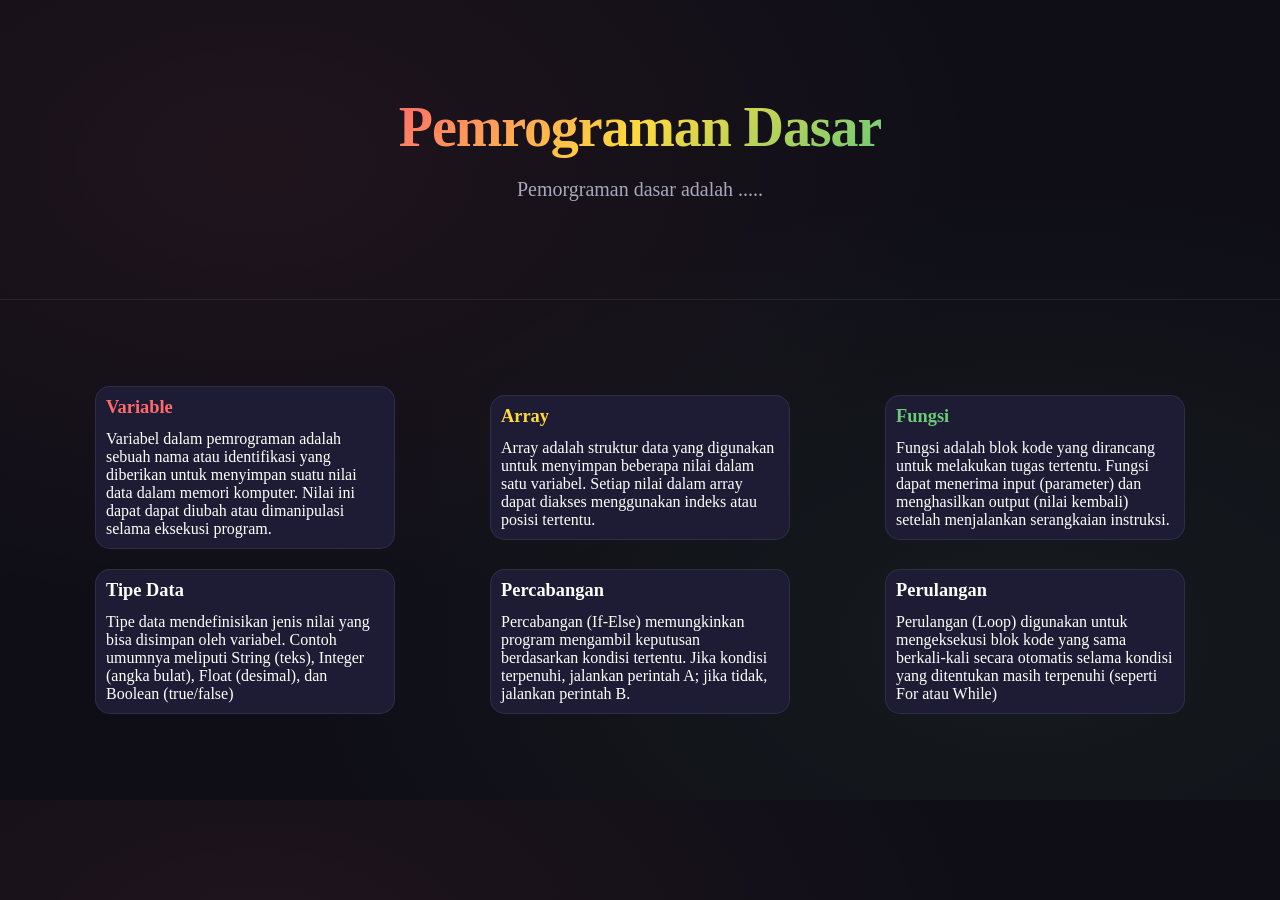
==== index.html @ 4bcecd02 "index.html" ====
<!doctype html>
<html>
    <head>
        <link rel="stylesheet" href="style.css">
    </head>
    <body>
        <div id="con-judul">
            <div id="judul">
                <h1>Pemrograman Dasar</h1>
                <p>Pemorgraman dasar adalah .....</p>
            </div>    
        </div>
        <div id="con-topik">
            <div class="topik">
                <h3>variable</h3>
                <p>Variabel dalam pemrograman adalah sebuah nama atau identifikasi yang diberikan untuk menyimpan suatu nilai data dalam memori komputer. Nilai ini dapat dapat diubah atau dimanipulasi selama eksekusi program.</p>
            </div>
            <div class="topik">
                <h3>array</h3>
                <p>Array adalah struktur data yang digunakan untuk menyimpan beberapa nilai dalam satu variabel. Setiap nilai dalam array dapat diakses menggunakan indeks atau posisi tertentu.</p>
            </div>
            <div class="topik">
                <h3>fungsi</h3>
                <p>Fungsi adalah blok kode yang dirancang untuk melakukan tugas tertentu. Fungsi dapat menerima input (parameter) dan menghasilkan output (nilai kembali) setelah menjalankan serangkaian instruksi.</p>
            </div>
            <div class="topik">
                <h3>tipe data</h3>
                <p>Tipe data mendefinisikan jenis nilai yang bisa disimpan oleh variabel. Contoh umumnya meliputi String (teks), Integer (angka bulat), Float (desimal), dan Boolean (true/false)</p>
            </div>
            <div class="topik">
                <h3>percabangan</h3>
                <p>Percabangan (If-Else) memungkinkan program mengambil keputusan berdasarkan kondisi tertentu. Jika kondisi terpenuhi, jalankan perintah A; jika tidak, jalankan perintah B.</p>
            </div>
            <div class="topik">
                <h3>perulangan</h3>
                <p>Perulangan (Loop) digunakan untuk mengeksekusi blok kode yang sama berkali-kali secara otomatis selama kondisi yang ditentukan masih terpenuhi (seperti For atau While)</p>
            </div>
        </div>
    </body>
</html>
---- style.css ----
*{
    margin: 0;
    padding: 0;
    box-sizing: border-box;
}

/*warna yang dipake, jadi setap panggil pake var(--nama yang ada disini)*/
:root {
    --bg: #0f0e17;
    --surface: #1a1830;
    --card: #1e1c35;
    --accent: #ff6b6b;
    --accent2: #ffd93d;
    --accent3: #6bcb77;
    --text-primary: #fffffe;
    --text-secondary: #a7a9be;
    --border: rgba(255, 255, 255, 0.08);
    --glow: rgba(255, 107, 107, 0.15);
}

body {
    background-color: var(--bg);
    color: var(--text-primary);
    background-image:
        radial-gradient(ellipse at 20% 20%, rgba(255, 107, 107, 0.07) 0%, transparent 50%),
        radial-gradient(ellipse at 80% 80%, rgba(107, 203, 119, 0.07) 0%, transparent 50%);
}
/* wadah buat judul biar ukuran sama posisi konten yang ada di judul bisa ngikutin ukuran layar*/
#con-judul{
    display: flex;
    align-items: center;
    justify-content: center;
    min-height: 300px;
    border-bottom: 1px solid var(--border);
    flex-wrap: wrap;
}

/* biar posisi teks lurus ke-tengah*/
#judul {
    text-align: center;
}

/*buat bagian judul h1*/
#judul h1 {
    font-size: clamp(2rem, 5vw, 3.5rem);
    letter-spacing: -0.02em;
    font-weight: 700;
    /* warna belakang teks buat masking*/
    background: linear-gradient(135deg, #ff6b6b 0%, #ffd93d 50%, #6bcb77 100%);
    /*pilih area yang dimask*/
    background-clip: text;
    /*ngubah warna teks jadi transparan biar warna yang dibelakang muncul*/
    color: transparent;
    margin-bottom: 14px;
}

/*buat bagian judul p*/
#judul p {
    font-size: clamp(1rem, 2.5vw, 1.25rem);
    color: var(--text-secondary);
    max-width: 600px;
    line-height: 1.6;
}

/* wadah buat topik, fungsinya sama kaya wadah judul */
#con-topik{
    display:flex;
    align-items: center;
    align-content: center;
    justify-content: space-evenly;
    min-height: 500px;
    flex-wrap: wrap;
    gap: 20px;
    padding: 40px 20px;
}

/* blok topiknya */
.topik{
    text-align: left;
    background: var(--card);
    border: 1px solid var(--border);
    padding: 10px;
    max-width: 300px;
    border-radius: 15px;

}

/*judul topik*/
.topik h3{
    font-size: 1.15rem;
    text-transform: capitalize;
    margin-bottom: 12px;
}

/*buat ganti warna judul topik*/
.topik:nth-child(1) h3 { color: var(--accent); } /*topik pertama warnanya ini*/
.topik:nth-child(2) h3 { color: var(--accent2); } /*topik kedua warnanya ini*/
.topik:nth-child(3) h3 { color: var(--accent3); } /*topik ketiga warnanya ini*/
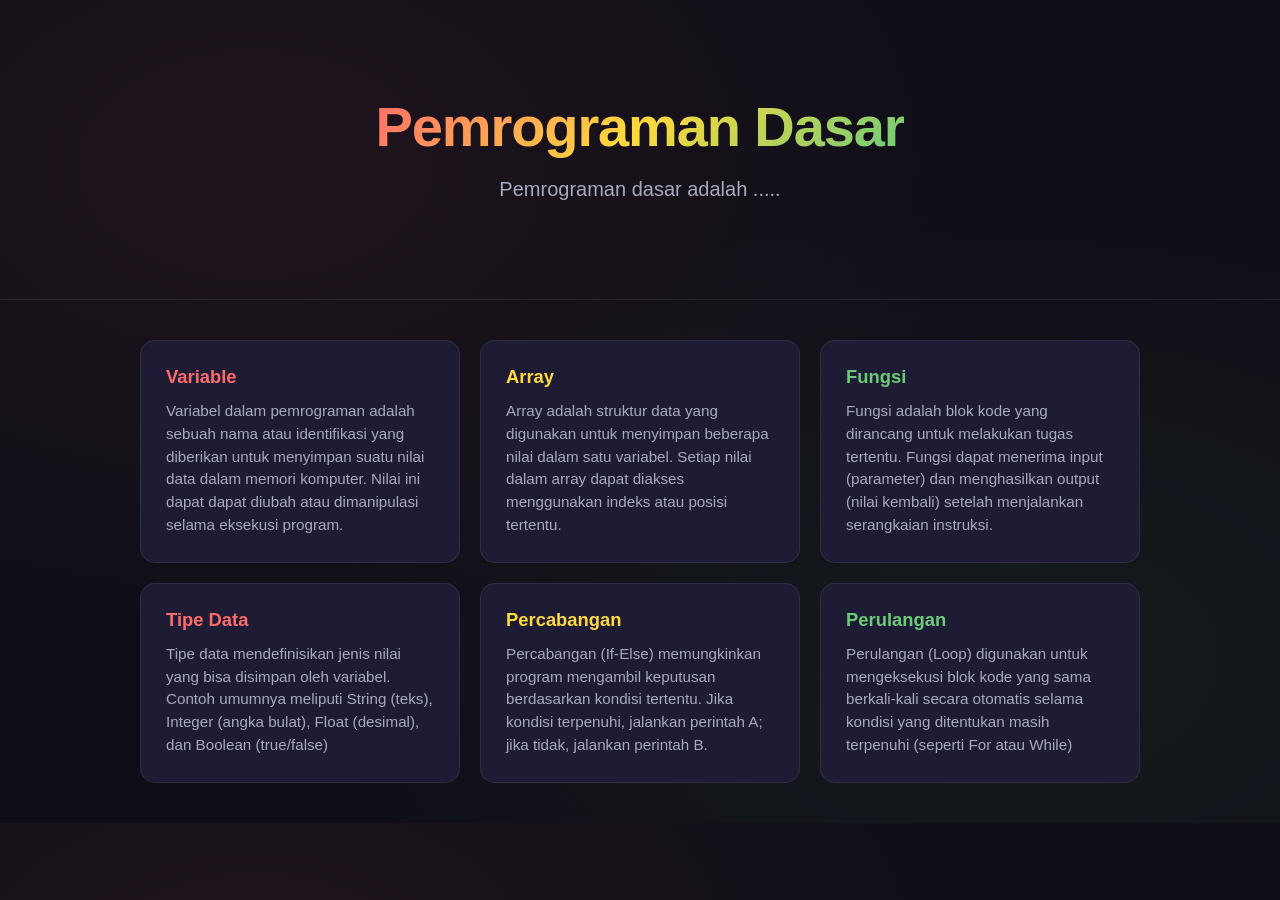
==== commit 7428057d: "index.html" ====
--- a/index.html
+++ b/index.html
@@ -1,13 +1,15 @@
 <!doctype html>
 <html>
     <head>
+        <meta charset="UTF-8">
+        <meta name="viewport" content="width=device-width, initial-scale=1.0">
         <link rel="stylesheet" href="style.css">
     </head>
     <body>
         <div id="con-judul">
             <div id="judul">
                 <h1>Pemrograman Dasar</h1>
-                <p>Pemorgraman dasar adalah .....</p>
+                <p>Pemrograman dasar adalah .....</p>
             </div>    
         </div>
         <div id="con-topik">
--- a/style.css
+++ b/style.css
@@ -19,12 +19,14 @@
 }
 
 body {
+    font-family: sans-serif;
     background-color: var(--bg);
     color: var(--text-primary);
     background-image:
         radial-gradient(ellipse at 20% 20%, rgba(255, 107, 107, 0.07) 0%, transparent 50%),
         radial-gradient(ellipse at 80% 80%, rgba(107, 203, 119, 0.07) 0%, transparent 50%);
 }
+
 /* wadah buat judul biar ukuran sama posisi konten yang ada di judul bisa ngikutin ukuran layar*/
 #con-judul{
     display: flex;
@@ -33,6 +35,7 @@
     min-height: 300px;
     border-bottom: 1px solid var(--border);
     flex-wrap: wrap;
+    padding: 20px;
 }
 
 /* biar posisi teks lurus ke-tengah*/
@@ -49,6 +52,7 @@
     background: linear-gradient(135deg, #ff6b6b 0%, #ffd93d 50%, #6bcb77 100%);
     /*pilih area yang dimask*/
     background-clip: text;
+    -webkit-background-clip: text;
     /*ngubah warna teks jadi transparan biar warna yang dibelakang muncul*/
     color: transparent;
     margin-bottom: 14px;
@@ -65,13 +69,14 @@
 /* wadah buat topik, fungsinya sama kaya wadah judul */
 #con-topik{
     display:flex;
-    align-items: center;
-    align-content: center;
-    justify-content: space-evenly;
+    align-items: stretch;
+    justify-content: center;
     min-height: 500px;
     flex-wrap: wrap;
     gap: 20px;
     padding: 40px 20px;
+    max-width: 1200px;
+    margin: 0 auto;
 }
 
 /* blok topiknya */
@@ -79,10 +84,18 @@
     text-align: left;
     background: var(--card);
     border: 1px solid var(--border);
-    padding: 10px;
-    max-width: 300px;
+    padding: 25px;
+    width: 100%;
+    max-width: 320px;
     border-radius: 15px;
+    transition: all 0.3s ease;
+}
 
+/*Efek hover*/
+.topik:hover {
+    transform: translateY(-5px);
+    border-color: rgba(255, 255, 255, 0.2);
+    box-shadow: 0 10px 20px rgba(0, 0, 0, 0.3);
 }
 
 /*judul topik*/
@@ -92,7 +105,14 @@
     margin-bottom: 12px;
 }
 
+/*deskripsi topik*/
+.topik p {
+    color: var(--text-secondary);
+    font-size: 0.95rem;
+    line-height: 1.5;
+}
+
 /*buat ganti warna judul topik*/
-.topik:nth-child(1) h3 { color: var(--accent); } /*topik pertama warnanya ini*/
-.topik:nth-child(2) h3 { color: var(--accent2); } /*topik kedua warnanya ini*/
-.topik:nth-child(3) h3 { color: var(--accent3); } /*topik ketiga warnanya ini*/
+.topik:nth-child(1) h3, .topik:nth-child(4) h3 { color: var(--accent); } /*topik pertama warnanya ini*/
+.topik:nth-child(2) h3, .topik:nth-child(5) h3 { color: var(--accent2); } /*topik kedua warnanya ini*/
+.topik:nth-child(3) h3, .topik:nth-child(6) h3 { color: var(--accent3); } /*topik ketiga warnanya ini*/
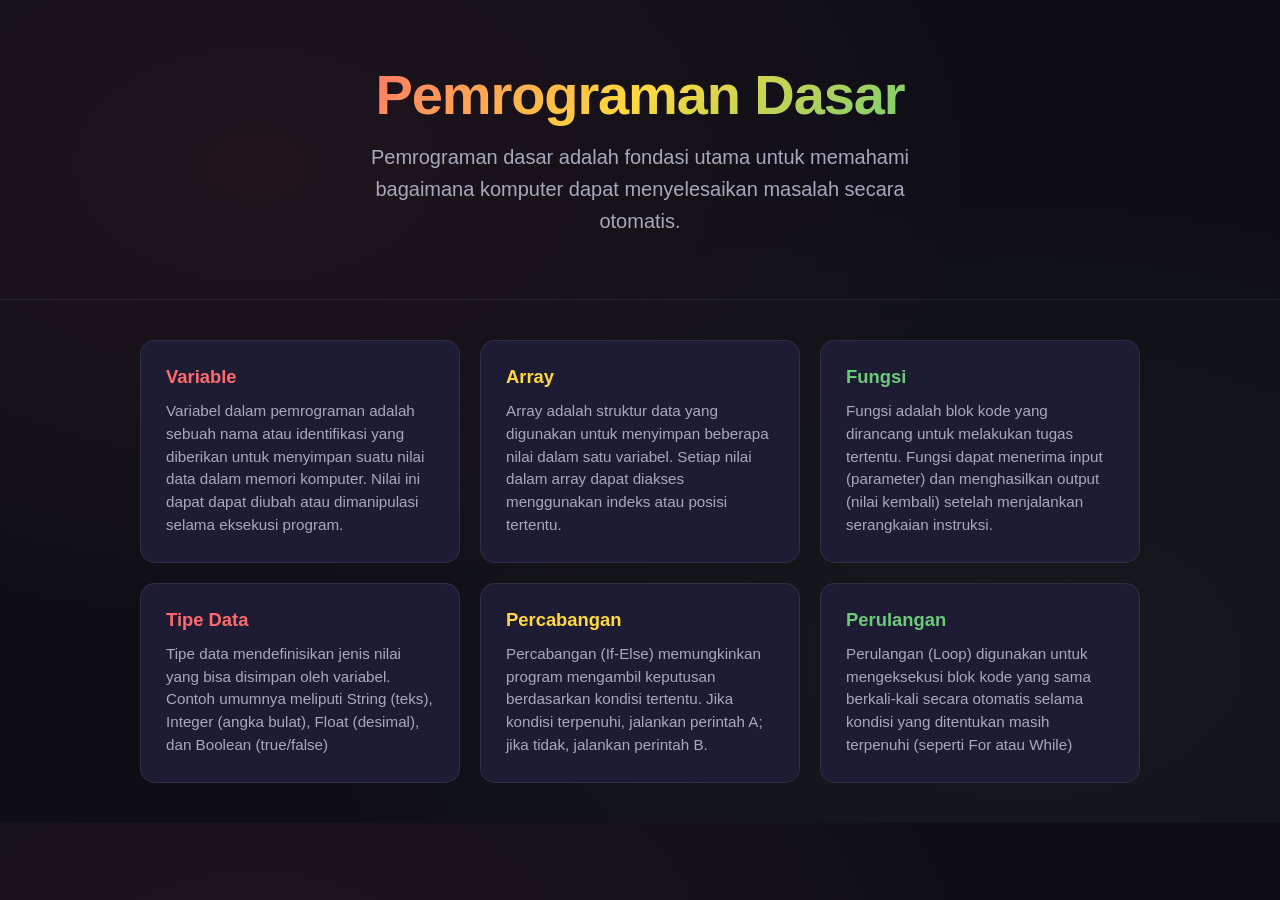
==== commit 13cbbafd: "index.html" ====
--- a/index.html
+++ b/index.html
@@ -9,7 +9,7 @@
         <div id="con-judul">
             <div id="judul">
                 <h1>Pemrograman Dasar</h1>
-                <p>Pemrograman dasar adalah .....</p>
+                <p>Pemrograman dasar adalah fondasi utama untuk memahami bagaimana komputer dapat menyelesaikan masalah secara otomatis.</p>
             </div>    
         </div>
         <div id="con-topik">
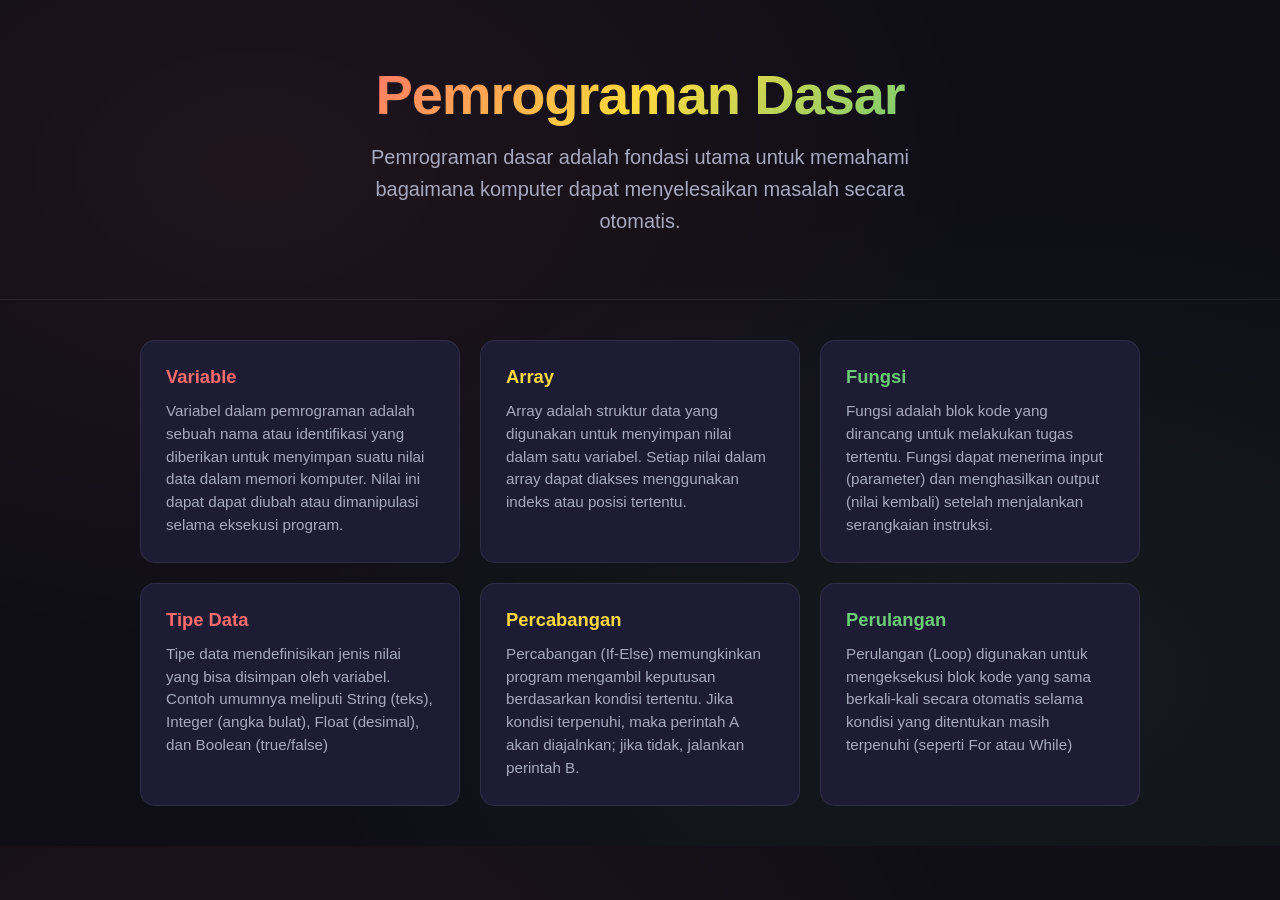
==== commit b2e65f6b: "index.html" ====
--- a/index.html
+++ b/index.html
@@ -19,7 +19,7 @@
             </div>
             <div class="topik">
                 <h3>array</h3>
-                <p>Array adalah struktur data yang digunakan untuk menyimpan beberapa nilai dalam satu variabel. Setiap nilai dalam array dapat diakses menggunakan indeks atau posisi tertentu.</p>
+                <p>Array adalah struktur data yang digunakan untuk menyimpan nilai dalam satu variabel. Setiap nilai dalam array dapat diakses menggunakan indeks atau posisi tertentu.</p>
             </div>
             <div class="topik">
                 <h3>fungsi</h3>
@@ -31,7 +31,7 @@
             </div>
             <div class="topik">
                 <h3>percabangan</h3>
-                <p>Percabangan (If-Else) memungkinkan program mengambil keputusan berdasarkan kondisi tertentu. Jika kondisi terpenuhi, jalankan perintah A; jika tidak, jalankan perintah B.</p>
+                <p>Percabangan (If-Else) memungkinkan program mengambil keputusan berdasarkan kondisi tertentu. Jika kondisi terpenuhi, maka perintah A akan diajalnkan; jika tidak, jalankan perintah B.</p>
             </div>
             <div class="topik">
                 <h3>perulangan</h3>
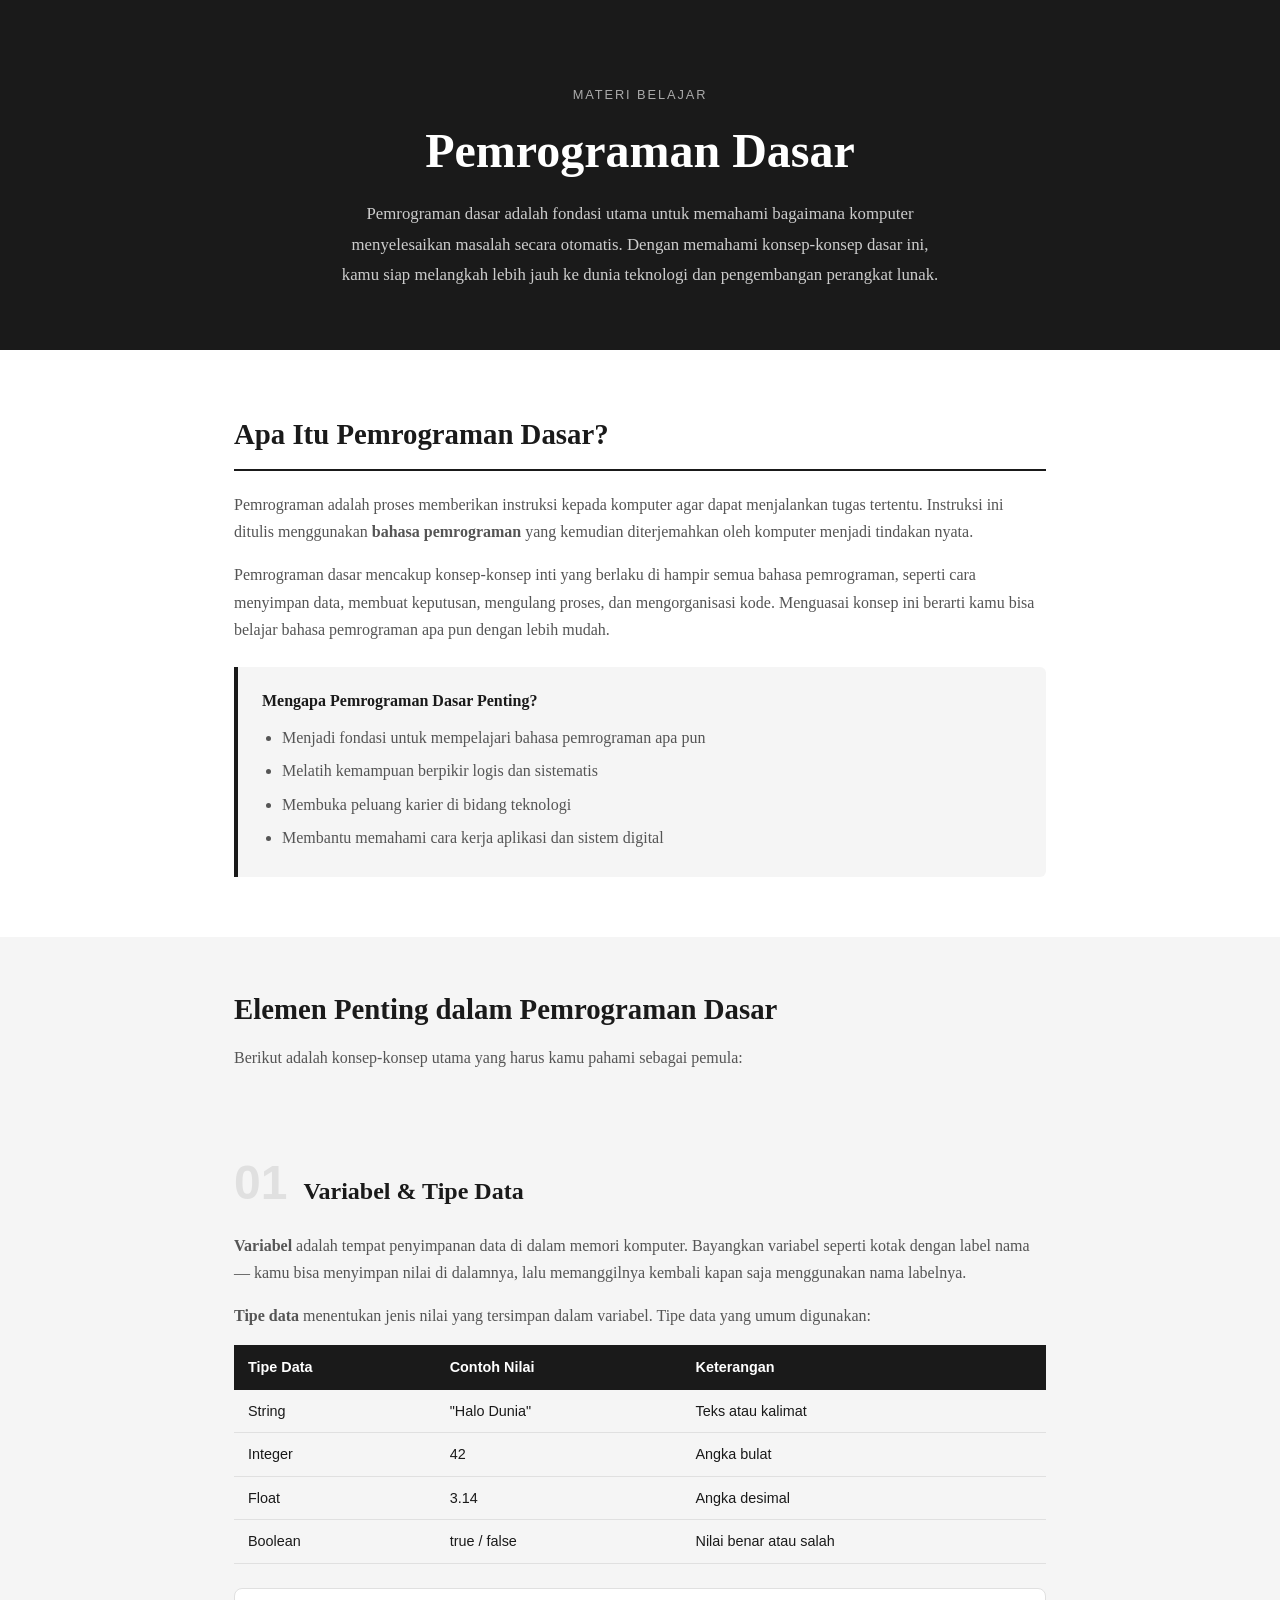
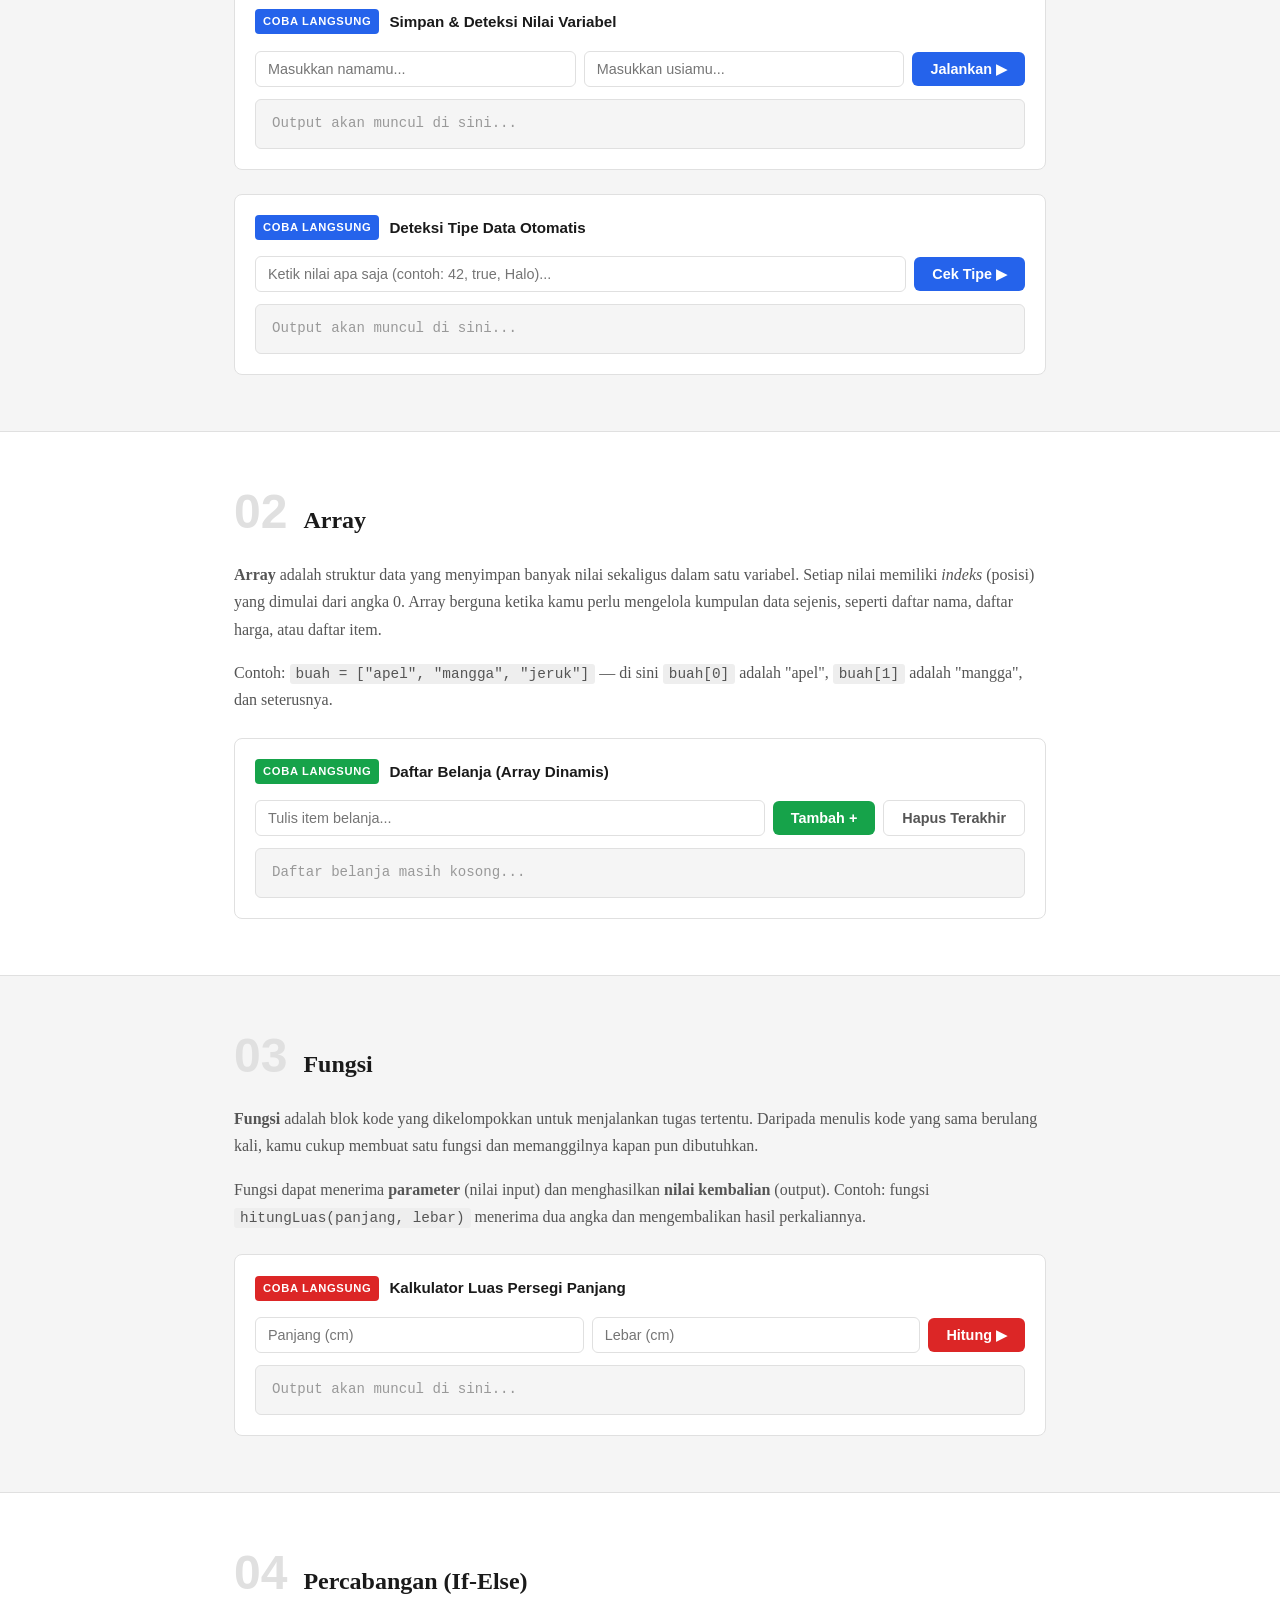
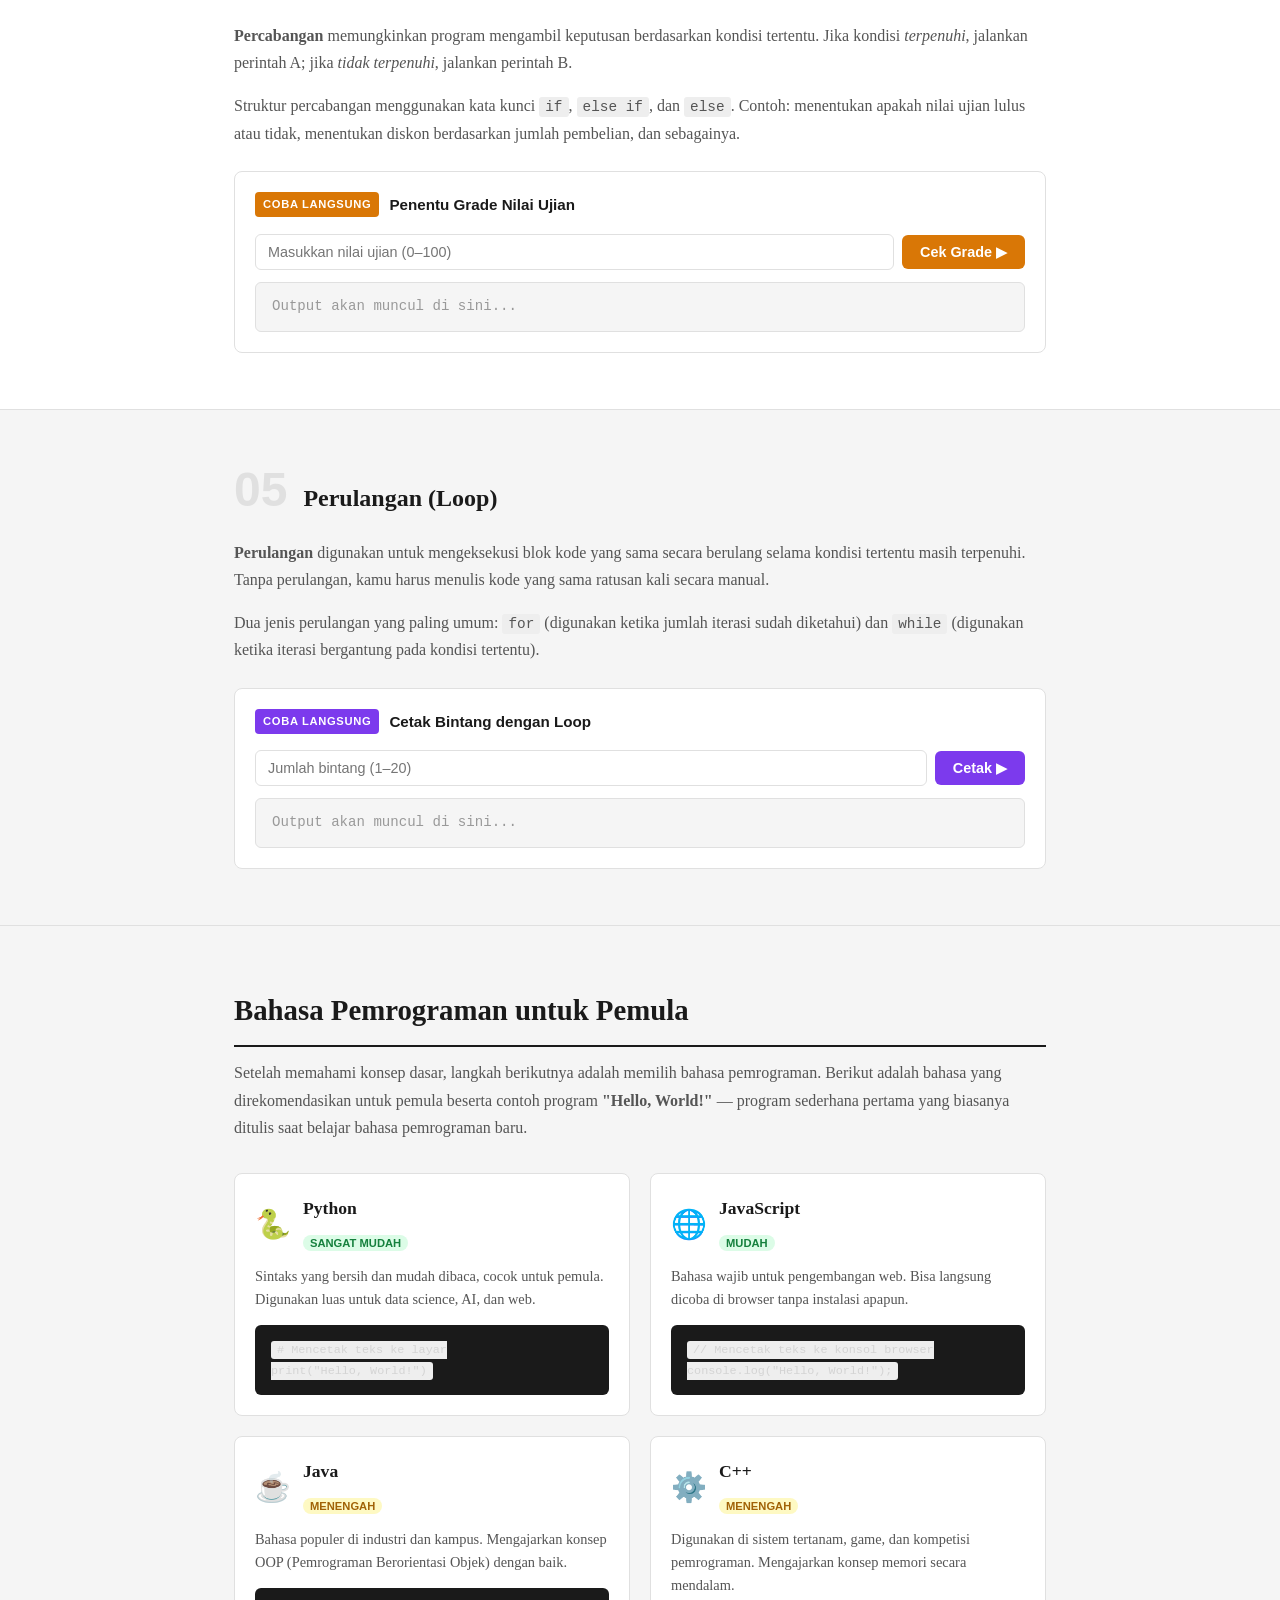
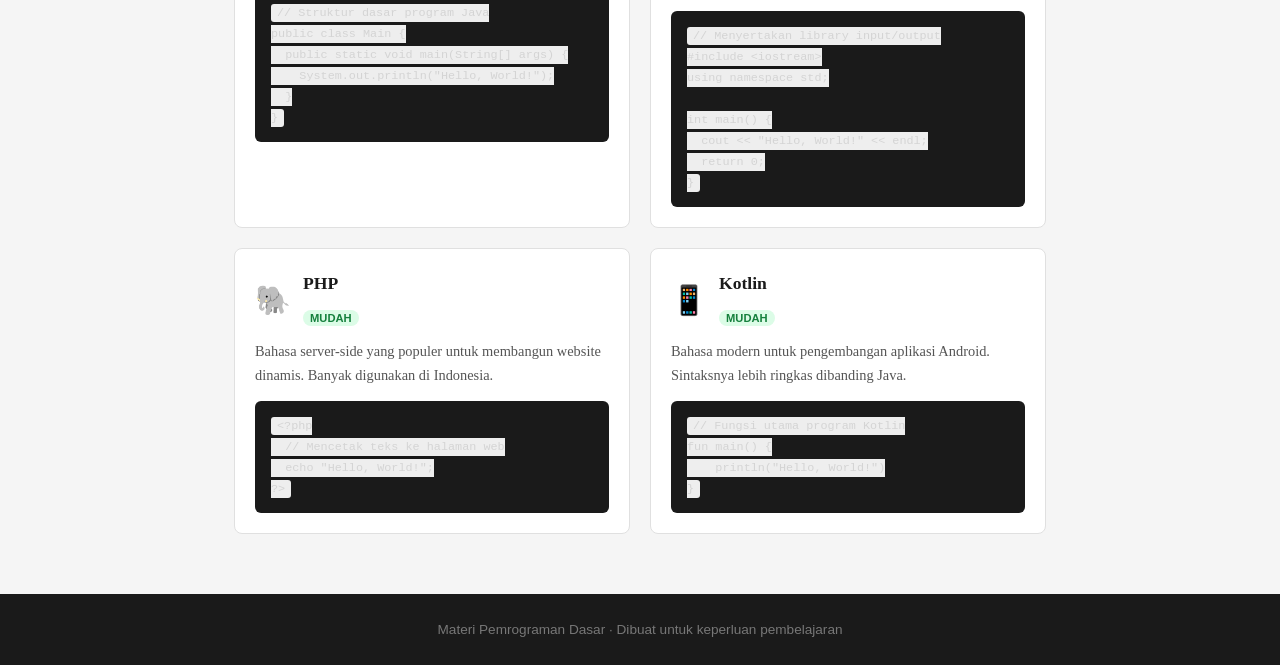
==== commit 6e77855f: "Add files via upload" ====
--- a/index.html
+++ b/index.html
@@ -1,42 +1,424 @@
-<!doctype html>
-<html>
-    <head>
-        <meta charset="UTF-8">
-        <meta name="viewport" content="width=device-width, initial-scale=1.0">
-        <link rel="stylesheet" href="style.css">
-    </head>
-    <body>
-        <div id="con-judul">
-            <div id="judul">
-                <h1>Pemrograman Dasar</h1>
-                <p>Pemrograman dasar adalah fondasi utama untuk memahami bagaimana komputer dapat menyelesaikan masalah secara otomatis.</p>
-            </div>    
-        </div>
-        <div id="con-topik">
-            <div class="topik">
-                <h3>variable</h3>
-                <p>Variabel dalam pemrograman adalah sebuah nama atau identifikasi yang diberikan untuk menyimpan suatu nilai data dalam memori komputer. Nilai ini dapat dapat diubah atau dimanipulasi selama eksekusi program.</p>
-            </div>
-            <div class="topik">
-                <h3>array</h3>
-                <p>Array adalah struktur data yang digunakan untuk menyimpan nilai dalam satu variabel. Setiap nilai dalam array dapat diakses menggunakan indeks atau posisi tertentu.</p>
-            </div>
-            <div class="topik">
-                <h3>fungsi</h3>
-                <p>Fungsi adalah blok kode yang dirancang untuk melakukan tugas tertentu. Fungsi dapat menerima input (parameter) dan menghasilkan output (nilai kembali) setelah menjalankan serangkaian instruksi.</p>
-            </div>
-            <div class="topik">
-                <h3>tipe data</h3>
-                <p>Tipe data mendefinisikan jenis nilai yang bisa disimpan oleh variabel. Contoh umumnya meliputi String (teks), Integer (angka bulat), Float (desimal), dan Boolean (true/false)</p>
-            </div>
-            <div class="topik">
-                <h3>percabangan</h3>
-                <p>Percabangan (If-Else) memungkinkan program mengambil keputusan berdasarkan kondisi tertentu. Jika kondisi terpenuhi, maka perintah A akan diajalnkan; jika tidak, jalankan perintah B.</p>
-            </div>
-            <div class="topik">
-                <h3>perulangan</h3>
-                <p>Perulangan (Loop) digunakan untuk mengeksekusi blok kode yang sama berkali-kali secara otomatis selama kondisi yang ditentukan masih terpenuhi (seperti For atau While)</p>
-            </div>
-        </div>
-    </body>
-</html>
+<!doctype html>
+<html lang="id">
+<head>
+    <meta charset="UTF-8">
+    <!-- Mengatur tampilan agar responsif di perangkat mobile -->
+    <meta name="viewport" content="width=device-width, initial-scale=1.0">
+    <title>Pemrograman Dasar</title>
+    <!-- Menghubungkan file CSS eksternal -->
+    <link rel="stylesheet" href="style.css">
+</head>
+<body>
+
+    <!-- =============================================
+         BAGIAN HERO / JUDUL UTAMA
+         Ditampilkan paling atas sebagai pengantar
+    ============================================= -->
+    <header id="hero">
+        <div class="container">
+            <!-- Label kecil di atas judul -->
+            <span class="label-atas">Materi Belajar</span>
+            <!-- Judul utama halaman -->
+            <h1>Pemrograman Dasar</h1>
+            <!-- Deskripsi singkat tentang topik -->
+            <p class="hero-desc">
+                Pemrograman dasar adalah fondasi utama untuk memahami bagaimana komputer
+                menyelesaikan masalah secara otomatis. Dengan memahami konsep-konsep dasar ini,
+                kamu siap melangkah lebih jauh ke dunia teknologi dan pengembangan perangkat lunak.
+            </p>
+        </div>
+    </header>
+
+    <!-- =============================================
+         BAGIAN PENGANTAR ARTIKEL
+         Penjelasan panjang tentang pemrograman dasar
+    ============================================= -->
+    <section id="pengantar">
+        <div class="container">
+            <h2>Apa Itu Pemrograman Dasar?</h2>
+            <p>
+                Pemrograman adalah proses memberikan instruksi kepada komputer agar dapat menjalankan
+                tugas tertentu. Instruksi ini ditulis menggunakan <strong>bahasa pemrograman</strong>
+                yang kemudian diterjemahkan oleh komputer menjadi tindakan nyata.
+            </p>
+            <p>
+                Pemrograman dasar mencakup konsep-konsep inti yang berlaku di hampir semua bahasa
+                pemrograman, seperti cara menyimpan data, membuat keputusan, mengulang proses, dan
+                mengorganisasi kode. Menguasai konsep ini berarti kamu bisa belajar bahasa pemrograman
+                apa pun dengan lebih mudah.
+            </p>
+
+            <!-- Kotak ringkasan manfaat -->
+            <div class="info-box">
+                <strong>Mengapa Pemrograman Dasar Penting?</strong>
+                <ul>
+                    <li>Menjadi fondasi untuk mempelajari bahasa pemrograman apa pun</li>
+                    <li>Melatih kemampuan berpikir logis dan sistematis</li>
+                    <li>Membuka peluang karier di bidang teknologi</li>
+                    <li>Membantu memahami cara kerja aplikasi dan sistem digital</li>
+                </ul>
+            </div>
+        </div>
+    </section>
+
+    <!-- =============================================
+         BAGIAN ELEMEN PENTING
+         Judul seksi untuk daftar elemen pemrograman
+    ============================================= -->
+    <section id="elemen-judul">
+        <div class="container">
+            <h2>Elemen Penting dalam Pemrograman Dasar</h2>
+            <p>Berikut adalah konsep-konsep utama yang harus kamu pahami sebagai pemula:</p>
+        </div>
+    </section>
+
+    <!-- =============================================
+         ELEMEN 1: VARIABEL & TIPE DATA
+         Digabung karena keduanya berkaitan erat
+    ============================================= -->
+    <section class="elemen" id="elemen-variabel">
+        <div class="container">
+            <!-- Nomor dan judul elemen -->
+            <div class="elemen-header">
+                <span class="nomor">01</span>
+                <h3>Variabel & Tipe Data</h3>
+            </div>
+
+            <!-- Penjelasan Variabel -->
+            <p>
+                <strong>Variabel</strong> adalah tempat penyimpanan data di dalam memori komputer.
+                Bayangkan variabel seperti kotak dengan label nama — kamu bisa menyimpan nilai
+                di dalamnya, lalu memanggilnya kembali kapan saja menggunakan nama labelnya.
+            </p>
+            <p>
+                <strong>Tipe data</strong> menentukan jenis nilai yang tersimpan dalam variabel.
+                Tipe data yang umum digunakan:
+            </p>
+            <!-- Tabel tipe data -->
+            <table class="tabel-info">
+                <tr><th>Tipe Data</th><th>Contoh Nilai</th><th>Keterangan</th></tr>
+                <tr><td>String</td><td>"Halo Dunia"</td><td>Teks atau kalimat</td></tr>
+                <tr><td>Integer</td><td>42</td><td>Angka bulat</td></tr>
+                <tr><td>Float</td><td>3.14</td><td>Angka desimal</td></tr>
+                <tr><td>Boolean</td><td>true / false</td><td>Nilai benar atau salah</td></tr>
+            </table>
+
+            <!-- Contoh Interaktif Variabel & Tipe Data -->
+            <div class="contoh-box">
+                <div class="contoh-title">
+                    <span class="badge badge-biru">Coba Langsung</span>
+                    <strong>Simpan & Deteksi Nilai Variabel</strong>
+                </div>
+                <!-- Input nama dan usia -->
+                <div class="input-group">
+                    <input type="text" id="var-nama" placeholder="Masukkan namamu..." class="input-field" />
+                    <input type="number" id="var-usia" placeholder="Masukkan usiamu..." class="input-field" />
+                    <button onclick="demoVariabel()" class="btn btn-biru">Jalankan ▶</button>
+                </div>
+                <!-- Tempat menampilkan hasil -->
+                <div class="output" id="output-variabel">Output akan muncul di sini...</div>
+            </div>
+
+            <!-- Contoh Interaktif Tipe Data -->
+            <div class="contoh-box">
+                <div class="contoh-title">
+                    <span class="badge badge-biru">Coba Langsung</span>
+                    <strong>Deteksi Tipe Data Otomatis</strong>
+                </div>
+                <!-- Input nilai sembarang -->
+                <div class="input-group">
+                    <input type="text" id="td-input" placeholder="Ketik nilai apa saja (contoh: 42, true, Halo)..." class="input-field" />
+                    <button onclick="demoTipeData()" class="btn btn-biru">Cek Tipe ▶</button>
+                </div>
+                <!-- Tempat menampilkan hasil -->
+                <div class="output" id="output-tipedata">Output akan muncul di sini...</div>
+            </div>
+        </div>
+    </section>
+
+    <!-- =============================================
+         ELEMEN 2: ARRAY
+    ============================================= -->
+    <section class="elemen" id="elemen-array">
+        <div class="container">
+            <div class="elemen-header">
+                <span class="nomor">02</span>
+                <h3>Array</h3>
+            </div>
+            <p>
+                <strong>Array</strong> adalah struktur data yang menyimpan banyak nilai sekaligus
+                dalam satu variabel. Setiap nilai memiliki <em>indeks</em> (posisi) yang dimulai
+                dari angka 0. Array berguna ketika kamu perlu mengelola kumpulan data sejenis,
+                seperti daftar nama, daftar harga, atau daftar item.
+            </p>
+            <p>
+                Contoh: <code>buah = ["apel", "mangga", "jeruk"]</code> — di sini
+                <code>buah[0]</code> adalah "apel", <code>buah[1]</code> adalah "mangga", dan seterusnya.
+            </p>
+
+            <!-- Contoh Interaktif Array -->
+            <div class="contoh-box">
+                <div class="contoh-title">
+                    <span class="badge badge-hijau">Coba Langsung</span>
+                    <strong>Daftar Belanja (Array Dinamis)</strong>
+                </div>
+                <!-- Input item dan tombol tambah/hapus -->
+                <div class="input-group">
+                    <input type="text" id="array-item" placeholder="Tulis item belanja..." class="input-field" />
+                    <button onclick="tambahItem()" class="btn btn-hijau">Tambah +</button>
+                    <button onclick="hapusItem()" class="btn btn-outline">Hapus Terakhir</button>
+                </div>
+                <!-- Tempat menampilkan isi array -->
+                <div class="output" id="output-array">Daftar belanja masih kosong...</div>
+            </div>
+        </div>
+    </section>
+
+    <!-- =============================================
+         ELEMEN 3: FUNGSI
+    ============================================= -->
+    <section class="elemen" id="elemen-fungsi">
+        <div class="container">
+            <div class="elemen-header">
+                <span class="nomor">03</span>
+                <h3>Fungsi</h3>
+            </div>
+            <p>
+                <strong>Fungsi</strong> adalah blok kode yang dikelompokkan untuk menjalankan
+                tugas tertentu. Daripada menulis kode yang sama berulang kali, kamu cukup
+                membuat satu fungsi dan memanggilnya kapan pun dibutuhkan.
+            </p>
+            <p>
+                Fungsi dapat menerima <strong>parameter</strong> (nilai input) dan menghasilkan
+                <strong>nilai kembalian</strong> (output). Contoh: fungsi <code>hitungLuas(panjang, lebar)</code>
+                menerima dua angka dan mengembalikan hasil perkaliannya.
+            </p>
+
+            <!-- Contoh Interaktif Fungsi -->
+            <div class="contoh-box">
+                <div class="contoh-title">
+                    <span class="badge badge-merah">Coba Langsung</span>
+                    <strong>Kalkulator Luas Persegi Panjang</strong>
+                </div>
+                <!-- Input panjang dan lebar -->
+                <div class="input-group">
+                    <input type="number" id="fn-panjang" placeholder="Panjang (cm)" class="input-field" />
+                    <input type="number" id="fn-lebar" placeholder="Lebar (cm)" class="input-field" />
+                    <button onclick="demoFungsi()" class="btn btn-merah">Hitung ▶</button>
+                </div>
+                <!-- Tempat menampilkan hasil -->
+                <div class="output" id="output-fungsi">Output akan muncul di sini...</div>
+            </div>
+        </div>
+    </section>
+
+    <!-- =============================================
+         ELEMEN 4: PERCABANGAN
+    ============================================= -->
+    <section class="elemen" id="elemen-percabangan">
+        <div class="container">
+            <div class="elemen-header">
+                <span class="nomor">04</span>
+                <h3>Percabangan (If-Else)</h3>
+            </div>
+            <p>
+                <strong>Percabangan</strong> memungkinkan program mengambil keputusan berdasarkan
+                kondisi tertentu. Jika kondisi <em>terpenuhi</em>, jalankan perintah A;
+                jika <em>tidak terpenuhi</em>, jalankan perintah B.
+            </p>
+            <p>
+                Struktur percabangan menggunakan kata kunci <code>if</code>, <code>else if</code>,
+                dan <code>else</code>. Contoh: menentukan apakah nilai ujian lulus atau tidak,
+                menentukan diskon berdasarkan jumlah pembelian, dan sebagainya.
+            </p>
+
+            <!-- Contoh Interaktif Percabangan -->
+            <div class="contoh-box">
+                <div class="contoh-title">
+                    <span class="badge badge-kuning">Coba Langsung</span>
+                    <strong>Penentu Grade Nilai Ujian</strong>
+                </div>
+                <!-- Input nilai -->
+                <div class="input-group">
+                    <input type="number" id="pc-nilai" placeholder="Masukkan nilai ujian (0–100)" class="input-field" min="0" max="100" />
+                    <button onclick="demoPercabangan()" class="btn btn-kuning">Cek Grade ▶</button>
+                </div>
+                <!-- Tempat menampilkan hasil -->
+                <div class="output" id="output-percabangan">Output akan muncul di sini...</div>
+            </div>
+        </div>
+    </section>
+
+    <!-- =============================================
+         ELEMEN 5: PERULANGAN
+    ============================================= -->
+    <section class="elemen" id="elemen-perulangan">
+        <div class="container">
+            <div class="elemen-header">
+                <span class="nomor">05</span>
+                <h3>Perulangan (Loop)</h3>
+            </div>
+            <p>
+                <strong>Perulangan</strong> digunakan untuk mengeksekusi blok kode yang sama
+                secara berulang selama kondisi tertentu masih terpenuhi. Tanpa perulangan,
+                kamu harus menulis kode yang sama ratusan kali secara manual.
+            </p>
+            <p>
+                Dua jenis perulangan yang paling umum: <code>for</code> (digunakan ketika
+                jumlah iterasi sudah diketahui) dan <code>while</code> (digunakan ketika
+                iterasi bergantung pada kondisi tertentu).
+            </p>
+
+            <!-- Contoh Interaktif Perulangan -->
+            <div class="contoh-box">
+                <div class="contoh-title">
+                    <span class="badge badge-ungu">Coba Langsung</span>
+                    <strong>Cetak Bintang dengan Loop</strong>
+                </div>
+                <!-- Input jumlah bintang -->
+                <div class="input-group">
+                    <input type="number" id="loop-n" placeholder="Jumlah bintang (1–20)" class="input-field" min="1" max="20" />
+                    <button onclick="demoPerulangan()" class="btn btn-ungu">Cetak ▶</button>
+                </div>
+                <!-- Tempat menampilkan hasil -->
+                <div class="output" id="output-perulangan">Output akan muncul di sini...</div>
+            </div>
+        </div>
+    </section>
+
+    <!-- =============================================
+         BAGIAN BAHASA PEMROGRAMAN UNTUK PEMULA
+         Ditempatkan paling bawah sesuai permintaan
+    ============================================= -->
+    <section id="bahasa-pemrograman">
+        <div class="container">
+            <h2>Bahasa Pemrograman untuk Pemula</h2>
+            <p>
+                Setelah memahami konsep dasar, langkah berikutnya adalah memilih bahasa pemrograman.
+                Berikut adalah bahasa yang direkomendasikan untuk pemula beserta contoh program
+                <strong>"Hello, World!"</strong> — program sederhana pertama yang biasanya ditulis
+                saat belajar bahasa pemrograman baru.
+            </p>
+
+            <!-- Grid kartu bahasa pemrograman -->
+            <div class="bahasa-grid">
+
+                <!-- Kartu Python -->
+                <div class="bahasa-card">
+                    <div class="bahasa-header">
+                        <span class="bahasa-icon">🐍</span>
+                        <div>
+                            <h4>Python</h4>
+                            <!-- Tag kesulitan -->
+                            <span class="tag-mudah">Sangat Mudah</span>
+                        </div>
+                    </div>
+                    <!-- Alasan rekomendasi -->
+                    <p>Sintaks yang bersih dan mudah dibaca, cocok untuk pemula. Digunakan luas untuk data science, AI, dan web.</p>
+                    <!-- Blok kode contoh -->
+                    <pre class="kode-blok"><code># Mencetak teks ke layar
+print("Hello, World!")</code></pre>
+                </div>
+
+                <!-- Kartu JavaScript -->
+                <div class="bahasa-card">
+                    <div class="bahasa-header">
+                        <span class="bahasa-icon">🌐</span>
+                        <div>
+                            <h4>JavaScript</h4>
+                            <span class="tag-mudah">Mudah</span>
+                        </div>
+                    </div>
+                    <p>Bahasa wajib untuk pengembangan web. Bisa langsung dicoba di browser tanpa instalasi apapun.</p>
+                    <pre class="kode-blok"><code>// Mencetak teks ke konsol browser
+console.log("Hello, World!");</code></pre>
+                </div>
+
+                <!-- Kartu Java -->
+                <div class="bahasa-card">
+                    <div class="bahasa-header">
+                        <span class="bahasa-icon">☕</span>
+                        <div>
+                            <h4>Java</h4>
+                            <span class="tag-sedang">Menengah</span>
+                        </div>
+                    </div>
+                    <p>Bahasa populer di industri dan kampus. Mengajarkan konsep OOP (Pemrograman Berorientasi Objek) dengan baik.</p>
+                    <pre class="kode-blok"><code>// Struktur dasar program Java
+public class Main {
+  public static void main(String[] args) {
+    System.out.println("Hello, World!");
+  }
+}</code></pre>
+                </div>
+
+                <!-- Kartu C++ -->
+                <div class="bahasa-card">
+                    <div class="bahasa-header">
+                        <span class="bahasa-icon">⚙️</span>
+                        <div>
+                            <h4>C++</h4>
+                            <span class="tag-sedang">Menengah</span>
+                        </div>
+                    </div>
+                    <p>Digunakan di sistem tertanam, game, dan kompetisi pemrograman. Mengajarkan konsep memori secara mendalam.</p>
+                    <pre class="kode-blok"><code>// Menyertakan library input/output
+#include &lt;iostream&gt;
+using namespace std;
+
+int main() {
+  cout &lt;&lt; "Hello, World!" &lt;&lt; endl;
+  return 0;
+}</code></pre>
+                </div>
+
+                <!-- Kartu PHP -->
+                <div class="bahasa-card">
+                    <div class="bahasa-header">
+                        <span class="bahasa-icon">🐘</span>
+                        <div>
+                            <h4>PHP</h4>
+                            <span class="tag-mudah">Mudah</span>
+                        </div>
+                    </div>
+                    <p>Bahasa server-side yang populer untuk membangun website dinamis. Banyak digunakan di Indonesia.</p>
+                    <pre class="kode-blok"><code>&lt;?php
+  // Mencetak teks ke halaman web
+  echo "Hello, World!";
+?&gt;</code></pre>
+                </div>
+
+                <!-- Kartu Kotlin -->
+                <div class="bahasa-card">
+                    <div class="bahasa-header">
+                        <span class="bahasa-icon">📱</span>
+                        <div>
+                            <h4>Kotlin</h4>
+                            <span class="tag-mudah">Mudah</span>
+                        </div>
+                    </div>
+                    <p>Bahasa modern untuk pengembangan aplikasi Android. Sintaksnya lebih ringkas dibanding Java.</p>
+                    <pre class="kode-blok"><code>// Fungsi utama program Kotlin
+fun main() {
+    println("Hello, World!")
+}</code></pre>
+                </div>
+
+            </div><!-- akhir bahasa-grid -->
+        </div>
+    </section>
+
+    <!-- =============================================
+         FOOTER
+    ============================================= -->
+    <footer>
+        <div class="container">
+            <p>Materi Pemrograman Dasar · Dibuat untuk keperluan pembelajaran</p>
+        </div>
+    </footer>
+
+    <!-- Menghubungkan file JavaScript eksternal -->
+    <script src="script.js"></script>
+
+</body>
+</html>
--- a/style.css
+++ b/style.css
@@ -1,118 +1,476 @@
-*{
-    margin: 0;
-    padding: 0;
-    box-sizing: border-box;
-}
-
-/*warna yang dipake, jadi setap panggil pake var(--nama yang ada disini)*/
-:root {
-    --bg: #0f0e17;
-    --surface: #1a1830;
-    --card: #1e1c35;
-    --accent: #ff6b6b;
-    --accent2: #ffd93d;
-    --accent3: #6bcb77;
-    --text-primary: #fffffe;
-    --text-secondary: #a7a9be;
-    --border: rgba(255, 255, 255, 0.08);
-    --glow: rgba(255, 107, 107, 0.15);
-}
-
-body {
-    font-family: sans-serif;
-    background-color: var(--bg);
-    color: var(--text-primary);
-    background-image:
-        radial-gradient(ellipse at 20% 20%, rgba(255, 107, 107, 0.07) 0%, transparent 50%),
-        radial-gradient(ellipse at 80% 80%, rgba(107, 203, 119, 0.07) 0%, transparent 50%);
-}
-
-/* wadah buat judul biar ukuran sama posisi konten yang ada di judul bisa ngikutin ukuran layar*/
-#con-judul{
-    display: flex;
-    align-items: center;
-    justify-content: center;
-    min-height: 300px;
-    border-bottom: 1px solid var(--border);
-    flex-wrap: wrap;
-    padding: 20px;
-}
-
-/* biar posisi teks lurus ke-tengah*/
-#judul {
-    text-align: center;
-}
-
-/*buat bagian judul h1*/
-#judul h1 {
-    font-size: clamp(2rem, 5vw, 3.5rem);
-    letter-spacing: -0.02em;
-    font-weight: 700;
-    /* warna belakang teks buat masking*/
-    background: linear-gradient(135deg, #ff6b6b 0%, #ffd93d 50%, #6bcb77 100%);
-    /*pilih area yang dimask*/
-    background-clip: text;
-    -webkit-background-clip: text;
-    /*ngubah warna teks jadi transparan biar warna yang dibelakang muncul*/
-    color: transparent;
-    margin-bottom: 14px;
-}
-
-/*buat bagian judul p*/
-#judul p {
-    font-size: clamp(1rem, 2.5vw, 1.25rem);
-    color: var(--text-secondary);
-    max-width: 600px;
-    line-height: 1.6;
-}
-
-/* wadah buat topik, fungsinya sama kaya wadah judul */
-#con-topik{
-    display:flex;
-    align-items: stretch;
-    justify-content: center;
-    min-height: 500px;
-    flex-wrap: wrap;
-    gap: 20px;
-    padding: 40px 20px;
-    max-width: 1200px;
-    margin: 0 auto;
-}
-
-/* blok topiknya */
-.topik{
-    text-align: left;
-    background: var(--card);
-    border: 1px solid var(--border);
-    padding: 25px;
-    width: 100%;
-    max-width: 320px;
-    border-radius: 15px;
-    transition: all 0.3s ease;
-}
-
-/*Efek hover*/
-.topik:hover {
-    transform: translateY(-5px);
-    border-color: rgba(255, 255, 255, 0.2);
-    box-shadow: 0 10px 20px rgba(0, 0, 0, 0.3);
-}
-
-/*judul topik*/
-.topik h3{
-    font-size: 1.15rem;
-    text-transform: capitalize;
-    margin-bottom: 12px;
-}
-
-/*deskripsi topik*/
-.topik p {
-    color: var(--text-secondary);
-    font-size: 0.95rem;
-    line-height: 1.5;
-}
-
-/*buat ganti warna judul topik*/
-.topik:nth-child(1) h3, .topik:nth-child(4) h3 { color: var(--accent); } /*topik pertama warnanya ini*/
-.topik:nth-child(2) h3, .topik:nth-child(5) h3 { color: var(--accent2); } /*topik kedua warnanya ini*/
-.topik:nth-child(3) h3, .topik:nth-child(6) h3 { color: var(--accent3); } /*topik ketiga warnanya ini*/
+/* =============================================
+   style.css - Tampilan Website Pemrograman Dasar
+   Tema: Putih bersih, teks hitam, font sederhana
+============================================= */
+
+/* --- RESET: Hapus margin dan padding default browser --- */
+* {
+    margin: 0;
+    padding: 0;
+    box-sizing: border-box; /* Ukuran elemen termasuk border dan padding */
+}
+
+/* --- VARIABEL WARNA: Agar mudah diubah secara konsisten --- */
+:root {
+    --putih:    #ffffff;
+    --bg-abu:   #f5f5f5;    /* Warna latar belakang selang-seling */
+    --hitam:    #1a1a1a;    /* Warna teks utama */
+    --abu-tua:  #555555;    /* Warna teks sekunder/penjelasan */
+    --abu-muda: #e0e0e0;    /* Warna garis pemisah dan border */
+
+    /* Warna aksen untuk badge dan tombol */
+    --biru:     #2563eb;
+    --hijau:    #16a34a;
+    --merah:    #dc2626;
+    --kuning:   #d97706;
+    --ungu:     #7c3aed;
+}
+
+/* --- BODY: Pengaturan dasar seluruh halaman --- */
+body {
+    font-family: Georgia, 'Times New Roman', serif; /* Font berkelas tapi mudah dibaca */
+    background-color: var(--putih);
+    color: var(--hitam);
+    font-size: 1rem;
+    line-height: 1.7; /* Jarak antar baris agar nyaman dibaca */
+}
+
+/* --- CONTAINER: Membatasi lebar konten agar tidak terlalu lebar --- */
+.container {
+    max-width: 860px;       /* Lebar maksimum konten */
+    margin: 0 auto;         /* Posisikan di tengah halaman */
+    padding: 0 24px;        /* Padding kiri-kanan agar tidak menempel tepi */
+}
+
+/* =============================================
+   BAGIAN HERO / JUDUL UTAMA
+============================================= */
+
+#hero {
+    background-color: var(--hitam); /* Latar hitam agar kontras */
+    color: var(--putih);
+    padding: 80px 0 60px;
+    text-align: center;
+}
+
+/* Label kecil di atas judul */
+.label-atas {
+    display: inline-block;
+    font-family: sans-serif;            /* Font tanpa serif untuk label */
+    font-size: 0.8rem;
+    letter-spacing: 0.15em;            /* Spasi antar huruf */
+    text-transform: uppercase;          /* Huruf kapital semua */
+    color: #aaaaaa;
+    margin-bottom: 16px;
+}
+
+/* Judul utama H1 */
+#hero h1 {
+    font-size: clamp(2rem, 5vw, 3rem); /* Ukuran responsif: min 2rem, max 3rem */
+    font-weight: 700;
+    margin-bottom: 20px;
+    line-height: 1.2;
+}
+
+/* Deskripsi singkat di bawah judul hero */
+.hero-desc {
+    font-size: 1.05rem;
+    color: #cccccc;
+    max-width: 600px;       /* Batasi lebar agar mudah dibaca */
+    margin: 0 auto;
+    line-height: 1.8;
+}
+
+/* =============================================
+   BAGIAN PENGANTAR
+============================================= */
+
+#pengantar {
+    padding: 60px 0;
+    background-color: var(--putih);
+}
+
+/* Judul H2 di dalam seksi pengantar */
+#pengantar h2 {
+    font-size: 1.8rem;
+    margin-bottom: 20px;
+    border-bottom: 2px solid var(--hitam); /* Garis bawah tebal sebagai aksen */
+    padding-bottom: 10px;
+}
+
+/* Paragraf biasa */
+#pengantar p {
+    color: var(--abu-tua);
+    margin-bottom: 16px;
+}
+
+/* Kotak info/highlight */
+.info-box {
+    background-color: var(--bg-abu);
+    border-left: 4px solid var(--hitam); /* Garis kiri tebal */
+    padding: 20px 24px;
+    margin-top: 24px;
+    border-radius: 0 6px 6px 0; /* Sudut hanya di kanan */
+}
+
+/* Judul di dalam kotak info */
+.info-box strong {
+    display: block;
+    margin-bottom: 10px;
+    font-size: 1rem;
+}
+
+/* List di dalam kotak info */
+.info-box ul {
+    padding-left: 20px;
+    color: var(--abu-tua);
+}
+
+.info-box li {
+    margin-bottom: 6px; /* Jarak antar item list */
+}
+
+/* =============================================
+   BAGIAN JUDUL SEKSI ELEMEN
+============================================= */
+
+#elemen-judul {
+    background-color: var(--bg-abu); /* Warna berbeda sebagai pembatas visual */
+    padding: 48px 0 32px;
+}
+
+#elemen-judul h2 {
+    font-size: 1.8rem;
+    margin-bottom: 10px;
+}
+
+#elemen-judul p {
+    color: var(--abu-tua);
+}
+
+/* =============================================
+   BAGIAN SETIAP ELEMEN PEMROGRAMAN
+   Selang-seling warna putih dan abu-abu
+============================================= */
+
+/* Semua seksi elemen */
+.elemen {
+    padding: 56px 0;
+    border-bottom: 1px solid var(--abu-muda); /* Garis pemisah tipis */
+}
+
+/* Selang-seling warna latar belakang */
+.elemen:nth-child(odd)  { background-color: var(--putih); }
+.elemen:nth-child(even) { background-color: var(--bg-abu); }
+
+/* Baris header elemen: nomor + judul */
+.elemen-header {
+    display: flex;
+    align-items: baseline; /* Sejajarkan berdasarkan garis teks */
+    gap: 16px;
+    margin-bottom: 20px;
+}
+
+/* Nomor besar di sebelah judul */
+.nomor {
+    font-family: sans-serif;
+    font-size: 3rem;
+    font-weight: 700;
+    color: var(--abu-muda); /* Warna abu muda agar tidak terlalu mencolok */
+    line-height: 1;
+}
+
+/* Judul elemen H3 */
+.elemen-header h3 {
+    font-size: 1.5rem;
+    font-weight: 700;
+}
+
+/* Paragraf dalam seksi elemen */
+.elemen p {
+    color: var(--abu-tua);
+    margin-bottom: 16px;
+}
+
+/* Teks kode inline seperti `nama_variabel` */
+code {
+    font-family: 'Courier New', monospace;
+    background-color: #eeeeee;
+    padding: 2px 6px;
+    border-radius: 3px;
+    font-size: 0.9em; /* Sedikit lebih kecil dari teks biasa */
+}
+
+/* Tabel informasi (digunakan di bagian Tipe Data) */
+.tabel-info {
+    width: 100%;
+    border-collapse: collapse; /* Hilangkan jarak antar sel */
+    margin: 16px 0 24px;
+    font-family: sans-serif;
+    font-size: 0.9rem;
+}
+
+/* Header tabel */
+.tabel-info th {
+    background-color: var(--hitam);
+    color: var(--putih);
+    text-align: left;
+    padding: 10px 14px;
+}
+
+/* Sel tabel */
+.tabel-info td {
+    padding: 9px 14px;
+    border-bottom: 1px solid var(--abu-muda); /* Garis bawah setiap baris */
+}
+
+/* Warna selang-seling baris tabel */
+.tabel-info tr:nth-child(even) td {
+    background-color: var(--bg-abu);
+}
+
+/* =============================================
+   KOTAK CONTOH INTERAKTIF
+============================================= */
+
+/* Kotak pembungkus contoh */
+.contoh-box {
+    background-color: var(--putih);
+    border: 1px solid var(--abu-muda);
+    border-radius: 8px;
+    padding: 20px;
+    margin-top: 24px;
+}
+
+/* Baris judul di dalam kotak contoh */
+.contoh-title {
+    display: flex;
+    align-items: center;
+    gap: 10px;
+    margin-bottom: 16px;
+    font-family: sans-serif;
+    font-size: 0.95rem;
+}
+
+/* Badge label (Coba Langsung) */
+.badge {
+    font-size: 0.7rem;
+    font-weight: 700;
+    text-transform: uppercase;
+    letter-spacing: 0.06em;
+    padding: 3px 8px;
+    border-radius: 4px;
+    color: var(--putih);
+    white-space: nowrap; /* Tidak dipotong menjadi dua baris */
+}
+
+/* Warna badge sesuai warna aksen */
+.badge-biru   { background-color: var(--biru); }
+.badge-hijau  { background-color: var(--hijau); }
+.badge-merah  { background-color: var(--merah); }
+.badge-kuning { background-color: var(--kuning); }
+.badge-ungu   { background-color: var(--ungu); }
+
+/* Grup input: input field dan tombol berjajar */
+.input-group {
+    display: flex;
+    flex-wrap: wrap;    /* Jika layar sempit, pindah ke baris baru */
+    gap: 8px;
+    margin-bottom: 12px;
+    align-items: center;
+}
+
+/* Input teks/angka */
+.input-field {
+    flex: 1;                            /* Mengisi sisa ruang yang tersedia */
+    min-width: 160px;                   /* Lebar minimum agar tidak terlalu kecil */
+    padding: 9px 12px;
+    border: 1px solid var(--abu-muda);
+    border-radius: 6px;
+    font-family: sans-serif;
+    font-size: 0.9rem;
+    color: var(--hitam);
+    background-color: var(--putih);
+    outline: none;                      /* Hapus outline default browser */
+    transition: border-color 0.2s;     /* Animasi saat fokus */
+}
+
+/* Efek saat input sedang diklik/aktif */
+.input-field:focus {
+    border-color: var(--hitam);
+}
+
+/* Tombol aksi */
+.btn {
+    padding: 9px 18px;
+    border: none;
+    border-radius: 6px;
+    font-family: sans-serif;
+    font-size: 0.9rem;
+    font-weight: 600;
+    cursor: pointer;                    /* Cursor berubah jadi tangan saat hover */
+    transition: opacity 0.2s;          /* Animasi saat hover */
+    white-space: nowrap;
+    color: var(--putih);
+}
+
+/* Efek hover: tombol sedikit transparan */
+.btn:hover { opacity: 0.85; }
+
+/* Warna tombol sesuai aksen */
+.btn-biru   { background-color: var(--biru); }
+.btn-hijau  { background-color: var(--hijau); }
+.btn-merah  { background-color: var(--merah); }
+.btn-kuning { background-color: var(--kuning); }
+.btn-ungu   { background-color: var(--ungu); }
+
+/* Tombol outline (tanpa latar warna) */
+.btn-outline {
+    background-color: transparent;
+    border: 1px solid var(--abu-muda);
+    color: var(--abu-tua);
+}
+
+/* Kotak output / hasil */
+.output {
+    background-color: var(--bg-abu);
+    border: 1px solid var(--abu-muda);
+    border-radius: 6px;
+    padding: 12px 16px;
+    font-family: 'Courier New', monospace; /* Font monospace untuk output kode */
+    font-size: 0.88rem;
+    color: #999999;                         /* Warna abu default (belum ada output) */
+    min-height: 50px;
+    line-height: 1.6;
+    white-space: pre-wrap;                  /* Jaga format newline dari JS */
+    word-break: break-word;
+    transition: color 0.2s;
+}
+
+/* Kelas 'aktif' ditambahkan JS saat ada output berhasil */
+.output.aktif {
+    color: var(--hitam); /* Teks jadi hitam saat ada hasil */
+}
+
+/* =============================================
+   BAGIAN BAHASA PEMROGRAMAN
+============================================= */
+
+#bahasa-pemrograman {
+    background-color: var(--bg-abu);
+    padding: 60px 0;
+}
+
+/* Judul seksi bahasa pemrograman */
+#bahasa-pemrograman h2 {
+    font-size: 1.8rem;
+    margin-bottom: 12px;
+    border-bottom: 2px solid var(--hitam);
+    padding-bottom: 10px;
+}
+
+/* Paragraf pengantar */
+#bahasa-pemrograman > .container > p {
+    color: var(--abu-tua);
+    margin-bottom: 32px;
+}
+
+/* Grid 2 kolom untuk kartu bahasa */
+.bahasa-grid {
+    display: grid;
+    grid-template-columns: repeat(auto-fill, minmax(360px, 1fr)); /* Responsif otomatis */
+    gap: 20px;
+}
+
+/* Kartu tiap bahasa pemrograman */
+.bahasa-card {
+    background-color: var(--putih);
+    border: 1px solid var(--abu-muda);
+    border-radius: 8px;
+    padding: 20px;
+}
+
+/* Baris header kartu: ikon + nama + tag */
+.bahasa-header {
+    display: flex;
+    align-items: center;
+    gap: 12px;
+    margin-bottom: 10px;
+}
+
+/* Ikon emoji bahasa */
+.bahasa-icon {
+    font-size: 1.8rem;
+    line-height: 1;
+}
+
+/* Nama bahasa pemrograman */
+.bahasa-header h4 {
+    font-size: 1.1rem;
+    margin-bottom: 4px;
+}
+
+/* Tag tingkat kesulitan */
+.tag-mudah,
+.tag-sedang {
+    font-family: sans-serif;
+    font-size: 0.7rem;
+    font-weight: 600;
+    text-transform: uppercase;
+    padding: 2px 7px;
+    border-radius: 20px;
+}
+
+/* Warna tag mudah: hijau */
+.tag-mudah  { background-color: #dcfce7; color: #15803d; }
+/* Warna tag menengah: kuning */
+.tag-sedang { background-color: #fef9c3; color: #a16207; }
+
+/* Deskripsi bahasa */
+.bahasa-card p {
+    color: var(--abu-tua);
+    font-size: 0.9rem;
+    margin-bottom: 14px;
+    line-height: 1.6;
+}
+
+/* Blok kode contoh "Hello World" */
+.kode-blok {
+    background-color: #1a1a1a;  /* Latar hitam agar kontras */
+    color: #d4d4d4;              /* Teks abu terang */
+    border-radius: 6px;
+    padding: 14px 16px;
+    font-family: 'Courier New', monospace;
+    font-size: 0.82rem;
+    line-height: 1.6;
+    overflow-x: auto;            /* Scroll horizontal jika kode panjang */
+    white-space: pre;            /* Jaga indentasi kode */
+}
+
+/* =============================================
+   FOOTER
+============================================= */
+
+footer {
+    background-color: var(--hitam);
+    color: #777777;
+    text-align: center;
+    padding: 24px 0;
+    font-family: sans-serif;
+    font-size: 0.85rem;
+}
+
+/* =============================================
+   RESPONSIF: Layar kecil (smartphone)
+============================================= */
+
+@media (max-width: 600px) {
+    /* Judul hero lebih kecil di HP */
+    #hero h1 { font-size: 1.8rem; }
+
+    /* Kartu bahasa 1 kolom di HP */
+    .bahasa-grid { grid-template-columns: 1fr; }
+
+    /* Nomor elemen lebih kecil */
+    .nomor { font-size: 2rem; }
+}
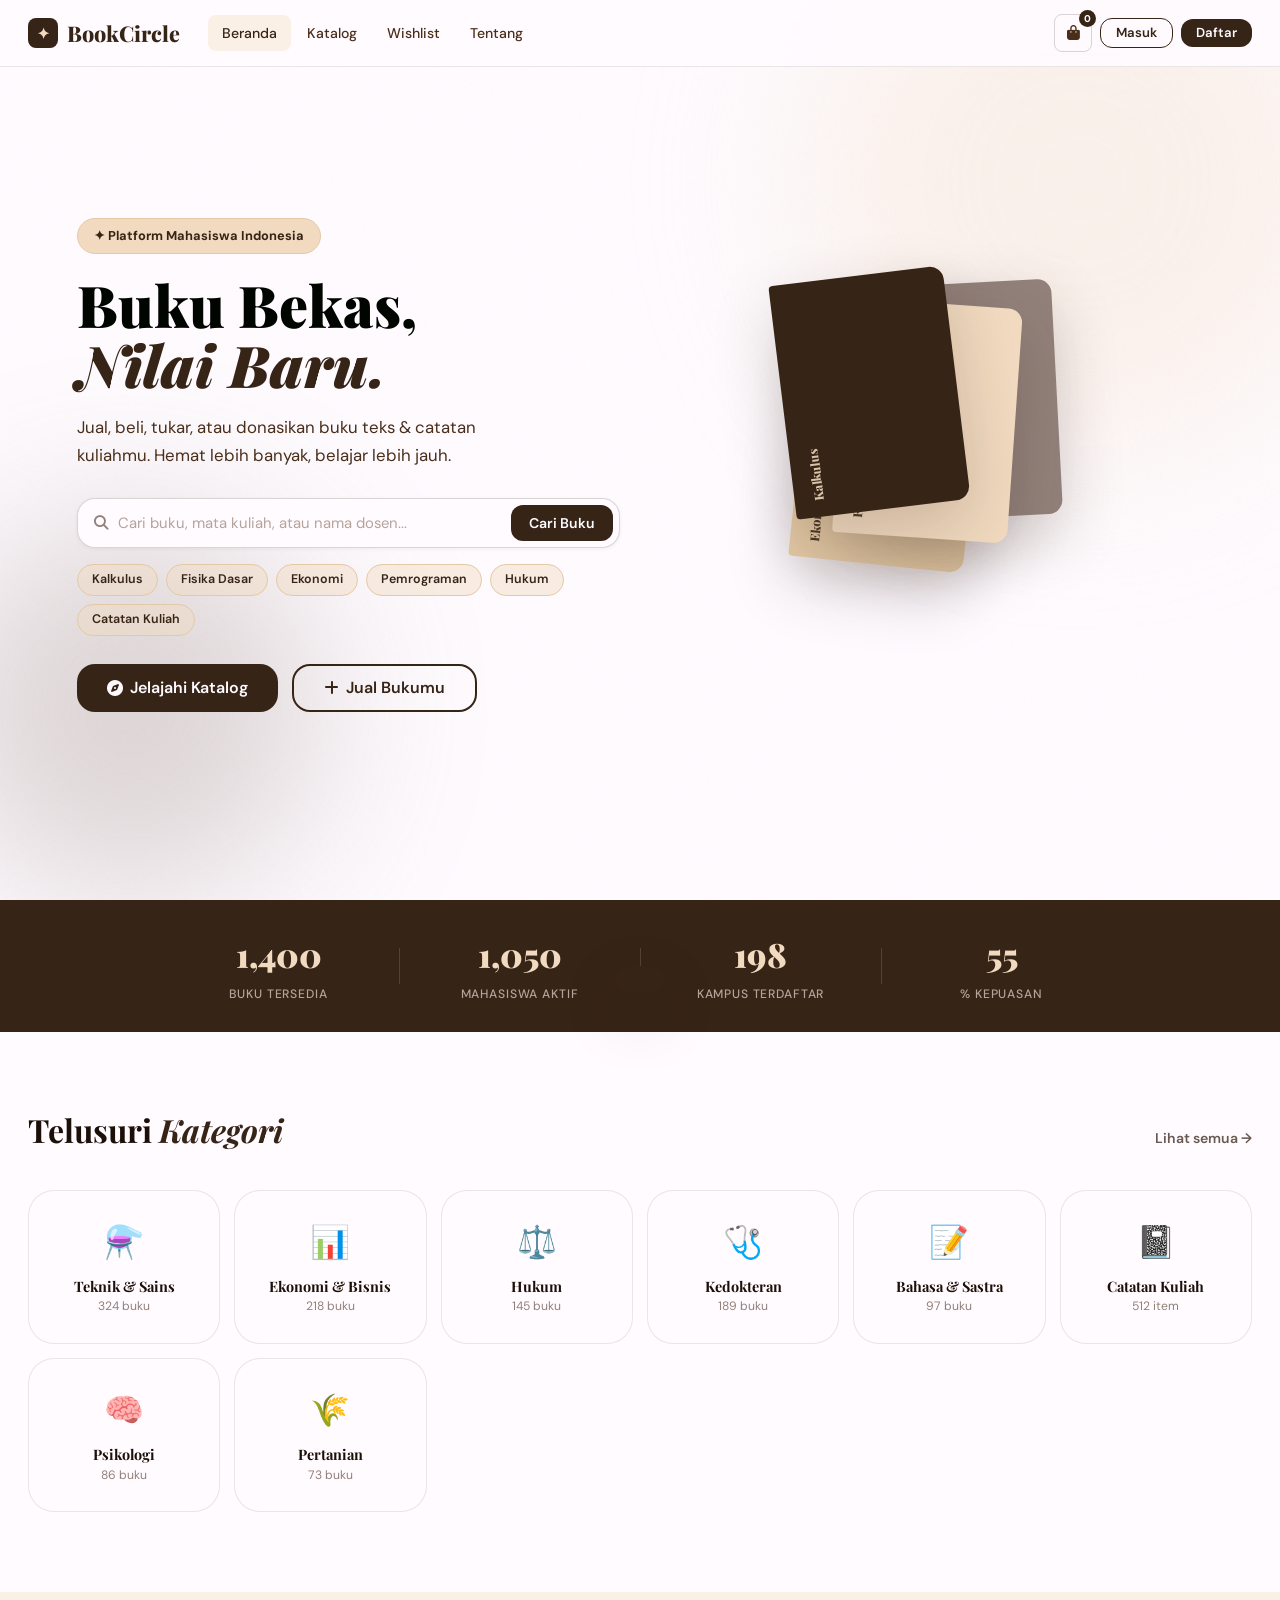
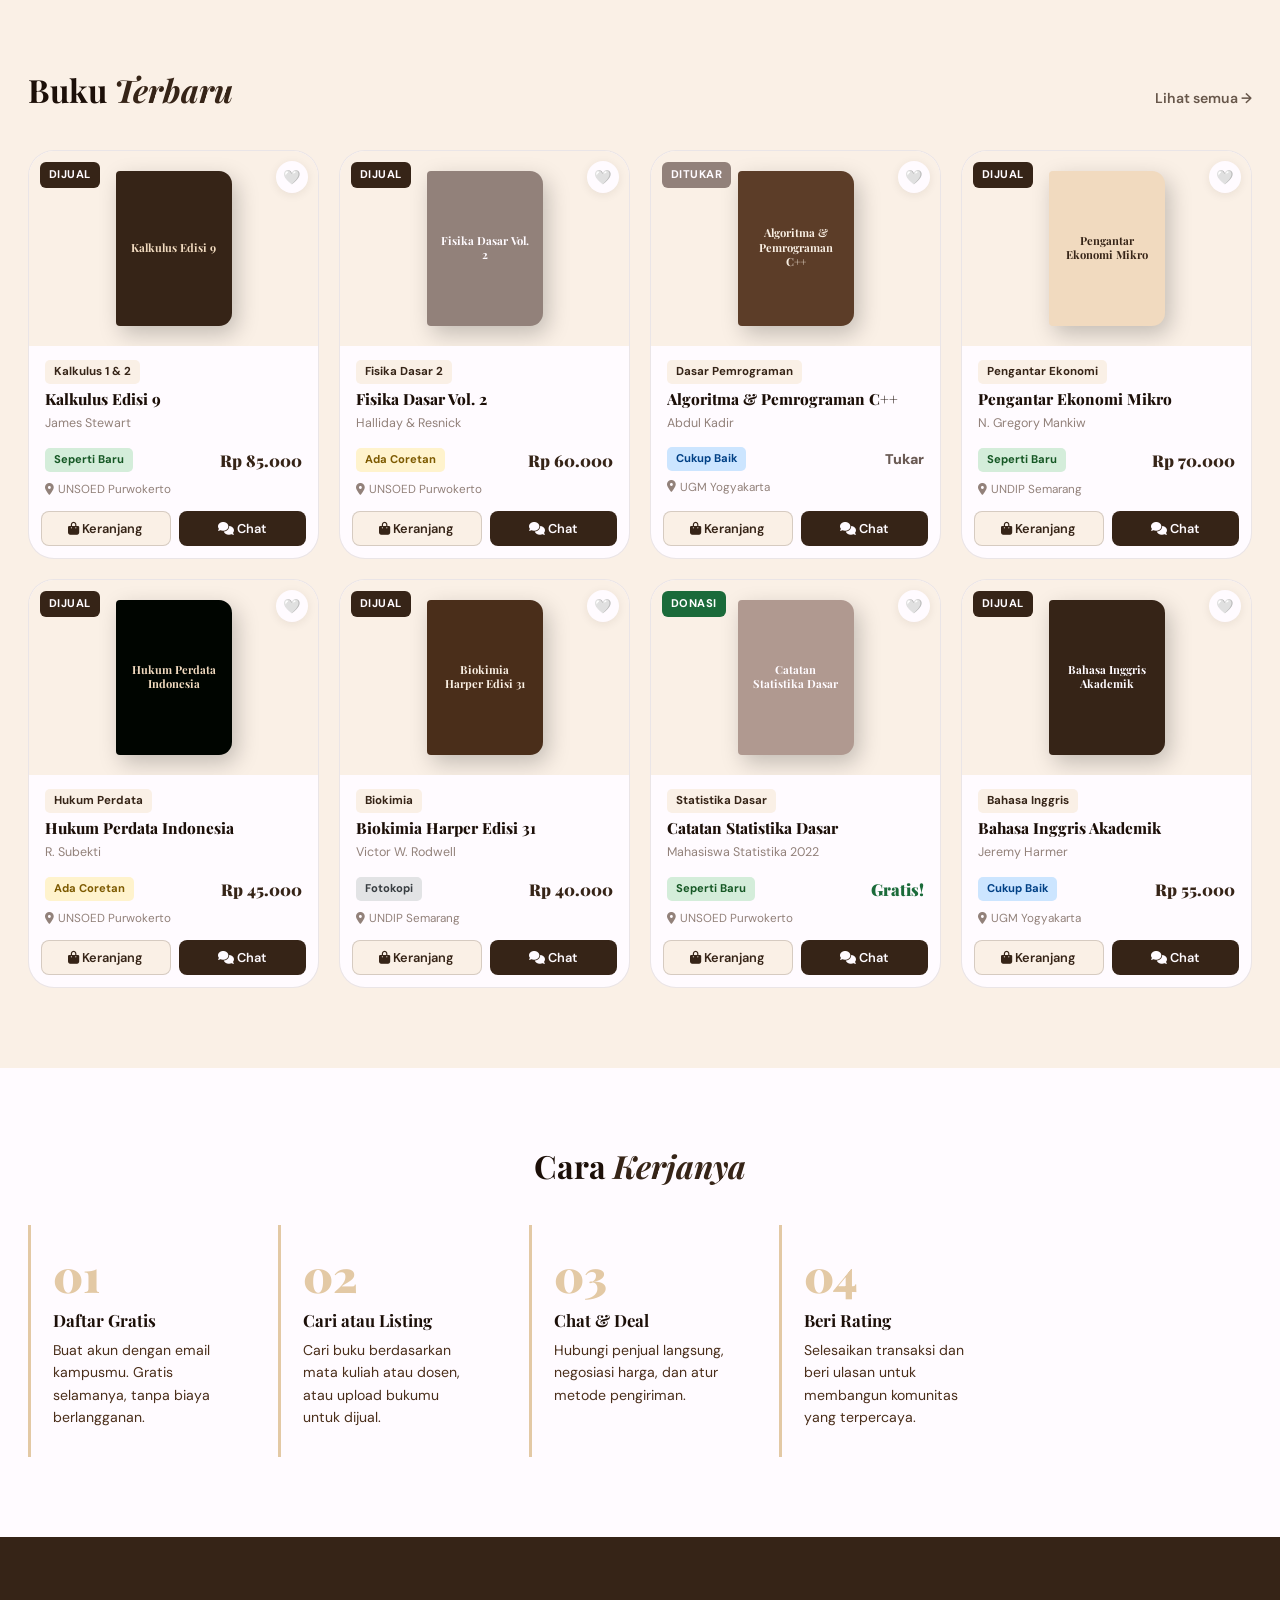
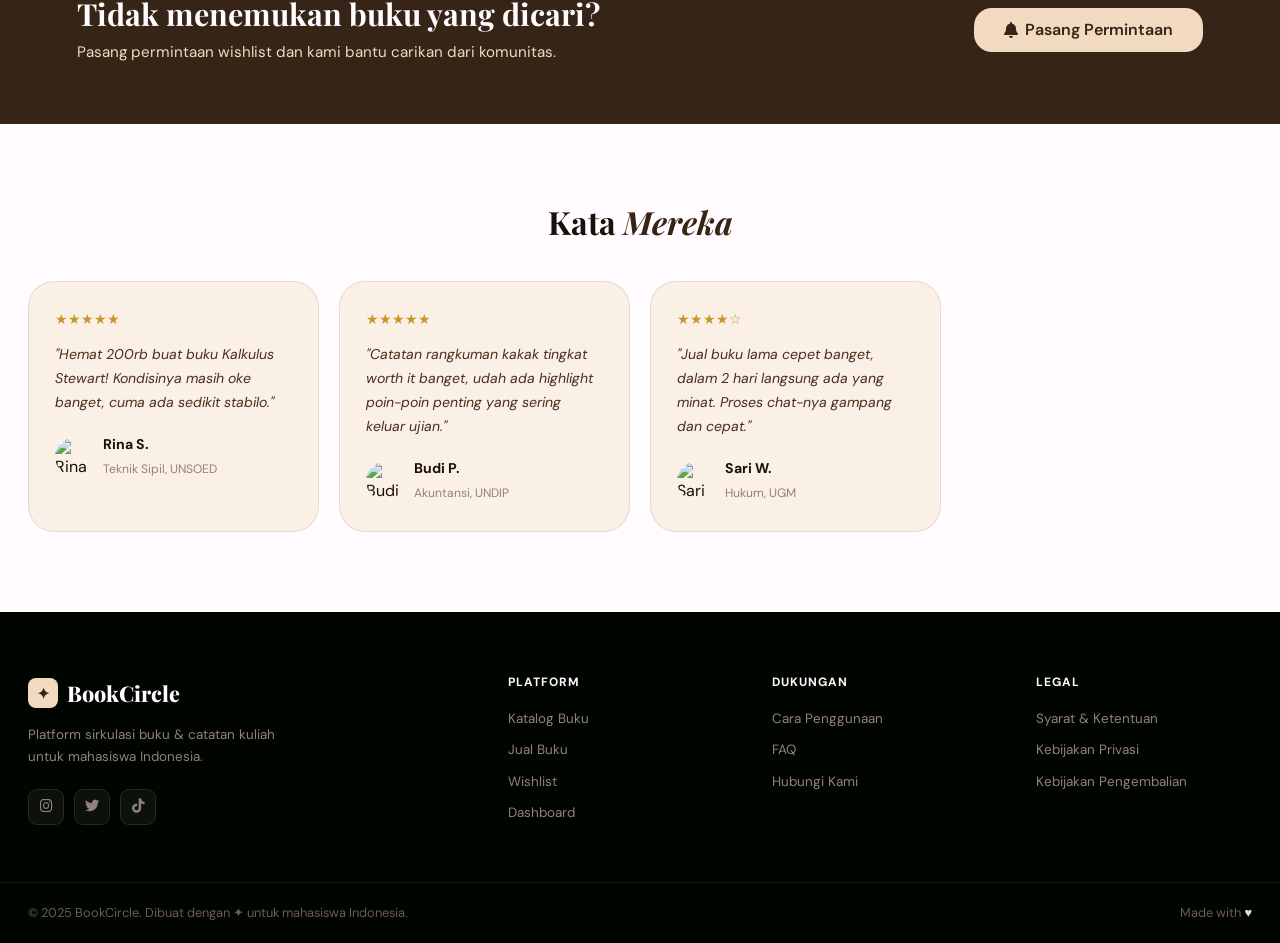
==== commit f992b69c: "change to BookCircle" ====
--- a/index.html
+++ b/index.html
@@ -1,424 +1,294 @@
-<!doctype html>
-<html lang="id">
-<head>
-    <meta charset="UTF-8">
-    <!-- Mengatur tampilan agar responsif di perangkat mobile -->
-    <meta name="viewport" content="width=device-width, initial-scale=1.0">
-    <title>Pemrograman Dasar</title>
-    <!-- Menghubungkan file CSS eksternal -->
-    <link rel="stylesheet" href="style.css">
-</head>
-<body>
-
-    <!-- =============================================
-         BAGIAN HERO / JUDUL UTAMA
-         Ditampilkan paling atas sebagai pengantar
-    ============================================= -->
-    <header id="hero">
-        <div class="container">
-            <!-- Label kecil di atas judul -->
-            <span class="label-atas">Materi Belajar</span>
-            <!-- Judul utama halaman -->
-            <h1>Pemrograman Dasar</h1>
-            <!-- Deskripsi singkat tentang topik -->
-            <p class="hero-desc">
-                Pemrograman dasar adalah fondasi utama untuk memahami bagaimana komputer
-                menyelesaikan masalah secara otomatis. Dengan memahami konsep-konsep dasar ini,
-                kamu siap melangkah lebih jauh ke dunia teknologi dan pengembangan perangkat lunak.
-            </p>
-        </div>
-    </header>
-
-    <!-- =============================================
-         BAGIAN PENGANTAR ARTIKEL
-         Penjelasan panjang tentang pemrograman dasar
-    ============================================= -->
-    <section id="pengantar">
-        <div class="container">
-            <h2>Apa Itu Pemrograman Dasar?</h2>
-            <p>
-                Pemrograman adalah proses memberikan instruksi kepada komputer agar dapat menjalankan
-                tugas tertentu. Instruksi ini ditulis menggunakan <strong>bahasa pemrograman</strong>
-                yang kemudian diterjemahkan oleh komputer menjadi tindakan nyata.
-            </p>
-            <p>
-                Pemrograman dasar mencakup konsep-konsep inti yang berlaku di hampir semua bahasa
-                pemrograman, seperti cara menyimpan data, membuat keputusan, mengulang proses, dan
-                mengorganisasi kode. Menguasai konsep ini berarti kamu bisa belajar bahasa pemrograman
-                apa pun dengan lebih mudah.
-            </p>
-
-            <!-- Kotak ringkasan manfaat -->
-            <div class="info-box">
-                <strong>Mengapa Pemrograman Dasar Penting?</strong>
-                <ul>
-                    <li>Menjadi fondasi untuk mempelajari bahasa pemrograman apa pun</li>
-                    <li>Melatih kemampuan berpikir logis dan sistematis</li>
-                    <li>Membuka peluang karier di bidang teknologi</li>
-                    <li>Membantu memahami cara kerja aplikasi dan sistem digital</li>
-                </ul>
+    <!DOCTYPE html>
+    <html lang="id">
+    <head>
+    <meta charset="UTF-8"/>
+    <meta name="viewport" content="width=device-width, initial-scale=1.0"/>
+    <title>BookCircle — Sirkulasi Buku & Catatan Kampus</title>
+    <link rel="preconnect" href="https://fonts.googleapis.com"/>
+    <link href="https://fonts.googleapis.com/css2?family=Playfair+Display:ital,wght@0,400;0,700;0,900;1,400&family=DM+Sans:wght@300;400;500;600;700&display=swap" rel="stylesheet"/>
+    <link rel="stylesheet" href="https://cdnjs.cloudflare.com/ajax/libs/font-awesome/6.5.0/css/all.min.css"/>
+    <link rel="stylesheet" href="css/main.css"/>
+    <link rel="stylesheet" href="css/components.css"/>
+    <link rel="stylesheet" href="css/pages.css"/>
+    <style>
+        .page-body { padding-top: 66px; }
+        /* Prevent nav-links href jump */
+        html { scroll-padding-top: 80px; }
+    </style>
+    </head>
+    <body>
+
+    <!-- NAVBAR injected by JS -->
+    <div id="navbarMount"></div>
+
+    <!-- ===== HERO ===== -->
+    <section class="hero" id="beranda">
+    <div class="hero-bg">
+        <div class="blob blob-1"></div>
+        <div class="blob blob-2"></div>
+        <div class="hero-grain"></div>
+    </div>
+
+    <div class="hero-content anim-fadeUp">
+        <div class="hero-eyebrow">✦ Platform Mahasiswa Indonesia</div>
+        <h1 class="hero-title">
+        Buku Bekas,<br/><em>Nilai Baru.</em>
+        </h1>
+        <p class="hero-sub">
+        Jual, beli, tukar, atau donasikan buku teks & catatan kuliahmu.
+        Hemat lebih banyak, belajar lebih jauh.
+        </p>
+
+        <div class="hero-search-wrap">
+        <div class="search-bar">
+            <i class="fa fa-search"></i>
+            <input type="text" id="heroSearch" placeholder="Cari buku, mata kuliah, atau nama dosen..." onkeydown="if(event.key==='Enter')goSearch()"/>
+            <button class="search-btn" onclick="goSearch()">Cari Buku</button>
+        </div>
+        </div>
+
+        <div class="hero-quick-tags">
+        <span class="quick-tag" onclick="goSearchQuery('Kalkulus')">Kalkulus</span>
+        <span class="quick-tag" onclick="goSearchQuery('Fisika')">Fisika Dasar</span>
+        <span class="quick-tag" onclick="goSearchQuery('Ekonomi')">Ekonomi</span>
+        <span class="quick-tag" onclick="goSearchQuery('Pemrograman')">Pemrograman</span>
+        <span class="quick-tag" onclick="goSearchQuery('Hukum')">Hukum</span>
+        <span class="quick-tag" onclick="goSearchQuery('Catatan Kuliah')">Catatan Kuliah</span>
+        </div>
+
+        <div class="hero-cta">
+        <a href="pages/catalog.html" class="btn-primary lg"><i class="fa fa-compass"></i> Jelajahi Katalog</a>
+        <a href="pages/sell.html"    class="btn-outline lg" id="heroSellBtn"><i class="fa fa-plus"></i> Jual Bukumu</a>
+        </div>
+    </div>
+
+    <div class="hero-visual anim-fadeUp anim-d3">
+        <div class="books-float">
+        <div class="float-book fb-1"><span>Kalkulus</span></div>
+        <div class="float-book fb-2"><span>Fisika Dasar</span></div>
+        <div class="float-book fb-3"><span>Algoritma</span></div>
+        <div class="float-book fb-4"><span>Ekonomi Mikro</span></div>
+        </div>
+    </div>
+    </section>
+
+    <!-- ===== STATS ===== -->
+    <div class="stats-strip">
+    <div class="stats-inner">
+        <div class="stat-item">
+        <span class="stat-num" data-target="2400">0</span>
+        <span class="stat-label">Buku Tersedia</span>
+        </div>
+        <div class="stat-sep"></div>
+        <div class="stat-item">
+        <span class="stat-num" data-target="1800">0</span>
+        <span class="stat-label">Mahasiswa Aktif</span>
+        </div>
+        <div class="stat-sep"></div>
+        <div class="stat-item">
+        <span class="stat-num" data-target="340">0</span>
+        <span class="stat-label">Kampus Terdaftar</span>
+        </div>
+        <div class="stat-sep"></div>
+        <div class="stat-item">
+        <span class="stat-num" data-target="95">0</span>
+        <span class="stat-label">% Kepuasan</span>
+        </div>
+    </div>
+    </div>
+
+    <!-- ===== CATEGORIES ===== -->
+    <section class="section" id="kategori">
+    <div class="section-wrap">
+        <div class="section-header">
+        <h2>Telusuri <em>Kategori</em></h2>
+        <a href="pages/catalog.html" class="see-all">Lihat semua →</a>
+        </div>
+        <div class="cat-grid">
+        <div class="cat-card" onclick="goCat('Teknik & Sains')">
+            <div class="cat-emoji">⚗️</div>
+            <h3>Teknik & Sains</h3>
+            <p>324 buku</p>
+        </div>
+        <div class="cat-card" onclick="goCat('Ekonomi & Bisnis')">
+            <div class="cat-emoji">📊</div>
+            <h3>Ekonomi & Bisnis</h3>
+            <p>218 buku</p>
+        </div>
+        <div class="cat-card" onclick="goCat('Hukum')">
+            <div class="cat-emoji">⚖️</div>
+            <h3>Hukum</h3>
+            <p>145 buku</p>
+        </div>
+        <div class="cat-card" onclick="goCat('Kedokteran')">
+            <div class="cat-emoji">🩺</div>
+            <h3>Kedokteran</h3>
+            <p>189 buku</p>
+        </div>
+        <div class="cat-card" onclick="goCat('Bahasa & Sastra')">
+            <div class="cat-emoji">📝</div>
+            <h3>Bahasa & Sastra</h3>
+            <p>97 buku</p>
+        </div>
+        <div class="cat-card" onclick="goCat('Catatan Kuliah')">
+            <div class="cat-emoji">📓</div>
+            <h3>Catatan Kuliah</h3>
+            <p>512 item</p>
+        </div>
+        <div class="cat-card" onclick="goCat('Psikologi')">
+            <div class="cat-emoji">🧠</div>
+            <h3>Psikologi</h3>
+            <p>86 buku</p>
+        </div>
+        <div class="cat-card" onclick="goCat('Pertanian')">
+            <div class="cat-emoji">🌾</div>
+            <h3>Pertanian</h3>
+            <p>73 buku</p>
+        </div>
+        </div>
+    </div>
+    </section>
+
+    <!-- ===== FEATURED BOOKS ===== -->
+    <div class="featured-section">
+    <div class="section-wrap">
+        <div class="section-header">
+        <h2>Buku <em>Terbaru</em></h2>
+        <a href="pages/catalog.html" class="see-all">Lihat semua →</a>
+        </div>
+        <div class="books-grid" id="featuredGrid"></div>
+    </div>
+    </div>
+
+    <!-- ===== HOW IT WORKS ===== -->
+    <section class="section" id="caranya">
+    <div class="section-wrap">
+        <div class="section-header section-center">
+        <h2>Cara <em>Kerjanya</em></h2>
+        </div>
+        <div class="steps-grid">
+        <div class="step-card">
+            <div class="step-num">01</div>
+            <h3>Daftar Gratis</h3>
+            <p>Buat akun dengan email kampusmu. Gratis selamanya, tanpa biaya berlangganan.</p>
+        </div>
+        <div class="step-card">
+            <div class="step-num">02</div>
+            <h3>Cari atau Listing</h3>
+            <p>Cari buku berdasarkan mata kuliah atau dosen, atau upload bukumu untuk dijual.</p>
+        </div>
+        <div class="step-card">
+            <div class="step-num">03</div>
+            <h3>Chat & Deal</h3>
+            <p>Hubungi penjual langsung, negosiasi harga, dan atur metode pengiriman.</p>
+        </div>
+        <div class="step-card">
+            <div class="step-num">04</div>
+            <h3>Beri Rating</h3>
+            <p>Selesaikan transaksi dan beri ulasan untuk membangun komunitas yang terpercaya.</p>
+        </div>
+        </div>
+    </div>
+    </section>
+
+    <!-- ===== REQUEST BANNER ===== -->
+    <div class="request-strip">
+    <div class="request-strip-inner">
+        <div>
+        <h2>Tidak menemukan buku yang dicari?</h2>
+        <p>Pasang permintaan wishlist dan kami bantu carikan dari komunitas.</p>
+        </div>
+        <a href="pages/wishlist.html" class="btn-primary lg"><i class="fa fa-bell"></i> Pasang Permintaan</a>
+    </div>
+    </div>
+
+    <!-- ===== TESTIMONIALS ===== -->
+    <section class="section" id="tentang">
+    <div class="section-wrap">
+        <div class="section-header section-center">
+        <h2>Kata <em>Mereka</em></h2>
+        </div>
+        <div class="testi-grid">
+        <div class="testi-card">
+            <div class="testi-stars">★★★★★</div>
+            <p>"Hemat 200rb buat buku Kalkulus Stewart! Kondisinya masih oke banget, cuma ada sedikit stabilo."</p>
+            <div class="testi-author">
+            <img src="https://api.dicebear.com/7.x/initials/svg?seed=Rina&backgroundColor=F1DABF&textColor=362417" alt="Rina"/>
+            <div><strong>Rina S.</strong><span>Teknik Sipil, UNSOED</span></div>
             </div>
         </div>
-    </section>
-
-    <!-- =============================================
-         BAGIAN ELEMEN PENTING
-         Judul seksi untuk daftar elemen pemrograman
-    ============================================= -->
-    <section id="elemen-judul">
-        <div class="container">
-            <h2>Elemen Penting dalam Pemrograman Dasar</h2>
-            <p>Berikut adalah konsep-konsep utama yang harus kamu pahami sebagai pemula:</p>
-        </div>
-    </section>
-
-    <!-- =============================================
-         ELEMEN 1: VARIABEL & TIPE DATA
-         Digabung karena keduanya berkaitan erat
-    ============================================= -->
-    <section class="elemen" id="elemen-variabel">
-        <div class="container">
-            <!-- Nomor dan judul elemen -->
-            <div class="elemen-header">
-                <span class="nomor">01</span>
-                <h3>Variabel & Tipe Data</h3>
+        <div class="testi-card">
+            <div class="testi-stars">★★★★★</div>
+            <p>"Catatan rangkuman kakak tingkat worth it banget, udah ada highlight poin-poin penting yang sering keluar ujian."</p>
+            <div class="testi-author">
+            <img src="https://api.dicebear.com/7.x/initials/svg?seed=Budi&backgroundColor=92817A&textColor=ffffff" alt="Budi"/>
+            <div><strong>Budi P.</strong><span>Akuntansi, UNDIP</span></div>
             </div>
-
-            <!-- Penjelasan Variabel -->
-            <p>
-                <strong>Variabel</strong> adalah tempat penyimpanan data di dalam memori komputer.
-                Bayangkan variabel seperti kotak dengan label nama — kamu bisa menyimpan nilai
-                di dalamnya, lalu memanggilnya kembali kapan saja menggunakan nama labelnya.
-            </p>
-            <p>
-                <strong>Tipe data</strong> menentukan jenis nilai yang tersimpan dalam variabel.
-                Tipe data yang umum digunakan:
-            </p>
-            <!-- Tabel tipe data -->
-            <table class="tabel-info">
-                <tr><th>Tipe Data</th><th>Contoh Nilai</th><th>Keterangan</th></tr>
-                <tr><td>String</td><td>"Halo Dunia"</td><td>Teks atau kalimat</td></tr>
-                <tr><td>Integer</td><td>42</td><td>Angka bulat</td></tr>
-                <tr><td>Float</td><td>3.14</td><td>Angka desimal</td></tr>
-                <tr><td>Boolean</td><td>true / false</td><td>Nilai benar atau salah</td></tr>
-            </table>
-
-            <!-- Contoh Interaktif Variabel & Tipe Data -->
-            <div class="contoh-box">
-                <div class="contoh-title">
-                    <span class="badge badge-biru">Coba Langsung</span>
-                    <strong>Simpan & Deteksi Nilai Variabel</strong>
-                </div>
-                <!-- Input nama dan usia -->
-                <div class="input-group">
-                    <input type="text" id="var-nama" placeholder="Masukkan namamu..." class="input-field" />
-                    <input type="number" id="var-usia" placeholder="Masukkan usiamu..." class="input-field" />
-                    <button onclick="demoVariabel()" class="btn btn-biru">Jalankan ▶</button>
-                </div>
-                <!-- Tempat menampilkan hasil -->
-                <div class="output" id="output-variabel">Output akan muncul di sini...</div>
+        </div>
+        <div class="testi-card">
+            <div class="testi-stars">★★★★☆</div>
+            <p>"Jual buku lama cepet banget, dalam 2 hari langsung ada yang minat. Proses chat-nya gampang dan cepat."</p>
+            <div class="testi-author">
+            <img src="https://api.dicebear.com/7.x/initials/svg?seed=Sari&backgroundColor=362417&textColor=ffffff" alt="Sari"/>
+            <div><strong>Sari W.</strong><span>Hukum, UGM</span></div>
             </div>
-
-            <!-- Contoh Interaktif Tipe Data -->
-            <div class="contoh-box">
-                <div class="contoh-title">
-                    <span class="badge badge-biru">Coba Langsung</span>
-                    <strong>Deteksi Tipe Data Otomatis</strong>
-                </div>
-                <!-- Input nilai sembarang -->
-                <div class="input-group">
-                    <input type="text" id="td-input" placeholder="Ketik nilai apa saja (contoh: 42, true, Halo)..." class="input-field" />
-                    <button onclick="demoTipeData()" class="btn btn-biru">Cek Tipe ▶</button>
-                </div>
-                <!-- Tempat menampilkan hasil -->
-                <div class="output" id="output-tipedata">Output akan muncul di sini...</div>
-            </div>
-        </div>
-    </section>
-
-    <!-- =============================================
-         ELEMEN 2: ARRAY
-    ============================================= -->
-    <section class="elemen" id="elemen-array">
-        <div class="container">
-            <div class="elemen-header">
-                <span class="nomor">02</span>
-                <h3>Array</h3>
-            </div>
-            <p>
-                <strong>Array</strong> adalah struktur data yang menyimpan banyak nilai sekaligus
-                dalam satu variabel. Setiap nilai memiliki <em>indeks</em> (posisi) yang dimulai
-                dari angka 0. Array berguna ketika kamu perlu mengelola kumpulan data sejenis,
-                seperti daftar nama, daftar harga, atau daftar item.
-            </p>
-            <p>
-                Contoh: <code>buah = ["apel", "mangga", "jeruk"]</code> — di sini
-                <code>buah[0]</code> adalah "apel", <code>buah[1]</code> adalah "mangga", dan seterusnya.
-            </p>
-
-            <!-- Contoh Interaktif Array -->
-            <div class="contoh-box">
-                <div class="contoh-title">
-                    <span class="badge badge-hijau">Coba Langsung</span>
-                    <strong>Daftar Belanja (Array Dinamis)</strong>
-                </div>
-                <!-- Input item dan tombol tambah/hapus -->
-                <div class="input-group">
-                    <input type="text" id="array-item" placeholder="Tulis item belanja..." class="input-field" />
-                    <button onclick="tambahItem()" class="btn btn-hijau">Tambah +</button>
-                    <button onclick="hapusItem()" class="btn btn-outline">Hapus Terakhir</button>
-                </div>
-                <!-- Tempat menampilkan isi array -->
-                <div class="output" id="output-array">Daftar belanja masih kosong...</div>
-            </div>
-        </div>
-    </section>
-
-    <!-- =============================================
-         ELEMEN 3: FUNGSI
-    ============================================= -->
-    <section class="elemen" id="elemen-fungsi">
-        <div class="container">
-            <div class="elemen-header">
-                <span class="nomor">03</span>
-                <h3>Fungsi</h3>
-            </div>
-            <p>
-                <strong>Fungsi</strong> adalah blok kode yang dikelompokkan untuk menjalankan
-                tugas tertentu. Daripada menulis kode yang sama berulang kali, kamu cukup
-                membuat satu fungsi dan memanggilnya kapan pun dibutuhkan.
-            </p>
-            <p>
-                Fungsi dapat menerima <strong>parameter</strong> (nilai input) dan menghasilkan
-                <strong>nilai kembalian</strong> (output). Contoh: fungsi <code>hitungLuas(panjang, lebar)</code>
-                menerima dua angka dan mengembalikan hasil perkaliannya.
-            </p>
-
-            <!-- Contoh Interaktif Fungsi -->
-            <div class="contoh-box">
-                <div class="contoh-title">
-                    <span class="badge badge-merah">Coba Langsung</span>
-                    <strong>Kalkulator Luas Persegi Panjang</strong>
-                </div>
-                <!-- Input panjang dan lebar -->
-                <div class="input-group">
-                    <input type="number" id="fn-panjang" placeholder="Panjang (cm)" class="input-field" />
-                    <input type="number" id="fn-lebar" placeholder="Lebar (cm)" class="input-field" />
-                    <button onclick="demoFungsi()" class="btn btn-merah">Hitung ▶</button>
-                </div>
-                <!-- Tempat menampilkan hasil -->
-                <div class="output" id="output-fungsi">Output akan muncul di sini...</div>
-            </div>
-        </div>
-    </section>
-
-    <!-- =============================================
-         ELEMEN 4: PERCABANGAN
-    ============================================= -->
-    <section class="elemen" id="elemen-percabangan">
-        <div class="container">
-            <div class="elemen-header">
-                <span class="nomor">04</span>
-                <h3>Percabangan (If-Else)</h3>
-            </div>
-            <p>
-                <strong>Percabangan</strong> memungkinkan program mengambil keputusan berdasarkan
-                kondisi tertentu. Jika kondisi <em>terpenuhi</em>, jalankan perintah A;
-                jika <em>tidak terpenuhi</em>, jalankan perintah B.
-            </p>
-            <p>
-                Struktur percabangan menggunakan kata kunci <code>if</code>, <code>else if</code>,
-                dan <code>else</code>. Contoh: menentukan apakah nilai ujian lulus atau tidak,
-                menentukan diskon berdasarkan jumlah pembelian, dan sebagainya.
-            </p>
-
-            <!-- Contoh Interaktif Percabangan -->
-            <div class="contoh-box">
-                <div class="contoh-title">
-                    <span class="badge badge-kuning">Coba Langsung</span>
-                    <strong>Penentu Grade Nilai Ujian</strong>
-                </div>
-                <!-- Input nilai -->
-                <div class="input-group">
-                    <input type="number" id="pc-nilai" placeholder="Masukkan nilai ujian (0–100)" class="input-field" min="0" max="100" />
-                    <button onclick="demoPercabangan()" class="btn btn-kuning">Cek Grade ▶</button>
-                </div>
-                <!-- Tempat menampilkan hasil -->
-                <div class="output" id="output-percabangan">Output akan muncul di sini...</div>
-            </div>
-        </div>
-    </section>
-
-    <!-- =============================================
-         ELEMEN 5: PERULANGAN
-    ============================================= -->
-    <section class="elemen" id="elemen-perulangan">
-        <div class="container">
-            <div class="elemen-header">
-                <span class="nomor">05</span>
-                <h3>Perulangan (Loop)</h3>
-            </div>
-            <p>
-                <strong>Perulangan</strong> digunakan untuk mengeksekusi blok kode yang sama
-                secara berulang selama kondisi tertentu masih terpenuhi. Tanpa perulangan,
-                kamu harus menulis kode yang sama ratusan kali secara manual.
-            </p>
-            <p>
-                Dua jenis perulangan yang paling umum: <code>for</code> (digunakan ketika
-                jumlah iterasi sudah diketahui) dan <code>while</code> (digunakan ketika
-                iterasi bergantung pada kondisi tertentu).
-            </p>
-
-            <!-- Contoh Interaktif Perulangan -->
-            <div class="contoh-box">
-                <div class="contoh-title">
-                    <span class="badge badge-ungu">Coba Langsung</span>
-                    <strong>Cetak Bintang dengan Loop</strong>
-                </div>
-                <!-- Input jumlah bintang -->
-                <div class="input-group">
-                    <input type="number" id="loop-n" placeholder="Jumlah bintang (1–20)" class="input-field" min="1" max="20" />
-                    <button onclick="demoPerulangan()" class="btn btn-ungu">Cetak ▶</button>
-                </div>
-                <!-- Tempat menampilkan hasil -->
-                <div class="output" id="output-perulangan">Output akan muncul di sini...</div>
-            </div>
-        </div>
-    </section>
-
-    <!-- =============================================
-         BAGIAN BAHASA PEMROGRAMAN UNTUK PEMULA
-         Ditempatkan paling bawah sesuai permintaan
-    ============================================= -->
-    <section id="bahasa-pemrograman">
-        <div class="container">
-            <h2>Bahasa Pemrograman untuk Pemula</h2>
-            <p>
-                Setelah memahami konsep dasar, langkah berikutnya adalah memilih bahasa pemrograman.
-                Berikut adalah bahasa yang direkomendasikan untuk pemula beserta contoh program
-                <strong>"Hello, World!"</strong> — program sederhana pertama yang biasanya ditulis
-                saat belajar bahasa pemrograman baru.
-            </p>
-
-            <!-- Grid kartu bahasa pemrograman -->
-            <div class="bahasa-grid">
-
-                <!-- Kartu Python -->
-                <div class="bahasa-card">
-                    <div class="bahasa-header">
-                        <span class="bahasa-icon">🐍</span>
-                        <div>
-                            <h4>Python</h4>
-                            <!-- Tag kesulitan -->
-                            <span class="tag-mudah">Sangat Mudah</span>
-                        </div>
-                    </div>
-                    <!-- Alasan rekomendasi -->
-                    <p>Sintaks yang bersih dan mudah dibaca, cocok untuk pemula. Digunakan luas untuk data science, AI, dan web.</p>
-                    <!-- Blok kode contoh -->
-                    <pre class="kode-blok"><code># Mencetak teks ke layar
-print("Hello, World!")</code></pre>
-                </div>
-
-                <!-- Kartu JavaScript -->
-                <div class="bahasa-card">
-                    <div class="bahasa-header">
-                        <span class="bahasa-icon">🌐</span>
-                        <div>
-                            <h4>JavaScript</h4>
-                            <span class="tag-mudah">Mudah</span>
-                        </div>
-                    </div>
-                    <p>Bahasa wajib untuk pengembangan web. Bisa langsung dicoba di browser tanpa instalasi apapun.</p>
-                    <pre class="kode-blok"><code>// Mencetak teks ke konsol browser
-console.log("Hello, World!");</code></pre>
-                </div>
-
-                <!-- Kartu Java -->
-                <div class="bahasa-card">
-                    <div class="bahasa-header">
-                        <span class="bahasa-icon">☕</span>
-                        <div>
-                            <h4>Java</h4>
-                            <span class="tag-sedang">Menengah</span>
-                        </div>
-                    </div>
-                    <p>Bahasa populer di industri dan kampus. Mengajarkan konsep OOP (Pemrograman Berorientasi Objek) dengan baik.</p>
-                    <pre class="kode-blok"><code>// Struktur dasar program Java
-public class Main {
-  public static void main(String[] args) {
-    System.out.println("Hello, World!");
-  }
-}</code></pre>
-                </div>
-
-                <!-- Kartu C++ -->
-                <div class="bahasa-card">
-                    <div class="bahasa-header">
-                        <span class="bahasa-icon">⚙️</span>
-                        <div>
-                            <h4>C++</h4>
-                            <span class="tag-sedang">Menengah</span>
-                        </div>
-                    </div>
-                    <p>Digunakan di sistem tertanam, game, dan kompetisi pemrograman. Mengajarkan konsep memori secara mendalam.</p>
-                    <pre class="kode-blok"><code>// Menyertakan library input/output
-#include &lt;iostream&gt;
-using namespace std;
-
-int main() {
-  cout &lt;&lt; "Hello, World!" &lt;&lt; endl;
-  return 0;
-}</code></pre>
-                </div>
-
-                <!-- Kartu PHP -->
-                <div class="bahasa-card">
-                    <div class="bahasa-header">
-                        <span class="bahasa-icon">🐘</span>
-                        <div>
-                            <h4>PHP</h4>
-                            <span class="tag-mudah">Mudah</span>
-                        </div>
-                    </div>
-                    <p>Bahasa server-side yang populer untuk membangun website dinamis. Banyak digunakan di Indonesia.</p>
-                    <pre class="kode-blok"><code>&lt;?php
-  // Mencetak teks ke halaman web
-  echo "Hello, World!";
-?&gt;</code></pre>
-                </div>
-
-                <!-- Kartu Kotlin -->
-                <div class="bahasa-card">
-                    <div class="bahasa-header">
-                        <span class="bahasa-icon">📱</span>
-                        <div>
-                            <h4>Kotlin</h4>
-                            <span class="tag-mudah">Mudah</span>
-                        </div>
-                    </div>
-                    <p>Bahasa modern untuk pengembangan aplikasi Android. Sintaksnya lebih ringkas dibanding Java.</p>
-                    <pre class="kode-blok"><code>// Fungsi utama program Kotlin
-fun main() {
-    println("Hello, World!")
-}</code></pre>
-                </div>
-
-            </div><!-- akhir bahasa-grid -->
-        </div>
-    </section>
-
-    <!-- =============================================
-         FOOTER
-    ============================================= -->
-    <footer>
-        <div class="container">
-            <p>Materi Pemrograman Dasar · Dibuat untuk keperluan pembelajaran</p>
-        </div>
-    </footer>
-
-    <!-- Menghubungkan file JavaScript eksternal -->
-    <script src="script.js"></script>
-
-</body>
-</html>
+        </div>
+        </div>
+    </div>
+    </section>
+
+    <!-- ===== FOOTER ===== -->
+    <div id="footerMount"></div>
+
+    <script src="js/data.js"></script>
+    <script>
+    // ===== MOUNT NAVBAR & FOOTER =====
+    document.getElementById('navbarMount').innerHTML = buildNavbar('home');
+    document.getElementById('footerMount').innerHTML = buildFooter();
+
+    // Fix sell btn for non-logged-in
+    document.getElementById('heroSellBtn')?.addEventListener('click', function(e){
+        if (!isLoggedIn()) {
+        e.preventDefault();
+        window.location.href = 'pages/login.html?redirect=pages/sell.html';
+        }
+    });
+
+    // ===== RENDER FEATURED BOOKS =====
+    const grid = document.getElementById('featuredGrid');
+    AppState.books.slice(0,8).forEach(b => {
+        grid.innerHTML += buildBookCard(b, '');
+    });
+
+    // ===== STATS COUNTER =====
+    const statsObs = new IntersectionObserver(entries => {
+        entries.forEach(entry => {
+        if (!entry.isIntersecting) return;
+        entry.target.querySelectorAll('.stat-num').forEach(el => {
+            const target = +el.dataset.target;
+            let cur = 0, step = target/60;
+            const t = setInterval(() => {
+            cur += step;
+            if (cur >= target) { el.textContent = target.toLocaleString(); clearInterval(t); }
+            else el.textContent = Math.floor(cur).toLocaleString();
+            }, 22);
+        });
+        statsObs.unobserve(entry.target);
+        });
+    }, { threshold: 0.3 });
+    document.querySelector('.stats-strip') && statsObs.observe(document.querySelector('.stats-strip'));
+
+    // ===== SEARCH =====
+    function goSearch() {
+        const q = document.getElementById('heroSearch').value.trim();
+        window.location.href = `pages/catalog.html?q=${encodeURIComponent(q)}`;
+    }
+    function goSearchQuery(q) {
+        window.location.href = `pages/catalog.html?q=${encodeURIComponent(q)}`;
+    }
+    function goCat(cat) {
+        window.location.href = `pages/catalog.html?cat=${encodeURIComponent(cat)}`;
+    }
+    </script>
+    </body>
+    </html>
--- a/css/main.css
+++ b/css/main.css
@@ -0,0 +1,154 @@
+/* =====================================================
+   main.css — Variabel Global, Reset, Base Styles
+   BookCircle Platform
+   ===================================================== */
+
+/* ===== COLOR PALETTE (dari referensi) ===== */
+:root {
+  --snow:        #FFFBFF;
+  --almond:      #F1DABF;
+  --taupe:       #92817A;
+  --coffee:      #362417;
+  --black:       #000500;
+
+  /* Turunan warna */
+  --almond-light: #FAF0E6;
+  --almond-mid:   #E3C9A5;
+  --coffee-light: #5C3D28;
+  --coffee-mid:   #4A2E1A;
+  --taupe-light:  #B5A39C;
+  --taupe-dark:   #6B5B55;
+  --snow-dark:    #F5EFE8;
+
+  /* Teks */
+  --text-primary:   #1C0F08;
+  --text-secondary: #4A2E1A;
+  --text-muted:     #92817A;
+
+  /* Border */
+  --border:       rgba(54, 36, 23, 0.1);
+  --border-mid:   rgba(54, 36, 23, 0.18);
+  --border-strong:rgba(54, 36, 23, 0.28);
+
+  /* Shadow */
+  --shadow-xs: 0 1px 4px rgba(54,36,23,0.06);
+  --shadow-sm: 0 2px 10px rgba(54,36,23,0.08);
+  --shadow-md: 0 6px 24px rgba(54,36,23,0.11);
+  --shadow-lg: 0 14px 44px rgba(54,36,23,0.16);
+  --shadow-xl: 0 24px 64px rgba(54,36,23,0.20);
+
+  /* Radius */
+  --r-sm:  8px;
+  --r-md:  12px;
+  --r-lg:  18px;
+  --r-xl:  26px;
+  --r-2xl: 36px;
+
+  /* Transition */
+  --ease: cubic-bezier(0.4, 0, 0.2, 1);
+  --t-fast: 0.18s;
+  --t-med:  0.28s;
+  --t-slow: 0.45s;
+}
+
+/* ===== RESET ===== */
+*, *::before, *::after {
+  box-sizing: border-box;
+  margin: 0;
+  padding: 0;
+}
+
+html {
+  scroll-behavior: smooth;
+  font-size: 16px;
+}
+
+body {
+  font-family: 'DM Sans', sans-serif;
+  background: var(--snow);
+  color: var(--text-primary);
+  min-height: 100vh;
+  overflow-x: hidden;
+  line-height: 1.6;
+  -webkit-font-smoothing: antialiased;
+}
+
+h1, h2, h3, h4, h5, h6 {
+  font-family: 'Playfair Display', serif;
+  line-height: 1.15;
+}
+
+em { font-style: italic; color: var(--coffee); }
+
+a { text-decoration: none; color: inherit; }
+
+img { max-width: 100%; display: block; }
+
+input, select, textarea, button {
+  font-family: 'DM Sans', sans-serif;
+  font-size: 0.95rem;
+}
+
+ul, ol { list-style: none; }
+
+/* ===== UTILITY ===== */
+.hidden        { display: none !important; }
+.sr-only       { position:absolute;width:1px;height:1px;overflow:hidden;clip:rect(0,0,0,0); }
+.text-center   { text-align: center; }
+.text-muted    { color: var(--text-muted); }
+.mt-auto       { margin-top: auto; }
+
+/* ===== TOAST ===== */
+.toast {
+  position: fixed;
+  bottom: 28px;
+  left: 50%;
+  transform: translateX(-50%) translateY(120px);
+  background: var(--coffee);
+  color: var(--snow);
+  padding: 13px 24px;
+  border-radius: var(--r-lg);
+  font-size: 0.9rem;
+  font-weight: 500;
+  z-index: 9999;
+  box-shadow: var(--shadow-xl);
+  transition: transform var(--t-med) var(--ease);
+  white-space: nowrap;
+  pointer-events: none;
+  max-width: 90vw;
+  text-overflow: ellipsis;
+  overflow: hidden;
+}
+.toast.show { transform: translateX(-50%) translateY(0); }
+
+/* ===== SCROLLBAR ===== */
+::-webkit-scrollbar { width: 6px; height: 6px; }
+::-webkit-scrollbar-track { background: var(--snow-dark); }
+::-webkit-scrollbar-thumb { background: var(--taupe-light); border-radius: 3px; }
+::-webkit-scrollbar-thumb:hover { background: var(--taupe); }
+
+/* ===== ANIMATIONS ===== */
+@keyframes fadeUp {
+  from { opacity: 0; transform: translateY(22px); }
+  to   { opacity: 1; transform: translateY(0);    }
+}
+@keyframes fadeIn {
+  from { opacity: 0; }
+  to   { opacity: 1; }
+}
+@keyframes scaleIn {
+  from { opacity: 0; transform: scale(0.93); }
+  to   { opacity: 1; transform: scale(1);    }
+}
+@keyframes blobFloat {
+  0%,100% { transform: translate(0,0) scale(1); }
+  33%     { transform: translate(24px,-18px) scale(1.04); }
+  66%     { transform: translate(-18px,14px) scale(0.96); }
+}
+
+.anim-fadeUp  { animation: fadeUp  0.55s var(--ease) both; }
+.anim-d1      { animation-delay: 0.08s; }
+.anim-d2      { animation-delay: 0.16s; }
+.anim-d3      { animation-delay: 0.24s; }
+.anim-d4      { animation-delay: 0.32s; }
+.anim-d5      { animation-delay: 0.40s; }
--- a/css/components.css
+++ b/css/components.css
@@ -0,0 +1,887 @@
+    /* =====================================================
+    components.css — Komponen Reusable
+    BookCircle Platform
+    ===================================================== */
+
+    /* ===== NAVBAR ===== */
+    .navbar {
+    position: fixed;
+    top: 0; left: 0; right: 0;
+    z-index: 800;
+    background: rgba(255,251,255,0.88);
+    backdrop-filter: blur(20px) saturate(1.5);
+    -webkit-backdrop-filter: blur(20px) saturate(1.5);
+    border-bottom: 1px solid var(--border);
+    transition: box-shadow var(--t-med) var(--ease);
+    }
+    .navbar.scrolled { box-shadow: var(--shadow-md); }
+
+    .nav-inner {
+    max-width: 1300px;
+    margin: 0 auto;
+    padding: 0 28px;
+    height: 66px;
+    display: flex;
+    align-items: center;
+    gap: 28px;
+    }
+
+    .nav-logo {
+    display: flex;
+    align-items: center;
+    gap: 9px;
+    font-family: 'Playfair Display', serif;
+    font-size: 1.35rem;
+    font-weight: 800;
+    color: var(--coffee);
+    flex-shrink: 0;
+    cursor: pointer;
+    }
+    .logo-star {
+    display: inline-flex;
+    align-items: center;
+    justify-content: center;
+    width: 30px; height: 30px;
+    background: var(--coffee);
+    color: var(--almond);
+    border-radius: 8px;
+    font-size: 0.95rem;
+    }
+
+    .nav-links {
+    display: flex;
+    align-items: center;
+    gap: 2px;
+    flex: 1;
+    }
+    .nav-links a {
+    padding: 7px 14px;
+    border-radius: var(--r-sm);
+    font-size: 0.88rem;
+    font-weight: 500;
+    color: var(--text-secondary);
+    transition: background var(--t-fast) var(--ease), color var(--t-fast) var(--ease);
+    }
+    .nav-links a:hover,
+    .nav-links a.active {
+    background: var(--almond-light);
+    color: var(--coffee);
+    }
+
+    .nav-right {
+    display: flex;
+    align-items: center;
+    gap: 8px;
+    margin-left: auto;
+    }
+
+    /* Icon Button */
+    .btn-icon {
+    position: relative;
+    width: 38px; height: 38px;
+    border-radius: var(--r-sm);
+    border: 1px solid var(--border-mid);
+    background: transparent;
+    color: var(--text-secondary);
+    cursor: pointer;
+    display: flex;
+    align-items: center;
+    justify-content: center;
+    font-size: 0.92rem;
+    transition: all var(--t-fast) var(--ease);
+    flex-shrink: 0;
+    }
+    .btn-icon:hover {
+    background: var(--almond-light);
+    color: var(--coffee);
+    border-color: var(--almond-mid);
+    }
+
+    .nav-badge {
+    position: absolute;
+    top: -5px; right: -5px;
+    min-width: 17px; height: 17px;
+    background: var(--coffee);
+    color: var(--snow);
+    font-size: 0.62rem;
+    font-weight: 800;
+    border-radius: 999px;
+    display: flex;
+    align-items: center;
+    justify-content: center;
+    padding: 0 3px;
+    }
+
+    /* User avatar dropdown */
+    .user-avatar-wrap {
+    position: relative;
+    }
+    .user-avatar {
+    width: 36px; height: 36px;
+    border-radius: 50%;
+    cursor: pointer;
+    border: 2px solid var(--almond-mid);
+    transition: border-color var(--t-fast);
+    }
+    .user-avatar:hover { border-color: var(--coffee); }
+
+    .user-dropdown {
+    position: absolute;
+    top: calc(100% + 10px);
+    right: 0;
+    background: var(--snow);
+    border: 1px solid var(--border-mid);
+    border-radius: var(--r-lg);
+    box-shadow: var(--shadow-lg);
+    min-width: 210px;
+    overflow: hidden;
+    z-index: 900;
+    animation: scaleIn 0.2s var(--ease);
+    transform-origin: top right;
+    }
+    .user-dropdown a {
+    display: flex;
+    align-items: center;
+    gap: 10px;
+    padding: 11px 16px;
+    font-size: 0.88rem;
+    color: var(--text-secondary);
+    transition: background var(--t-fast);
+    }
+    .user-dropdown a:hover { background: var(--almond-light); color: var(--coffee); }
+    .user-dropdown a i { width: 15px; opacity: 0.7; }
+    .dropdown-divider { height: 1px; background: var(--border); margin: 4px 0; }
+
+    /* Hamburger */
+    .hamburger {
+    display: none;
+    flex-direction: column;
+    gap: 5px;
+    background: none;
+    border: none;
+    cursor: pointer;
+    padding: 6px;
+    margin-left: auto;
+    border-radius: var(--r-sm);
+    }
+    .hamburger span {
+    display: block;
+    width: 22px; height: 2px;
+    background: var(--coffee);
+    border-radius: 2px;
+    transition: all var(--t-med) var(--ease);
+    }
+    .hamburger.open span:nth-child(1) { transform: translateY(7px) rotate(45deg); }
+    .hamburger.open span:nth-child(2) { opacity: 0; transform: translateX(-8px); }
+    .hamburger.open span:nth-child(3) { transform: translateY(-7px) rotate(-45deg); }
+
+    /* Mobile nav */
+    .mobile-nav {
+    display: none;
+    position: fixed;
+    top: 66px; left: 0; right: 0;
+    background: var(--snow);
+    border-bottom: 1px solid var(--border);
+    padding: 12px 20px 20px;
+    z-index: 799;
+    box-shadow: var(--shadow-lg);
+    flex-direction: column;
+    gap: 4px;
+    }
+    .mobile-nav.open { display: flex; }
+    .mobile-nav a {
+    padding: 11px 14px;
+    border-radius: var(--r-md);
+    font-size: 0.92rem;
+    font-weight: 500;
+    color: var(--text-secondary);
+    }
+    .mobile-nav a:hover { background: var(--almond-light); color: var(--coffee); }
+    .mobile-nav-divider { height: 1px; background: var(--border); margin: 8px 0; }
+    .mobile-nav-actions { display: flex; gap: 8px; margin-top: 4px; }
+    .mobile-nav-actions .btn-primary,
+    .mobile-nav-actions .btn-outline { flex: 1; text-align: center; }
+
+    /* ===== BUTTONS ===== */
+    .btn-primary {
+    display: inline-flex;
+    align-items: center;
+    justify-content: center;
+    gap: 7px;
+    background: var(--coffee);
+    color: var(--snow);
+    border: none;
+    padding: 10px 22px;
+    border-radius: var(--r-md);
+    font-size: 0.9rem;
+    font-weight: 600;
+    cursor: pointer;
+    transition: all var(--t-fast) var(--ease);
+    white-space: nowrap;
+    line-height: 1;
+    }
+    .btn-primary:hover {
+    background: var(--coffee-light);
+    transform: translateY(-1px);
+    box-shadow: var(--shadow-md);
+    }
+    .btn-primary:active { transform: translateY(0); }
+    .btn-primary.lg  { padding: 14px 30px; font-size: 1rem; border-radius: var(--r-lg); }
+    .btn-primary.sm  { padding: 7px 15px; font-size: 0.82rem; }
+    .btn-primary.full { width: 100%; }
+
+    .btn-outline {
+    display: inline-flex;
+    align-items: center;
+    justify-content: center;
+    gap: 7px;
+    background: transparent;
+    color: var(--coffee);
+    border: 2px solid var(--coffee);
+    padding: 10px 22px;
+    border-radius: var(--r-md);
+    font-size: 0.9rem;
+    font-weight: 600;
+    cursor: pointer;
+    transition: all var(--t-fast) var(--ease);
+    white-space: nowrap;
+    line-height: 1;
+    }
+    .btn-outline:hover {
+    background: var(--coffee);
+    color: var(--snow);
+    }
+    .btn-outline.lg  { padding: 14px 30px; font-size: 1rem; border-radius: var(--r-lg); }
+    .btn-outline.sm  { padding: 7px 15px; font-size: 0.82rem; border-width: 1.5px; }
+    .btn-outline.full { width: 100%; }
+
+    .btn-ghost {
+    display: inline-flex;
+    align-items: center;
+    gap: 6px;
+    background: none;
+    border: none;
+    color: var(--text-secondary);
+    font-size: 0.88rem;
+    font-weight: 500;
+    cursor: pointer;
+    padding: 6px 10px;
+    border-radius: var(--r-sm);
+    transition: all var(--t-fast);
+    }
+    .btn-ghost:hover { background: var(--almond-light); color: var(--coffee); }
+
+    /* ===== SECTION WRAPPER ===== */
+    .section-wrap {
+    max-width: 1300px;
+    margin: 0 auto;
+    padding: 0 28px;
+    }
+    .section {
+    padding: 80px 0;
+    }
+    .section-header {
+    display: flex;
+    align-items: baseline;
+    justify-content: space-between;
+    margin-bottom: 40px;
+    }
+    .section-header h2 {
+    font-size: clamp(1.5rem, 2.5vw, 2rem);
+    }
+    .section-header .see-all {
+    font-size: 0.88rem;
+    font-weight: 600;
+    color: var(--coffee);
+    opacity: 0.75;
+    transition: opacity var(--t-fast);
+    }
+    .section-header .see-all:hover { opacity: 1; }
+    .section-center { text-align: center; justify-content: center; }
+
+    /* ===== BOOK CARDS ===== */
+    .books-grid {
+    display: grid;
+    grid-template-columns: repeat(auto-fill, minmax(230px, 1fr));
+    gap: 20px;
+    }
+
+    .book-card {
+    background: var(--snow);
+    border: 1.5px solid var(--border);
+    border-radius: var(--r-xl);
+    overflow: hidden;
+    cursor: pointer;
+    transition: transform var(--t-med) var(--ease),
+                box-shadow var(--t-med) var(--ease),
+                border-color var(--t-med) var(--ease);
+    display: flex;
+    flex-direction: column;
+    }
+    .book-card:hover {
+    transform: translateY(-5px);
+    box-shadow: var(--shadow-lg);
+    border-color: var(--almond-mid);
+    }
+
+    .book-card-visual {
+    height: 195px;
+    background: var(--almond-light);
+    display: flex;
+    align-items: center;
+    justify-content: center;
+    position: relative;
+    overflow: hidden;
+    }
+    .book-spine {
+    width: 116px; height: 155px;
+    border-radius: 4px 13px 13px 4px;
+    display: flex;
+    align-items: center;
+    justify-content: center;
+    padding: 14px;
+    box-shadow: 5px 8px 22px rgba(0,0,0,0.22);
+    transition: transform var(--t-med) var(--ease);
+    }
+    .book-card:hover .book-spine { transform: rotate(3deg) scale(1.05); }
+    .book-spine span {
+    font-family: 'Playfair Display', serif;
+    font-size: 0.7rem;
+    font-weight: 700;
+    text-align: center;
+    line-height: 1.3;
+    word-break: break-word;
+    }
+
+    /* Card badges */
+    .card-type-badge {
+    position: absolute;
+    top: 11px; left: 11px;
+    padding: 4px 9px;
+    border-radius: 6px;
+    font-size: 0.7rem;
+    font-weight: 700;
+    text-transform: uppercase;
+    letter-spacing: 0.04em;
+    }
+    .type-dijual  { background: var(--coffee);  color: var(--snow);    }
+    .type-ditukar { background: var(--taupe);   color: var(--snow);    }
+    .type-donasi  { background: #1B6B3A;        color: #ffffff;        }
+
+    .card-wish-btn {
+    position: absolute;
+    top: 10px; right: 10px;
+    width: 32px; height: 32px;
+    border-radius: 50%;
+    background: var(--snow);
+    border: none;
+    cursor: pointer;
+    display: flex; align-items: center; justify-content: center;
+    font-size: 0.88rem;
+    transition: transform var(--t-fast) var(--ease);
+    box-shadow: var(--shadow-sm);
+    }
+    .card-wish-btn:hover { transform: scale(1.15); }
+    .card-wish-btn.in-wish { color: #e74c3c; }
+
+    /* Card body */
+    .book-card-body {
+    padding: 14px 16px 12px;
+    flex: 1;
+    display: flex;
+    flex-direction: column;
+    gap: 5px;
+    }
+    .book-course-tag {
+    display: inline-block;
+    padding: 3px 9px;
+    background: var(--almond-light);
+    color: var(--coffee);
+    font-size: 0.72rem;
+    font-weight: 700;
+    border-radius: 5px;
+    width: fit-content;
+    }
+    .book-card-title {
+    font-family: 'Playfair Display', serif;
+    font-size: 0.96rem;
+    font-weight: 800;
+    color: var(--text-primary);
+    line-height: 1.3;
+    display: -webkit-box;
+    -webkit-line-clamp: 2;
+    -webkit-box-orient: vertical;
+    overflow: hidden;
+    }
+    .book-card-author {
+    font-size: 0.78rem;
+    color: var(--taupe);
+    }
+    .book-card-foot {
+    display: flex;
+    align-items: center;
+    justify-content: space-between;
+    margin-top: 8px;
+    gap: 6px;
+    flex-wrap: wrap;
+    }
+    .cond-pill {
+    font-size: 0.7rem;
+    font-weight: 700;
+    padding: 3px 9px;
+    border-radius: 5px;
+    }
+    .cond-baru     { background: #d4edda; color: #155724; }
+    .cond-baik     { background: #cce5ff; color: #004085; }
+    .cond-coretan  { background: #fff3cd; color: #7d5a00; }
+    .cond-fotokopi { background: #e2e3e5; color: #383d41; }
+
+    .book-price {
+    font-family: 'Playfair Display', serif;
+    font-size: 1.02rem;
+    font-weight: 900;
+    color: var(--coffee);
+    }
+    .book-price.free  { color: #1B6B3A; }
+    .book-price.swap  { color: var(--taupe-dark); font-size: 0.88rem; font-family: 'DM Sans',sans-serif; }
+
+    .book-card-location {
+    font-size: 0.73rem;
+    color: var(--taupe);
+    display: flex; align-items: center; gap: 4px;
+    margin-top: 2px;
+    }
+
+    /* Card footer actions */
+    .book-card-actions {
+    display: flex;
+    gap: 8px;
+    padding: 0 12px 12px;
+    }
+    .book-card-actions .btn-cart {
+    flex: 1;
+    padding: 8px;
+    border: 1.5px solid var(--border-mid);
+    background: var(--almond-light);
+    color: var(--coffee);
+    border-radius: var(--r-sm);
+    font-size: 0.8rem;
+    font-weight: 600;
+    cursor: pointer;
+    transition: background var(--t-fast);
+    }
+    .book-card-actions .btn-cart:hover { background: var(--almond-mid); }
+    .book-card-actions .btn-chat-sm {
+    flex: 1;
+    padding: 8px;
+    background: var(--coffee);
+    color: var(--snow);
+    border: none;
+    border-radius: var(--r-sm);
+    font-size: 0.8rem;
+    font-weight: 600;
+    cursor: pointer;
+    transition: background var(--t-fast);
+    }
+    .book-card-actions .btn-chat-sm:hover { background: var(--coffee-light); }
+
+    /* ===== FORM ELEMENTS ===== */
+    .form-group { margin-bottom: 18px; }
+    .form-label {
+    display: block;
+    font-size: 0.82rem;
+    font-weight: 700;
+    color: var(--text-secondary);
+    margin-bottom: 7px;
+    text-transform: uppercase;
+    letter-spacing: 0.05em;
+    }
+    .form-control {
+    width: 100%;
+    padding: 11px 14px;
+    border: 1.5px solid var(--border-mid);
+    border-radius: var(--r-md);
+    background: var(--snow);
+    color: var(--text-primary);
+    outline: none;
+    transition: border-color var(--t-fast) var(--ease),
+                box-shadow var(--t-fast) var(--ease);
+    resize: vertical;
+    }
+    .form-control::placeholder { color: var(--taupe-light); }
+    .form-control:focus {
+    border-color: var(--coffee);
+    box-shadow: 0 0 0 3px rgba(54,36,23,0.08);
+    }
+    .form-control.readonly { background: var(--almond-light); cursor: not-allowed; }
+
+    .form-row {
+    display: grid;
+    grid-template-columns: 1fr 1fr;
+    gap: 16px;
+    }
+
+    .form-hint {
+    font-size: 0.8rem;
+    color: var(--text-muted);
+    margin-top: 5px;
+    }
+
+    .input-icon-wrap {
+    position: relative;
+    }
+    .input-icon-wrap .input-icon {
+    position: absolute;
+    left: 13px; top: 50%;
+    transform: translateY(-50%);
+    color: var(--taupe);
+    font-size: 0.9rem;
+    pointer-events: none;
+    }
+    .input-icon-wrap .form-control { padding-left: 38px; }
+
+    .pass-reveal {
+    position: absolute;
+    right: 12px; top: 50%;
+    transform: translateY(-50%);
+    background: none; border: none;
+    color: var(--taupe);
+    cursor: pointer;
+    padding: 4px;
+    display: flex; align-items: center;
+    }
+    .pass-reveal:hover { color: var(--coffee); }
+
+    /* ===== CARD BOX (generic panel) ===== */
+    .panel {
+    background: var(--snow);
+    border: 1.5px solid var(--border);
+    border-radius: var(--r-xl);
+    padding: 26px 28px;
+    }
+    .panel-sm { padding: 18px 20px; }
+
+    /* ===== PAGE HEADER ===== */
+    .page-topbar {
+    display: flex;
+    align-items: center;
+    gap: 14px;
+    margin-bottom: 28px;
+    flex-wrap: wrap;
+    }
+    .page-topbar h1 {
+    font-size: clamp(1.4rem, 2.5vw, 1.9rem);
+    }
+    .page-topbar .spacer { flex: 1; }
+    .back-btn {
+    display: flex;
+    align-items: center;
+    justify-content: center;
+    width: 38px; height: 38px;
+    border-radius: var(--r-sm);
+    border: 1.5px solid var(--border-mid);
+    background: none;
+    color: var(--text-secondary);
+    cursor: pointer;
+    transition: all var(--t-fast);
+    flex-shrink: 0;
+    font-size: 0.9rem;
+    }
+    .back-btn:hover { background: var(--almond-light); color: var(--coffee); }
+
+    /* ===== TABS ===== */
+    .tabs-wrap {
+    display: flex;
+    gap: 4px;
+    background: var(--almond-light);
+    padding: 4px;
+    border-radius: var(--r-md);
+    width: fit-content;
+    margin-bottom: 24px;
+    }
+    .tab-btn {
+    padding: 8px 20px;
+    border: none;
+    background: none;
+    border-radius: var(--r-sm);
+    font-size: 0.87rem;
+    font-weight: 600;
+    color: var(--taupe);
+    cursor: pointer;
+    transition: all var(--t-fast);
+    }
+    .tab-btn.active {
+    background: var(--coffee);
+    color: var(--snow);
+    }
+
+    /* ===== EMPTY STATE ===== */
+    .empty-state {
+    text-align: center;
+    padding: 64px 24px;
+    color: var(--taupe);
+    }
+    .empty-state .empty-icon {
+    font-size: 3rem;
+    display: block;
+    margin-bottom: 16px;
+    opacity: 0.6;
+    }
+    .empty-state p { font-size: 0.95rem; margin-bottom: 20px; }
+
+    /* ===== CONDITION & TYPE RADIO GROUPS ===== */
+    .radio-group {
+    display: flex;
+    gap: 10px;
+    flex-wrap: wrap;
+    }
+    .radio-opt {
+    display: flex;
+    align-items: center;
+    gap: 7px;
+    padding: 9px 16px;
+    border: 1.5px solid var(--border-mid);
+    border-radius: var(--r-md);
+    cursor: pointer;
+    font-size: 0.87rem;
+    color: var(--text-secondary);
+    transition: all var(--t-fast);
+    }
+    .radio-opt:has(input:checked) {
+    border-color: var(--coffee);
+    background: var(--almond-light);
+    color: var(--coffee);
+    font-weight: 600;
+    }
+    .radio-opt input { accent-color: var(--coffee); }
+
+    /* ===== UPLOAD ZONE ===== */
+    .upload-zone {
+    border: 2px dashed var(--border-strong);
+    border-radius: var(--r-lg);
+    padding: 28px 20px;
+    text-align: center;
+    cursor: pointer;
+    transition: all var(--t-fast);
+    min-height: 140px;
+    display: flex;
+    flex-direction: column;
+    align-items: center;
+    justify-content: center;
+    gap: 8px;
+    }
+    .upload-zone:hover {
+    border-color: var(--coffee);
+    background: var(--almond-light);
+    }
+    .upload-zone i { font-size: 2rem; color: var(--taupe); }
+    .upload-zone p { font-size: 0.9rem; color: var(--text-secondary); }
+    .upload-zone small { font-size: 0.76rem; color: var(--taupe); }
+    .upload-previews {
+    display: flex;
+    gap: 8px;
+    flex-wrap: wrap;
+    justify-content: center;
+    margin-top: 10px;
+    }
+    .upload-previews img {
+    width: 68px; height: 68px;
+    object-fit: cover;
+    border-radius: var(--r-sm);
+    border: 1.5px solid var(--border);
+    }
+
+    /* ===== CHAT PANEL ===== */
+    .chat-wrap {
+    display: flex;
+    flex-direction: column;
+    border: 1.5px solid var(--border);
+    border-radius: var(--r-xl);
+    overflow: hidden;
+    background: var(--snow);
+    }
+    .chat-head {
+    display: flex;
+    align-items: center;
+    gap: 12px;
+    padding: 16px 18px;
+    background: var(--coffee);
+    color: var(--snow);
+    }
+    .chat-head img { width: 38px; height: 38px; border-radius: 50%; border: 2px solid var(--almond-mid); }
+    .chat-head h4 { font-family: 'DM Sans',sans-serif; font-size: 0.92rem; color: var(--snow); }
+    .chat-head span { font-size: 0.76rem; color: var(--almond); }
+    .chat-body {
+    height: 320px;
+    overflow-y: auto;
+    padding: 16px;
+    background: var(--almond-light);
+    display: flex;
+    flex-direction: column;
+    gap: 10px;
+    }
+    .chat-msg {
+    max-width: 75%;
+    padding: 9px 13px;
+    border-radius: 13px;
+    font-size: 0.87rem;
+    line-height: 1.5;
+    }
+    .chat-msg.sent {
+    background: var(--coffee); color: var(--snow);
+    align-self: flex-end;
+    border-bottom-right-radius: 4px;
+    }
+    .chat-msg.recv {
+    background: var(--snow); color: var(--text-primary);
+    align-self: flex-start;
+    border-bottom-left-radius: 4px;
+    border: 1px solid var(--border);
+    }
+    .chat-foot {
+    display: flex;
+    gap: 8px;
+    padding: 12px 14px;
+    border-top: 1px solid var(--border);
+    background: var(--snow);
+    }
+    .chat-foot input {
+    flex: 1;
+    padding: 9px 14px;
+    border: 1.5px solid var(--border-mid);
+    border-radius: 100px;
+    outline: none;
+    font-size: 0.88rem;
+    transition: border-color var(--t-fast);
+    }
+    .chat-foot input:focus { border-color: var(--coffee); }
+    .chat-foot button {
+    width: 38px; height: 38px;
+    border-radius: 50%;
+    background: var(--coffee); color: var(--snow);
+    border: none; cursor: pointer;
+    display: flex; align-items: center; justify-content: center;
+    transition: background var(--t-fast);
+    }
+    .chat-foot button:hover { background: var(--coffee-light); }
+
+    /* ===== SEARCH BAR ===== */
+    .search-bar {
+    display: flex;
+    align-items: center;
+    background: var(--snow);
+    border: 1.5px solid var(--border-mid);
+    border-radius: var(--r-lg);
+    padding: 6px 6px 6px 16px;
+    gap: 10px;
+    box-shadow: var(--shadow-xs);
+    transition: border-color var(--t-fast), box-shadow var(--t-fast);
+    }
+    .search-bar:focus-within {
+    border-color: var(--coffee);
+    box-shadow: 0 0 0 3px rgba(54,36,23,0.07);
+    }
+    .search-bar i { color: var(--taupe); font-size: 0.9rem; }
+    .search-bar input {
+    flex: 1; border: none; outline: none;
+    background: transparent;
+    font-size: 0.93rem; color: var(--text-primary);
+    }
+    .search-bar input::placeholder { color: var(--taupe-light); }
+    .search-bar .search-btn {
+    background: var(--coffee); color: var(--snow);
+    border: none; padding: 9px 18px;
+    border-radius: var(--r-md);
+    font-weight: 600; font-size: 0.88rem;
+    cursor: pointer;
+    transition: background var(--t-fast);
+    }
+    .search-bar .search-btn:hover { background: var(--coffee-light); }
+
+    /* ===== FOOTER ===== */
+    .footer { background: var(--black); }
+    .footer-top {
+    max-width: 1300px;
+    margin: 0 auto;
+    padding: 64px 28px 48px;
+    display: grid;
+    grid-template-columns: 2fr 1fr 1fr 1fr;
+    gap: 48px;
+    border-bottom: 1px solid rgba(255,255,255,0.07);
+    }
+    .footer-brand .nav-logo { color: var(--snow); margin-bottom: 14px; }
+    .footer-brand .logo-star { background: var(--almond); color: var(--coffee); }
+    .footer-brand p { font-size: 0.84rem; color: var(--taupe); line-height: 1.65; max-width: 260px; margin-bottom: 20px; }
+    .footer-socials { display: flex; gap: 10px; }
+    .footer-socials a {
+    width: 36px; height: 36px; border-radius: 9px;
+    background: rgba(255,255,255,0.05);
+    border: 1px solid rgba(255,255,255,0.1);
+    display: flex; align-items: center; justify-content: center;
+    color: var(--taupe); font-size: 0.9rem;
+    transition: all var(--t-fast);
+    }
+    .footer-socials a:hover { background: var(--coffee); color: var(--snow); }
+    .footer-col h4 {
+    font-family: 'DM Sans', sans-serif;
+    font-size: 0.75rem;
+    text-transform: uppercase;
+    letter-spacing: 0.08em;
+    color: var(--snow);
+    margin-bottom: 18px;
+    }
+    .footer-col a {
+    display: block;
+    font-size: 0.84rem;
+    color: var(--taupe);
+    margin-bottom: 10px;
+    transition: color var(--t-fast);
+    }
+    .footer-col a:hover { color: var(--almond); }
+    .footer-bottom {
+    max-width: 1300px;
+    margin: 0 auto;
+    padding: 20px 28px;
+    display: flex;
+    justify-content: space-between;
+    align-items: center;
+    flex-wrap: wrap;
+    gap: 10px;
+    }
+    .footer-bottom p { font-size: 0.8rem; color: var(--taupe-dark); }
+
+    /* ===== ORDER / STATUS ITEMS ===== */
+    .status-pill {
+    padding: 4px 10px;
+    border-radius: 6px;
+    font-size: 0.74rem;
+    font-weight: 700;
+    text-transform: uppercase;
+    letter-spacing: 0.04em;
+    }
+    .status-pending  { background: #fff3cd; color: #7d5a00; }
+    .status-process  { background: #cce5ff; color: #00408f; }
+    .status-done     { background: #d4edda; color: #155724; }
+    .status-cancel   { background: #f8d7da; color: #721c24; }
+
+    /* ===== RESPONSIVE ===== */
+    @media (max-width: 1024px) {
+    .footer-top { grid-template-columns: 1fr 1fr; }
+    }
+
+    @media (max-width: 768px) {
+    .nav-links { display: none; }
+    .hamburger { display: flex; }
+    .form-row  { grid-template-columns: 1fr; }
+    }
+
+    @media (max-width: 640px) {
+    .books-grid { grid-template-columns: repeat(auto-fill, minmax(160px, 1fr)); gap: 12px; }
+    .book-spine { width: 88px; height: 120px; }
+    .book-card-visual { height: 156px; }
+    .section-wrap { padding: 0 16px; }
+    .section { padding: 52px 0; }
+    .footer-top { grid-template-columns: 1fr; gap: 28px; }
+    .footer-bottom { justify-content: center; text-align: center; }
+    .radio-group { flex-direction: column; }
+    }
--- a/css/pages.css
+++ b/css/pages.css
@@ -0,0 +1,712 @@
+    /* =====================================================
+    pages.css — Style Spesifik Per Halaman
+    BookCircle Platform
+    ===================================================== */
+
+    /* ===== LANDING / INDEX ===== */
+
+    /* Hero */
+    .hero {
+    min-height: 100vh;
+    display: grid;
+    grid-template-columns: 1fr 1fr;
+    align-items: center;
+    gap: 40px;
+    padding: 100px 6% 70px;
+    position: relative;
+    overflow: hidden;
+    }
+    .hero-bg {
+    position: absolute; inset: 0; z-index: 0; overflow: hidden;
+    }
+    .blob {
+    position: absolute;
+    border-radius: 50%;
+    filter: blur(90px);
+    opacity: 0.32;
+    }
+    .blob-1 { width: 560px; height: 560px; background: var(--almond); top: -100px; right: -80px; animation: blobFloat 9s ease-in-out infinite; }
+    .blob-2 { width: 380px; height: 380px; background: var(--taupe); bottom: 0;  left: -60px;  animation: blobFloat 12s ease-in-out infinite reverse; }
+    .hero-grain {
+    position: absolute; inset: 0;
+    background-image: url("data:image/svg+xml,%3Csvg viewBox='0 0 256 256' xmlns='http://www.w3.org/2000/svg'%3E%3Cfilter id='n'%3E%3CfeTurbulence type='fractalNoise' baseFrequency='0.85' numOctaves='4' stitchTiles='stitch'/%3E%3C/filter%3E%3Crect width='100%25' height='100%25' filter='url(%23n)' opacity='0.035'/%3E%3C/svg%3E");
+    opacity: 0.55;
+    }
+
+    .hero-content { position: relative; z-index: 1; max-width: 580px; }
+    .hero-eyebrow {
+    display: inline-flex; align-items: center; gap: 8px;
+    padding: 7px 16px;
+    background: var(--almond);
+    border: 1px solid var(--almond-mid);
+    border-radius: 100px;
+    font-size: 0.8rem; font-weight: 700;
+    color: var(--coffee);
+    margin-bottom: 20px;
+    }
+    .hero-title {
+    font-size: clamp(2.6rem, 4.5vw, 4.2rem);
+    font-weight: 900;
+    color: var(--black);
+    line-height: 1.04;
+    margin-bottom: 18px;
+    }
+    .hero-title em { display: block; }
+    .hero-sub {
+    font-size: 1.05rem;
+    color: var(--text-secondary);
+    line-height: 1.7;
+    max-width: 460px;
+    margin-bottom: 28px;
+    }
+    .hero-search-wrap {
+    margin-bottom: 16px;
+    }
+    .hero-quick-tags {
+    display: flex; flex-wrap: wrap; gap: 8px; margin-bottom: 28px;
+    }
+    .quick-tag {
+    padding: 5px 14px;
+    background: rgba(241,218,191,0.45);
+    border: 1px solid var(--almond-mid);
+    border-radius: 100px;
+    font-size: 0.78rem; font-weight: 600;
+    color: var(--coffee);
+    cursor: pointer;
+    transition: all var(--t-fast);
+    }
+    .quick-tag:hover { background: var(--almond); transform: translateY(-1px); }
+    .hero-cta { display: flex; gap: 14px; flex-wrap: wrap; }
+
+    /* Floating books visual */
+    .hero-visual {
+    position: relative; z-index: 1;
+    display: flex; justify-content: center; align-items: center;
+    }
+    .books-float {
+    position: relative;
+    width: 300px; height: 380px;
+    }
+    .float-book {
+    position: absolute;
+    width: 175px; height: 235px;
+    border-radius: 4px 14px 14px 4px;
+    display: flex; align-items: flex-end;
+    padding: 16px 14px;
+    box-shadow: var(--shadow-xl);
+    transition: transform var(--t-slow) var(--ease);
+    }
+    .float-book span {
+    font-family: 'Playfair Display', serif;
+    font-size: 0.78rem; font-weight: 800;
+    writing-mode: vertical-rl;
+    text-orientation: mixed;
+    transform: rotate(180deg);
+    opacity: 0.88;
+    }
+    .fb-1 { background: var(--coffee);     color: var(--almond);  top:0;   left:0;   transform: rotate(-7deg); z-index:4; animation: f1 4.5s ease-in-out infinite; }
+    .fb-2 { background: var(--almond);     color: var(--coffee);  top:28px;left:58px; transform: rotate(4deg);  z-index:3; animation: f2 5.5s ease-in-out infinite; }
+    .fb-3 { background: var(--taupe);      color: var(--snow);    top:8px; left:100px;transform: rotate(-3deg); z-index:2; animation: f3 6.5s ease-in-out infinite; }
+    .fb-4 { background: var(--almond-mid); color: var(--coffee);  top:55px;left:18px; transform: rotate(6deg);  z-index:1; animation: f1 7s ease-in-out infinite reverse; }
+    .float-book:hover { transform: rotate(0deg) translateY(-14px) scale(1.06) !important; z-index: 10 !important; box-shadow: var(--shadow-xl); }
+
+    @keyframes f1 { 0%,100%{transform:rotate(-7deg)translateY(0)} 50%{transform:rotate(-7deg)translateY(-11px)} }
+    @keyframes f2 { 0%,100%{transform:rotate(4deg)translateY(0)}  50%{transform:rotate(4deg)translateY(-8px)}  }
+    @keyframes f3 { 0%,100%{transform:rotate(-3deg)translateY(0)} 50%{transform:rotate(-3deg)translateY(-10px)} }
+
+    /* Stats bar */
+    .stats-strip {
+    background: var(--coffee);
+    padding: 28px 5%;
+    display: flex; justify-content: center; align-items: center;
+    }
+    .stats-inner {
+    max-width: 1300px; width: 100%;
+    display: flex; justify-content: center; align-items: center; gap: 0;
+    }
+    .stat-item {
+    flex: 1; max-width: 200px;
+    display: flex; flex-direction: column; align-items: center; gap: 3px;
+    }
+    .stat-num {
+    font-family: 'Playfair Display', serif;
+    font-size: 2.1rem; font-weight: 900;
+    color: var(--almond);
+    }
+    .stat-label {
+    font-size: 0.76rem;
+    color: var(--taupe-light);
+    text-transform: uppercase;
+    letter-spacing: 0.07em;
+    font-weight: 500;
+    }
+    .stat-sep { width: 1px; height: 36px; background: rgba(255,251,255,0.14); margin: 0 20px; }
+
+    /* Category cards */
+    .cat-grid {
+    display: grid;
+    grid-template-columns: repeat(auto-fill, minmax(170px, 1fr));
+    gap: 14px;
+    }
+    .cat-card {
+    background: var(--snow);
+    border: 1.5px solid var(--border);
+    border-radius: var(--r-xl);
+    padding: 26px 18px;
+    text-align: center;
+    cursor: pointer;
+    transition: all var(--t-med) var(--ease);
+    }
+    .cat-card:hover {
+    border-color: var(--coffee);
+    background: var(--almond-light);
+    transform: translateY(-4px);
+    box-shadow: var(--shadow-md);
+    }
+    .cat-emoji { font-size: 2rem; margin-bottom: 10px; }
+    .cat-card h3 { font-size: 0.9rem; font-weight: 700; margin-bottom: 3px; }
+    .cat-card p  { font-size: 0.76rem; color: var(--taupe); }
+
+    /* Dark featured section */
+    .featured-section {
+    background: var(--almond-light);
+    padding: 80px 0;
+    }
+
+    /* Steps */
+    .steps-grid {
+    display: grid;
+    grid-template-columns: repeat(auto-fill, minmax(210px, 1fr));
+    gap: 28px;
+    }
+    .step-card {
+    border-left: 3px solid var(--almond-mid);
+    padding: 28px 22px;
+    }
+    .step-num {
+    font-family: 'Playfair Display', serif;
+    font-size: 2.8rem; font-weight: 900;
+    color: var(--almond-mid);
+    line-height: 1;
+    margin-bottom: 14px;
+    }
+    .step-card h3 { font-size: 1.05rem; margin-bottom: 8px; }
+    .step-card p  { font-size: 0.88rem; color: var(--text-secondary); }
+
+    /* Request banner */
+    .request-strip {
+    background: var(--coffee);
+    padding: 60px 6%;
+    }
+    .request-strip-inner {
+    max-width: 1300px; margin: 0 auto;
+    display: flex; justify-content: space-between; align-items: center; gap: 24px; flex-wrap: wrap;
+    }
+    .request-strip h2 { font-size: clamp(1.4rem, 2.5vw, 1.9rem); color: var(--snow); margin-bottom: 8px; }
+    .request-strip p  { color: var(--almond); font-size: 0.95rem; }
+    .request-strip .btn-primary { background: var(--almond); color: var(--coffee); }
+    .request-strip .btn-primary:hover { background: var(--snow); }
+
+    /* Testimonials */
+    .testi-grid {
+    display: grid;
+    grid-template-columns: repeat(auto-fill, minmax(270px, 1fr));
+    gap: 20px;
+    }
+    .testi-card {
+    background: var(--almond-light);
+    border: 1.5px solid var(--border);
+    border-radius: var(--r-xl);
+    padding: 26px;
+    }
+    .testi-stars { font-size: 0.9rem; color: #C9962A; margin-bottom: 12px; }
+    .testi-card p { font-size: 0.88rem; color: var(--text-secondary); line-height: 1.7; font-style: italic; margin-bottom: 18px; }
+    .testi-author { display: flex; align-items: center; gap: 10px; }
+    .testi-author img { width: 38px; height: 38px; border-radius: 50%; }
+    .testi-author strong { font-size: 0.88rem; display: block; }
+    .testi-author span  { font-size: 0.76rem; color: var(--taupe); }
+
+    /* ===== AUTH PAGES (login.html, register.html) ===== */
+    .auth-layout {
+    min-height: 100vh;
+    display: grid;
+    grid-template-columns: 1fr 1fr;
+    }
+    .auth-side {
+    background: var(--coffee);
+    display: flex; flex-direction: column;
+    justify-content: center; align-items: flex-start;
+    padding: 60px;
+    position: relative;
+    overflow: hidden;
+    }
+    .auth-side-bg {
+    position: absolute; inset: 0;
+    }
+    .auth-side-blob {
+    position: absolute; border-radius: 50%; filter: blur(70px); opacity: 0.18;
+    }
+    .asb1 { width: 400px; height: 400px; background: var(--almond); top: -80px; right: -80px; animation: blobFloat 10s ease-in-out infinite; }
+    .asb2 { width: 280px; height: 280px; background: var(--taupe);  bottom: 0; left: -50px; animation: blobFloat 14s ease-in-out infinite reverse; }
+    .auth-side-content { position: relative; z-index: 1; max-width: 380px; }
+    .auth-side .nav-logo { color: var(--snow); margin-bottom: 48px; }
+    .auth-side .logo-star { background: var(--almond); color: var(--coffee); }
+    .auth-side h2 { font-size: clamp(1.8rem, 3vw, 2.5rem); color: var(--snow); margin-bottom: 14px; }
+    .auth-side p  { font-size: 0.95rem; color: var(--almond); line-height: 1.7; margin-bottom: 32px; }
+    .auth-side-stats { display: flex; flex-direction: column; gap: 14px; }
+    .auth-stat {
+    display: flex; align-items: center; gap: 14px;
+    padding: 14px 18px;
+    background: rgba(255,255,255,0.06);
+    border: 1px solid rgba(255,255,255,0.1);
+    border-radius: var(--r-lg);
+    }
+    .auth-stat-icon { font-size: 1.5rem; }
+    .auth-stat-text strong { font-size: 1.1rem; color: var(--almond); display: block; font-family: 'Playfair Display',serif; }
+    .auth-stat-text span  { font-size: 0.78rem; color: var(--taupe-light); }
+
+    .auth-form-side {
+    display: flex; flex-direction: column;
+    justify-content: center; align-items: center;
+    padding: 60px 48px;
+    background: var(--snow);
+    overflow-y: auto;
+    }
+    .auth-form-box {
+    width: 100%;
+    max-width: 400px;
+    }
+    .auth-form-box h1 { font-size: 1.9rem; margin-bottom: 6px; }
+    .auth-form-box .sub-text { font-size: 0.9rem; color: var(--taupe); margin-bottom: 32px; }
+    .auth-form-box .btn-primary { margin-top: 8px; }
+    .auth-switch {
+    text-align: center;
+    font-size: 0.87rem;
+    color: var(--taupe);
+    margin-top: 18px;
+    }
+    .auth-switch a { color: var(--coffee); font-weight: 700; }
+    .auth-divider {
+    display: flex; align-items: center; gap: 12px;
+    margin: 18px 0; color: var(--taupe); font-size: 0.8rem;
+    }
+    .auth-divider::before, .auth-divider::after {
+    content: ''; flex: 1; height: 1px; background: var(--border-mid);
+    }
+    .auth-back {
+    display: inline-flex; align-items: center; gap: 6px;
+    font-size: 0.85rem; color: var(--taupe);
+    margin-bottom: 28px;
+    transition: color var(--t-fast);
+    }
+    .auth-back:hover { color: var(--coffee); }
+
+    /* ===== CATALOG PAGE ===== */
+    .catalog-layout {
+    display: flex;
+    padding-top: 66px;
+    min-height: 100vh;
+    }
+
+    /* Filter sidebar */
+    .filter-panel {
+    width: 268px;
+    min-width: 268px;
+    background: var(--snow);
+    border-right: 1.5px solid var(--border);
+    padding: 24px 18px;
+    height: calc(100vh - 66px);
+    position: sticky;
+    top: 66px;
+    overflow-y: auto;
+    transition: transform var(--t-med) var(--ease);
+    }
+    .filter-panel-head {
+    display: flex; justify-content: space-between; align-items: center;
+    margin-bottom: 22px;
+    }
+    .filter-panel-head h3 { font-size: 1.05rem; }
+    .filter-reset {
+    font-size: 0.8rem; color: var(--taupe);
+    background: none; border: none; cursor: pointer;
+    font-family: 'DM Sans', sans-serif;
+    transition: color var(--t-fast);
+    }
+    .filter-reset:hover { color: var(--coffee); }
+    .filter-section { margin-bottom: 22px; }
+    .filter-section-label {
+    font-size: 0.75rem; font-weight: 800;
+    text-transform: uppercase; letter-spacing: 0.07em;
+    color: var(--text-secondary); margin-bottom: 10px; display: block;
+    }
+    .filter-section select { width: 100%; }
+    .filter-section input[type="text"],
+    .filter-section input[type="number"] { width: 100%; }
+    .filter-check-list { display: flex; flex-direction: column; gap: 7px; }
+    .filter-check {
+    display: flex; align-items: center; gap: 8px;
+    font-size: 0.86rem; color: var(--text-secondary); cursor: pointer;
+    }
+    .filter-check input { accent-color: var(--coffee); width: 14px; height: 14px; }
+    .price-range-row { display: flex; align-items: center; gap: 8px; }
+    .price-range-row input { flex: 1; }
+    .price-range-row span { color: var(--taupe); font-size: 0.85rem; }
+
+    /* Catalog main */
+    .catalog-main {
+    flex: 1;
+    padding: 24px 24px 60px;
+    min-width: 0;
+    }
+    .catalog-topbar {
+    display: flex; gap: 10px; align-items: center;
+    margin-bottom: 18px; flex-wrap: wrap;
+    }
+    .catalog-topbar .search-bar { flex: 1; min-width: 200px; }
+    .catalog-sort select {
+    padding: 9px 14px;
+    border: 1.5px solid var(--border-mid);
+    border-radius: var(--r-md);
+    background: var(--snow); color: var(--text-primary);
+    outline: none; cursor: pointer;
+    font-family: 'DM Sans',sans-serif; font-size: 0.87rem;
+    }
+    .filter-toggle-btn {
+    display: none;
+    width: 40px; height: 40px;
+    border-radius: var(--r-md);
+    border: 1.5px solid var(--border-mid);
+    background: var(--snow); color: var(--text-secondary);
+    cursor: pointer; align-items: center; justify-content: center;
+    font-size: 0.95rem; transition: all var(--t-fast);
+    }
+    .filter-toggle-btn:hover { background: var(--almond-light); color: var(--coffee); }
+    .results-count { font-size: 0.83rem; color: var(--taupe); margin-bottom: 14px; }
+
+    /* Active filters chips */
+    .active-filters { display: flex; gap: 7px; flex-wrap: wrap; margin-bottom: 14px; }
+    .filter-chip {
+    display: inline-flex; align-items: center; gap: 5px;
+    padding: 4px 10px;
+    background: var(--almond-light);
+    border: 1px solid var(--almond-mid);
+    border-radius: 100px;
+    font-size: 0.76rem; font-weight: 600; color: var(--coffee);
+    cursor: pointer;
+    }
+    .filter-chip:hover { background: var(--almond-mid); }
+
+    /* Pagination */
+    .pagination {
+    display: flex; justify-content: center; gap: 6px;
+    margin-top: 40px; flex-wrap: wrap;
+    }
+    .page-btn {
+    width: 36px; height: 36px; border-radius: var(--r-sm);
+    border: 1.5px solid var(--border-mid);
+    background: var(--snow); color: var(--text-secondary);
+    cursor: pointer; font-size: 0.88rem;
+    transition: all var(--t-fast);
+    font-family: 'DM Sans', sans-serif;
+    }
+    .page-btn:hover, .page-btn.active {
+    background: var(--coffee); color: var(--snow); border-color: var(--coffee);
+    }
+
+    /* ===== BOOK DETAIL PAGE ===== */
+    .detail-wrapper {
+    max-width: 1180px;
+    margin: 0 auto;
+    padding: 90px 28px 60px;
+    }
+    .detail-grid {
+    display: grid;
+    grid-template-columns: 380px 1fr;
+    gap: 48px;
+    align-items: start;
+    margin-top: 28px;
+    }
+    .detail-cover-panel {
+    background: var(--almond-light);
+    border-radius: var(--r-2xl);
+    padding: 44px 36px;
+    display: flex; justify-content: center; align-items: center;
+    min-height: 420px;
+    position: sticky;
+    top: 90px;
+    }
+    .detail-big-cover {
+    width: 210px; height: 280px;
+    border-radius: 6px 18px 18px 6px;
+    display: flex; align-items: center; justify-content: center;
+    padding: 22px; box-shadow: var(--shadow-xl);
+    }
+    .detail-big-cover span {
+    font-family: 'Playfair Display', serif;
+    font-size: 1rem; font-weight: 800;
+    text-align: center; line-height: 1.3;
+    }
+    .detail-info { display: flex; flex-direction: column; gap: 18px; }
+    .detail-breadcrumb { font-size: 0.8rem; color: var(--taupe); display: flex; gap: 6px; align-items: center; }
+    .detail-category-badge {
+    font-size: 0.76rem; font-weight: 800;
+    text-transform: uppercase; letter-spacing: 0.07em;
+    color: var(--coffee);
+    }
+    .detail-title  { font-size: clamp(1.6rem, 3vw, 2.3rem); font-weight: 900; color: var(--black); }
+    .detail-author { font-size: 0.95rem; color: var(--taupe); }
+    .detail-tags   { display: flex; gap: 8px; flex-wrap: wrap; }
+    .detail-tag {
+    padding: 5px 12px;
+    background: var(--almond-light);
+    border: 1px solid var(--border-mid);
+    border-radius: var(--r-sm);
+    font-size: 0.78rem; font-weight: 600; color: var(--coffee);
+    }
+    .detail-price-row { display: flex; align-items: center; gap: 16px; flex-wrap: wrap; }
+    .detail-price { font-family: 'Playfair Display',serif; font-size: 2.1rem; font-weight: 900; color: var(--coffee); }
+    .detail-price.free { color: #1B6B3A; }
+    .detail-price.swap { color: var(--taupe-dark); font-size: 1.2rem; font-family: 'DM Sans',sans-serif; }
+    .detail-seller-card {
+    display: flex; align-items: center; gap: 14px;
+    padding: 16px; background: var(--almond-light);
+    border-radius: var(--r-lg);
+    }
+    .detail-seller-card img { width: 46px; height: 46px; border-radius: 50%; }
+    .detail-seller-name { font-size: 0.95rem; font-weight: 700; display: block; }
+    .detail-seller-meta { font-size: 0.8rem; color: var(--taupe); }
+    .detail-description { font-size: 0.92rem; color: var(--text-secondary); line-height: 1.75; }
+    .detail-actions { display: flex; gap: 12px; flex-wrap: wrap; }
+    .detail-actions .btn-primary,
+    .detail-actions .btn-outline { flex: 1; min-width: 130px; }
+
+    /* ===== SELL PAGE ===== */
+    .sell-wrapper {
+    max-width: 1180px;
+    margin: 0 auto;
+    padding: 90px 28px 60px;
+    }
+    .sell-grid {
+    display: grid;
+    grid-template-columns: 1fr 360px;
+    gap: 24px;
+    margin-top: 28px;
+    }
+
+    /* Preview card */
+    .preview-mini {
+    background: var(--almond-light);
+    border-radius: var(--r-lg); padding: 18px;
+    min-height: 110px;
+    }
+    .preview-mini-title { font-family: 'Playfair Display',serif; font-size: 0.95rem; font-weight: 800; margin-bottom: 5px; }
+    .preview-mini-author { font-size: 0.78rem; color: var(--taupe); margin-bottom: 8px; }
+    .preview-mini-price { font-family: 'Playfair Display',serif; font-size: 1.15rem; font-weight: 900; color: var(--coffee); }
+    .preview-placeholder { font-size: 0.83rem; color: var(--taupe); text-align: center; padding: 20px 0; }
+
+    /* ===== WISHLIST PAGE ===== */
+    .wishlist-wrapper {
+    max-width: 1180px;
+    margin: 0 auto;
+    padding: 90px 28px 60px;
+    }
+    .wishlist-grid {
+    display: grid;
+    grid-template-columns: 1fr 350px;
+    gap: 28px;
+    align-items: start;
+    margin-top: 28px;
+    }
+    .request-item {
+    display: flex; align-items: flex-start; gap: 14px;
+    padding: 16px; background: var(--snow);
+    border: 1.5px solid var(--border);
+    border-radius: var(--r-lg);
+    margin-bottom: 10px;
+    }
+    .request-item-icon { font-size: 1.8rem; flex-shrink: 0; }
+    .request-item-info { flex: 1; }
+    .request-item-info h4 { font-size: 0.95rem; margin-bottom: 4px; }
+    .request-item-info span { font-size: 0.8rem; color: var(--taupe); }
+    .request-item-budget { font-family: 'Playfair Display',serif; font-weight: 800; color: var(--coffee); white-space: nowrap; }
+
+    /* ===== CART PAGE ===== */
+    .cart-wrapper {
+    max-width: 1100px;
+    margin: 0 auto;
+    padding: 90px 28px 60px;
+    }
+    .cart-grid {
+    display: grid;
+    grid-template-columns: 1fr 300px;
+    gap: 24px;
+    align-items: start;
+    margin-top: 28px;
+    }
+    .cart-item {
+    display: flex; align-items: center; gap: 16px;
+    padding: 16px;
+    background: var(--snow);
+    border: 1.5px solid var(--border);
+    border-radius: var(--r-lg);
+    margin-bottom: 12px;
+    transition: border-color var(--t-fast);
+    }
+    .cart-item:hover { border-color: var(--almond-mid); }
+    .cart-book-cover {
+    width: 58px; height: 78px;
+    border-radius: 3px 8px 8px 3px;
+    flex-shrink: 0;
+    display: flex; align-items: center; justify-content: center;
+    padding: 6px;
+    }
+    .cart-book-cover span { font-family: 'Playfair Display',serif; font-size: 0.6rem; font-weight: 700; text-align: center; }
+    .cart-item-info { flex: 1; }
+    .cart-item-info h4 { font-size: 0.95rem; margin-bottom: 4px; }
+    .cart-item-info p  { font-size: 0.8rem; color: var(--taupe); }
+    .cart-item-price { font-family: 'Playfair Display',serif; font-weight: 900; color: var(--coffee); font-size: 1.05rem; }
+    .cart-item-del {
+    background: none; border: none; color: var(--taupe);
+    cursor: pointer; padding: 4px;
+    transition: color var(--t-fast); font-size: 0.92rem;
+    }
+    .cart-item-del:hover { color: #c0392b; }
+    .summary-card { background: var(--snow); border: 1.5px solid var(--border); border-radius: var(--r-xl); padding: 24px; }
+    .summary-card h3 { font-size: 1.1rem; margin-bottom: 18px; }
+    .summary-row { display: flex; justify-content: space-between; font-size: 0.9rem; color: var(--text-secondary); margin-bottom: 9px; }
+    .summary-total { display: flex; justify-content: space-between; font-size: 1.05rem; font-weight: 800; border-top: 1.5px solid var(--border); padding-top: 14px; margin-top: 6px; }
+
+    /* ===== DASHBOARD PAGE ===== */
+    .dash-layout {
+    display: flex;
+    min-height: 100vh;
+    padding-top: 66px;
+    }
+    .dash-sidebar {
+    width: 250px; min-width: 250px;
+    background: var(--coffee);
+    display: flex; flex-direction: column;
+    padding: 24px 14px;
+    gap: 4px;
+    height: calc(100vh - 66px);
+    position: sticky; top: 66px;
+    overflow-y: auto;
+    }
+    .dash-profile-card {
+    display: flex; align-items: center; gap: 12px;
+    padding: 14px;
+    background: rgba(255,255,255,0.07);
+    border-radius: var(--r-lg);
+    margin-bottom: 8px;
+    }
+    .dash-avatar { width: 42px; height: 42px; border-radius: 50%; border: 2px solid var(--almond-mid); }
+    .dash-profile-card h4 { font-size: 0.88rem; color: var(--snow); font-family: 'DM Sans',sans-serif; font-weight: 700; }
+    .dash-profile-card p  { font-size: 0.73rem; color: var(--taupe-light); margin-top: 2px; }
+    .dash-nav-link {
+    display: flex; align-items: center; gap: 10px;
+    padding: 10px 14px; border-radius: var(--r-md);
+    font-size: 0.87rem; font-weight: 500;
+    color: rgba(255,251,255,0.6);
+    transition: all var(--t-fast); cursor: pointer;
+    border: none; background: none; width: 100%; text-align: left;
+    font-family: 'DM Sans', sans-serif;
+    }
+    .dash-nav-link i { width: 17px; }
+    .dash-nav-link:hover,
+    .dash-nav-link.active { background: rgba(255,255,255,0.1); color: var(--snow); }
+    .dash-nav-section { font-size: 0.7rem; text-transform: uppercase; letter-spacing: 0.08em; color: rgba(255,251,255,0.3); padding: 10px 14px 4px; }
+    .dash-sidebar .btn-outline {
+    border-color: rgba(255,255,255,0.2);
+    color: var(--almond);
+    margin-top: auto;
+    }
+    .dash-sidebar .btn-outline:hover { background: rgba(255,255,255,0.1); color: var(--snow); }
+
+    .dash-main { flex: 1; padding: 32px; overflow-y: auto; min-width: 0; }
+    .dash-welcome { font-size: clamp(1.3rem,2.5vw,1.7rem); margin-bottom: 22px; }
+    .dash-stat-grid {
+    display: grid;
+    grid-template-columns: repeat(auto-fill, minmax(150px, 1fr));
+    gap: 14px;
+    margin-bottom: 30px;
+    }
+    .dash-stat-card {
+    background: var(--snow); border: 1.5px solid var(--border);
+    border-radius: var(--r-lg); padding: 18px;
+    }
+    .dash-stat-emoji { font-size: 1.4rem; margin-bottom: 6px; }
+    .dash-stat-num { font-family: 'Playfair Display',serif; font-size: 1.75rem; font-weight: 900; color: var(--coffee); }
+    .dash-stat-lbl { font-size: 0.73rem; color: var(--taupe); text-transform: uppercase; letter-spacing: 0.06em; margin-top: 3px; }
+    .dash-quick-actions { display: flex; gap: 10px; flex-wrap: wrap; margin-bottom: 28px; }
+
+    .activity-item {
+    display: flex; align-items: center; gap: 12px;
+    padding: 13px 16px;
+    background: var(--snow); border: 1.5px solid var(--border);
+    border-radius: var(--r-lg); margin-bottom: 8px;
+    }
+    .activity-icon { font-size: 1.3rem; }
+    .activity-text { flex: 1; font-size: 0.9rem; font-weight: 500; }
+    .activity-time { font-size: 0.76rem; color: var(--taupe); }
+
+    /* Messages */
+    .msg-item {
+    display: flex; align-items: center; gap: 12px;
+    padding: 13px 16px;
+    background: var(--snow); border: 1.5px solid var(--border);
+    border-radius: var(--r-lg); margin-bottom: 8px;
+    cursor: pointer; transition: background var(--t-fast);
+    }
+    .msg-item:hover { background: var(--almond-light); }
+    .msg-item img { width: 40px; height: 40px; border-radius: 50%; }
+    .msg-item-info { flex: 1; }
+    .msg-item-info strong { font-size: 0.9rem; display: block; }
+    .msg-item-info span  { font-size: 0.78rem; color: var(--taupe); }
+    .msg-time { font-size: 0.73rem; color: var(--taupe); white-space: nowrap; }
+
+    /* ===== RESPONSIVE — page-specific ===== */
+    @media (max-width: 1024px) {
+    .hero { grid-template-columns: 1fr; padding-top: 88px; }
+    .hero-visual { display: none; }
+    .detail-grid { grid-template-columns: 1fr; }
+    .detail-cover-panel { position: relative; top: 0; min-height: 280px; }
+    .sell-grid { grid-template-columns: 1fr; }
+    .wishlist-grid { grid-template-columns: 1fr; }
+    .cart-grid { grid-template-columns: 1fr; }
+    }
+
+    @media (max-width: 768px) {
+    .auth-layout { grid-template-columns: 1fr; }
+    .auth-side { display: none; }
+    .auth-form-side { padding: 40px 28px; }
+    .catalog-layout { flex-direction: column; }
+    .filter-panel {
+        width: 100%; min-width: 0;
+        height: auto; position: fixed;
+        top: 66px; left: 0; right: 0;
+        z-index: 700; max-height: calc(100vh - 66px);
+        display: none;
+    }
+    .filter-panel.open { display: block; }
+    .filter-toggle-btn { display: flex; }
+    .dash-layout { flex-direction: column; }
+    .dash-sidebar { width: 100%; height: auto; position: relative; top: 0; flex-direction: row; flex-wrap: wrap; padding: 12px; }
+    .dash-profile-card { width: 100%; }
+    .dash-nav-link { font-size: 0.8rem; padding: 8px 10px; }
+    .dash-sidebar .btn-outline { margin-top: 8px; }
+    }
+
+    @media (max-width: 640px) {
+    .hero-title { font-size: 2.2rem; }
+    .hero-cta { flex-direction: column; }
+    .hero-cta .btn-primary, .hero-cta .btn-outline { width: 100%; }
+    .stats-inner { flex-direction: column; gap: 18px; }
+    .stat-sep { width: 40px; height: 1px; }
+    .cat-grid { grid-template-columns: repeat(3, 1fr); }
+    .request-strip-inner { flex-direction: column; text-align: center; }
+    .detail-grid { gap: 24px; }
+    .detail-actions { flex-direction: column; }
+    .catalog-main { padding: 14px 14px 40px; }
+    .sell-wrapper, .wishlist-wrapper, .cart-wrapper, .detail-wrapper { padding: 80px 16px 40px; }
+    .dash-main { padding: 18px; }
+    }
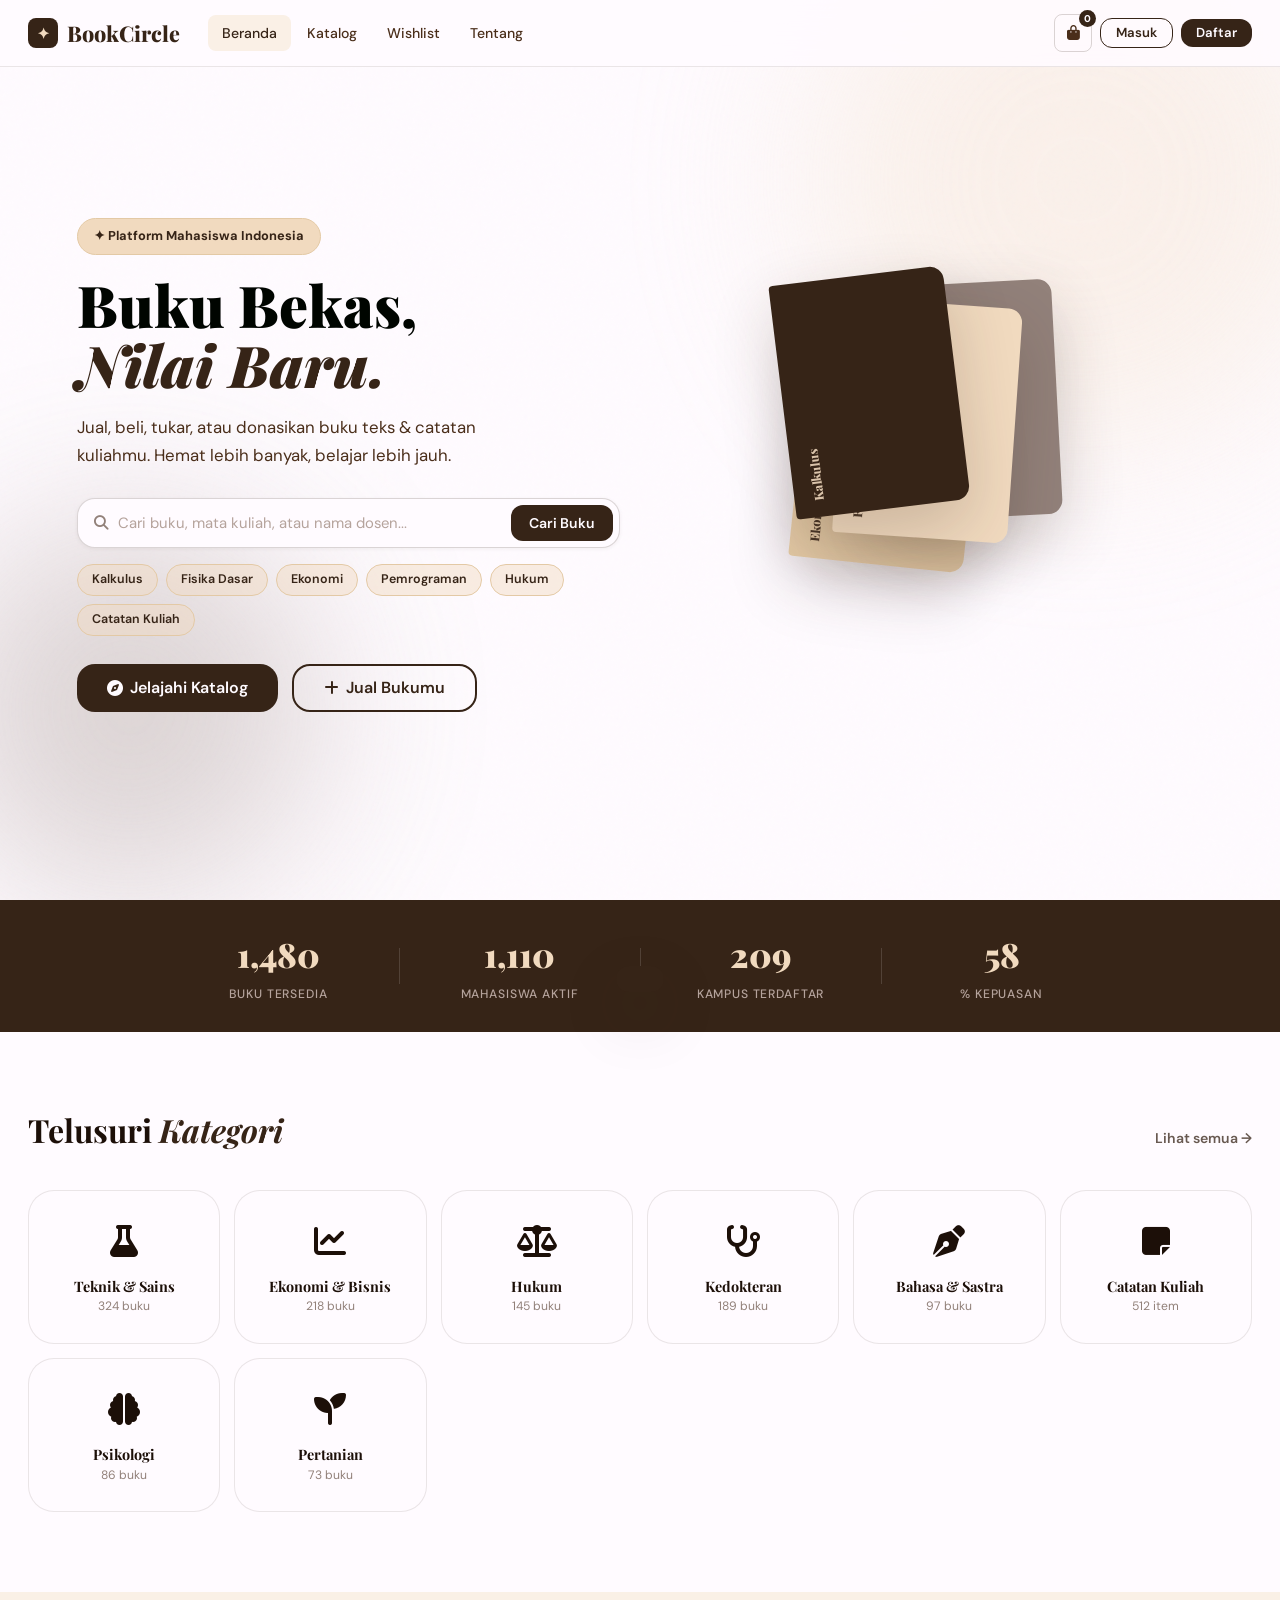
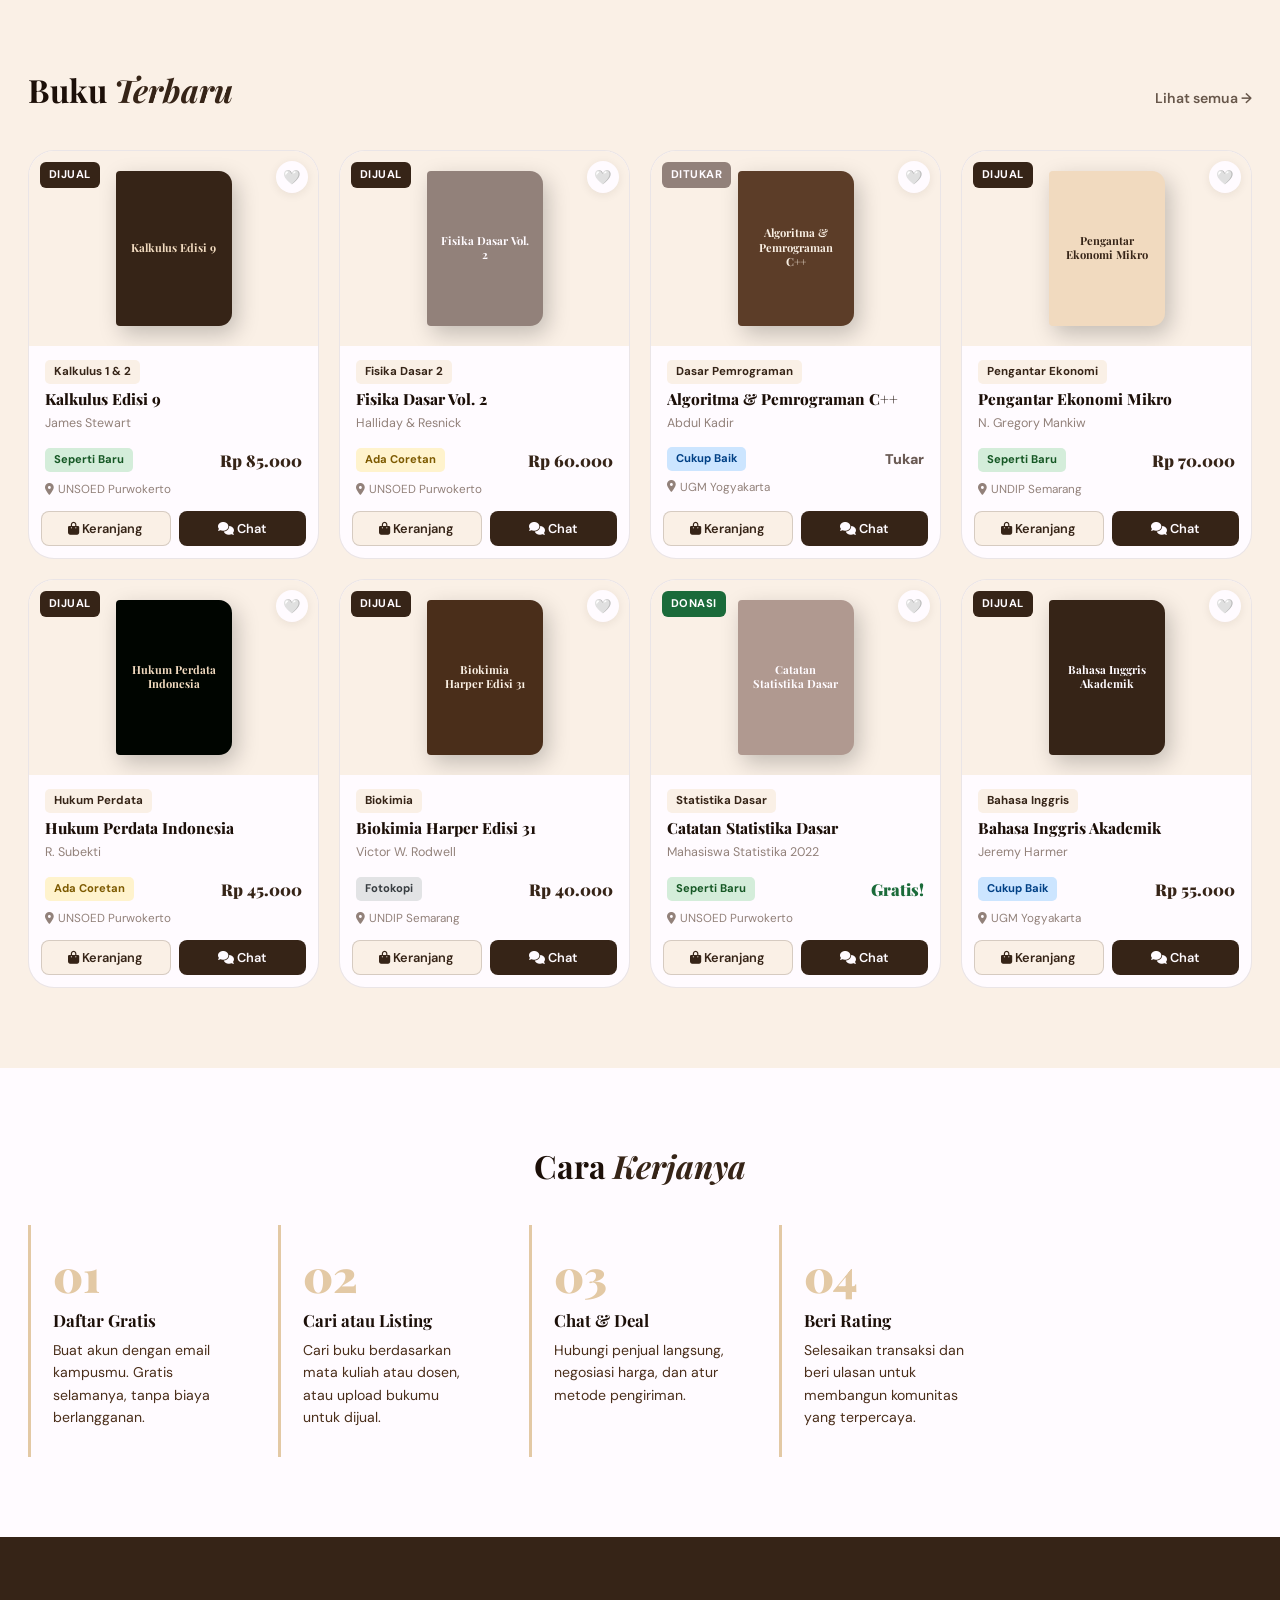
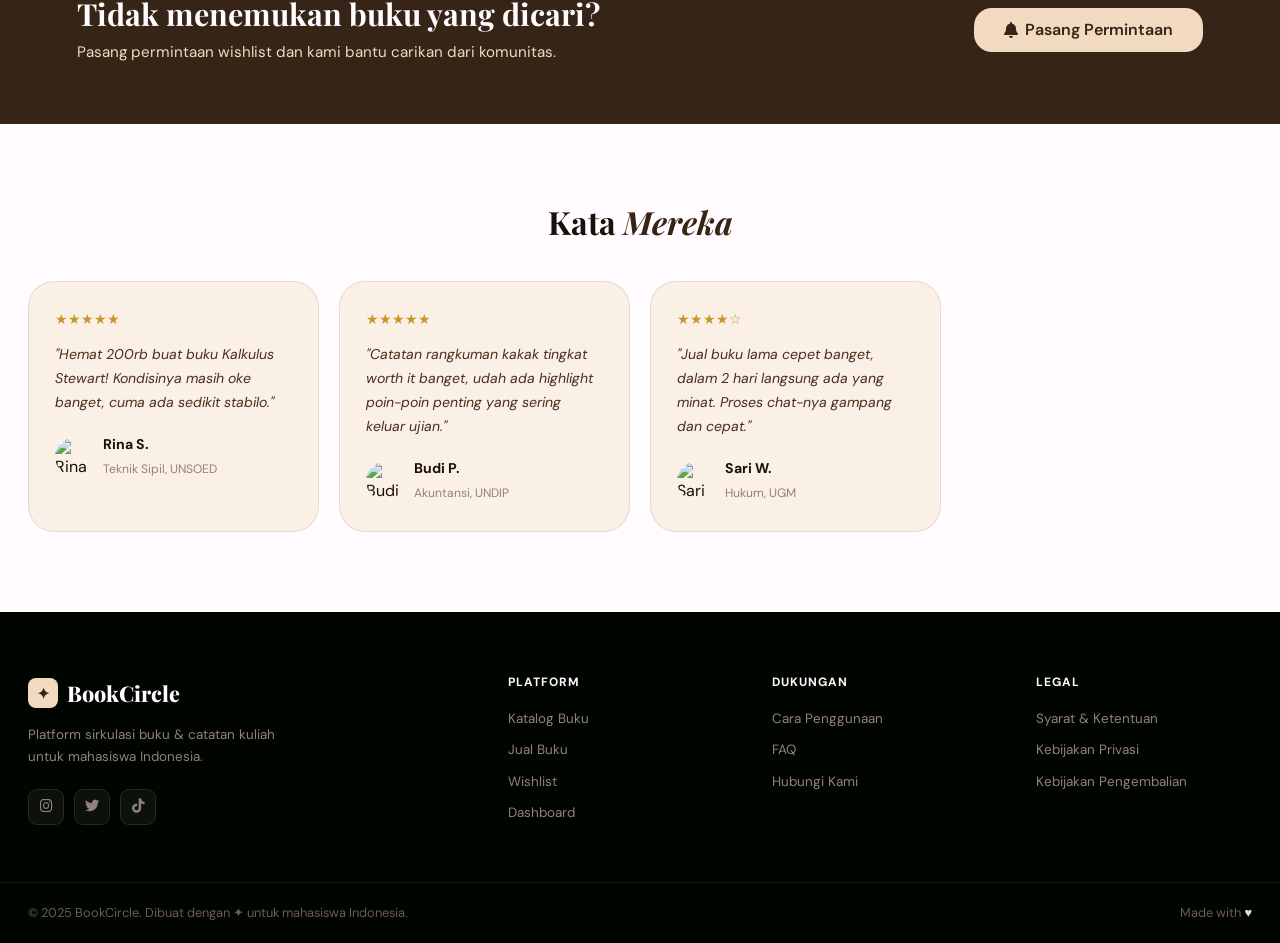
==== commit 581dbee4: "Mengganti emoji dengan icon" ====
--- a/index.html
+++ b/index.html
@@ -106,42 +106,42 @@
         </div>
         <div class="cat-grid">
         <div class="cat-card" onclick="goCat('Teknik & Sains')">
-            <div class="cat-emoji">⚗️</div>
+            <div class="cat-emoji"><i class="fa-solid fa-flask"></i></div>
             <h3>Teknik & Sains</h3>
             <p>324 buku</p>
         </div>
         <div class="cat-card" onclick="goCat('Ekonomi & Bisnis')">
-            <div class="cat-emoji">📊</div>
+            <div class="cat-emoji"><i class="fa-solid fa-chart-line"></i></div>
             <h3>Ekonomi & Bisnis</h3>
             <p>218 buku</p>
         </div>
         <div class="cat-card" onclick="goCat('Hukum')">
-            <div class="cat-emoji">⚖️</div>
+            <div class="cat-emoji"><i class="fa-solid fa-scale-balanced"></i></div>
             <h3>Hukum</h3>
             <p>145 buku</p>
         </div>
         <div class="cat-card" onclick="goCat('Kedokteran')">
-            <div class="cat-emoji">🩺</div>
+            <div class="cat-emoji"><i class="fa-solid fa-stethoscope"></i></div>
             <h3>Kedokteran</h3>
             <p>189 buku</p>
         </div>
         <div class="cat-card" onclick="goCat('Bahasa & Sastra')">
-            <div class="cat-emoji">📝</div>
+            <div class="cat-emoji"><i class="fa-solid fa-pen-nib"></i></div>
             <h3>Bahasa & Sastra</h3>
             <p>97 buku</p>
         </div>
         <div class="cat-card" onclick="goCat('Catatan Kuliah')">
-            <div class="cat-emoji">📓</div>
+            <div class="cat-emoji"><i class="fa-solid fa-note-sticky"></i></div>
             <h3>Catatan Kuliah</h3>
             <p>512 item</p>
         </div>
         <div class="cat-card" onclick="goCat('Psikologi')">
-            <div class="cat-emoji">🧠</div>
+            <div class="cat-emoji"><i class="fa-solid fa-brain"></i></div>
             <h3>Psikologi</h3>
             <p>86 buku</p>
         </div>
         <div class="cat-card" onclick="goCat('Pertanian')">
-            <div class="cat-emoji">🌾</div>
+            <div class="cat-emoji"><i class="fa-solid fa-seedling"></i></div>
             <h3>Pertanian</h3>
             <p>73 buku</p>
         </div>
@@ -243,8 +243,8 @@
     <script src="js/data.js"></script>
     <script>
     // ===== MOUNT NAVBAR & FOOTER =====
-    document.getElementById('navbarMount').innerHTML = buildNavbar('home');
-    document.getElementById('footerMount').innerHTML = buildFooter();
+    document.getElementById('navbarMount').innerHTML = buildNavbar('home', '');
+    document.getElementById('footerMount').innerHTML = buildFooter('');
 
     // Fix sell btn for non-logged-in
     document.getElementById('heroSellBtn')?.addEventListener('click', function(e){
@@ -289,6 +289,7 @@
     function goCat(cat) {
         window.location.href = `pages/catalog.html?cat=${encodeURIComponent(cat)}`;
     }
+
     </script>
     </body>
-    </html>+    </html>
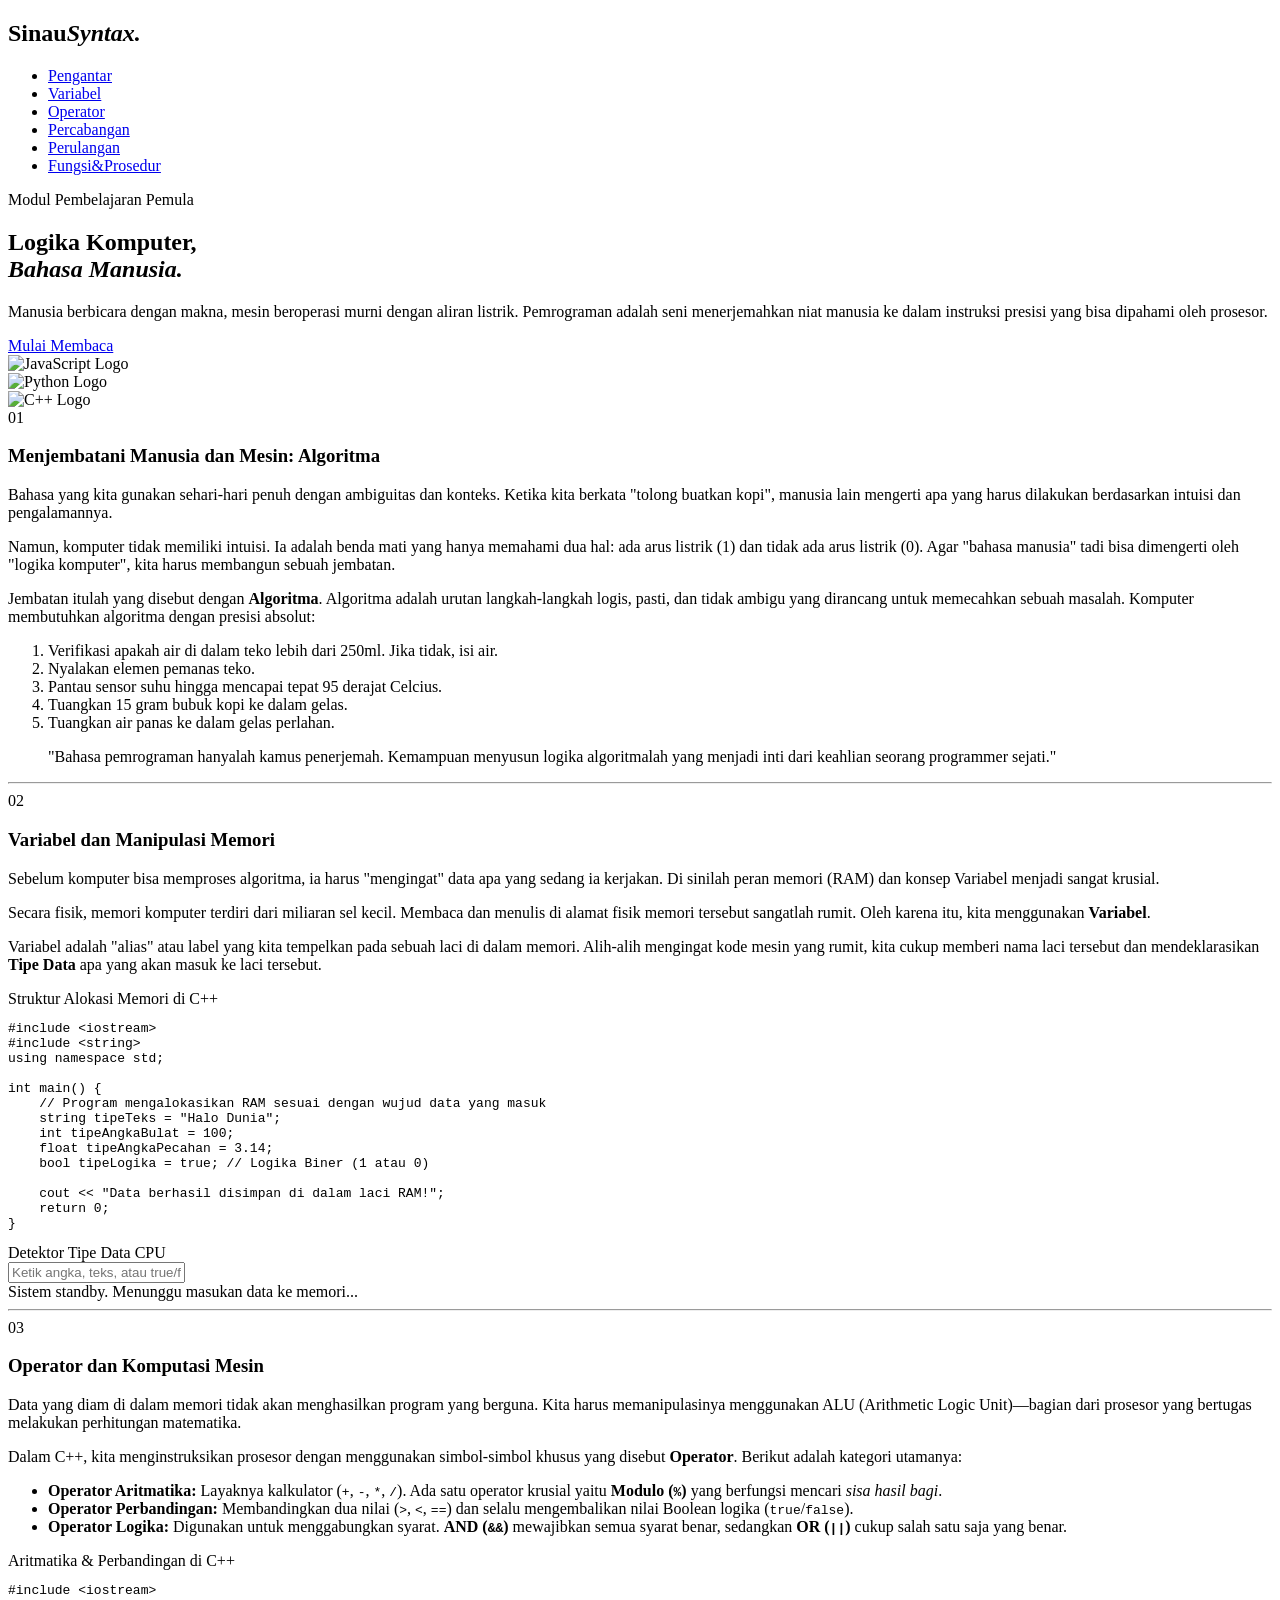
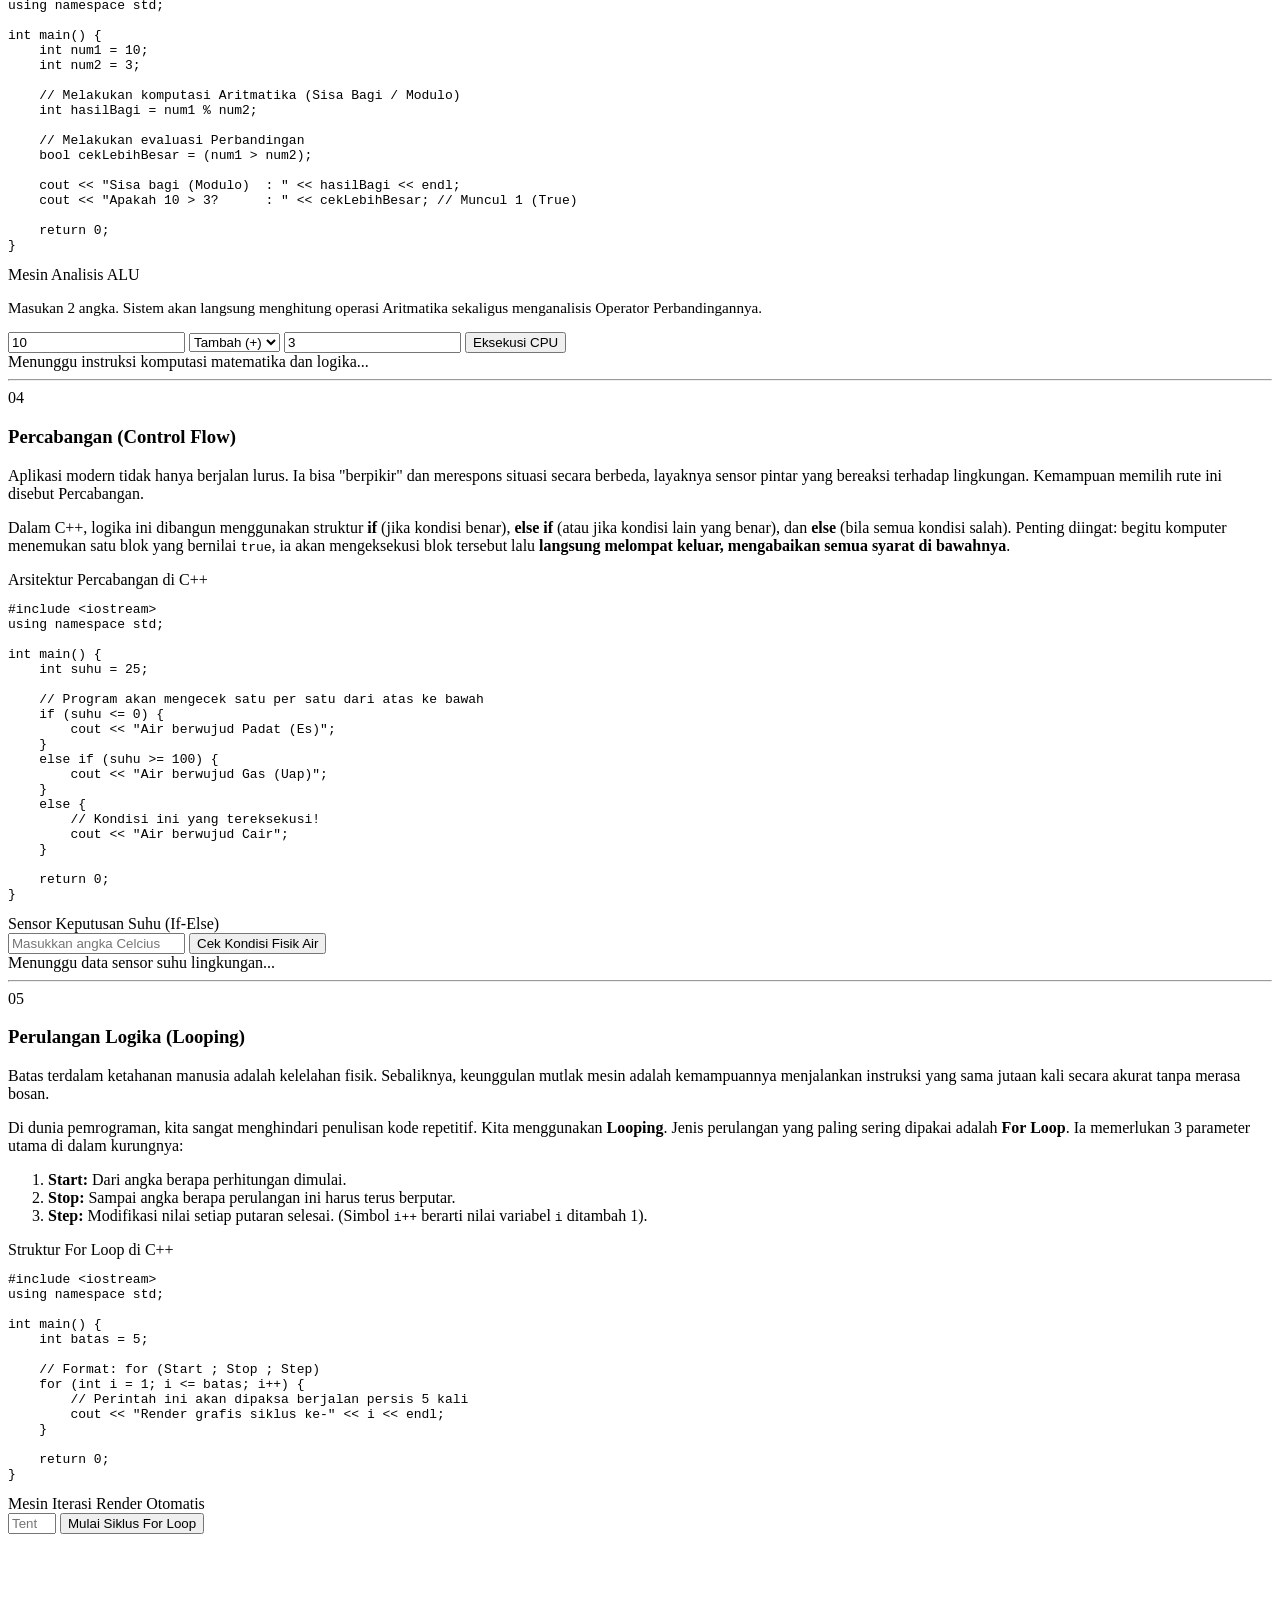
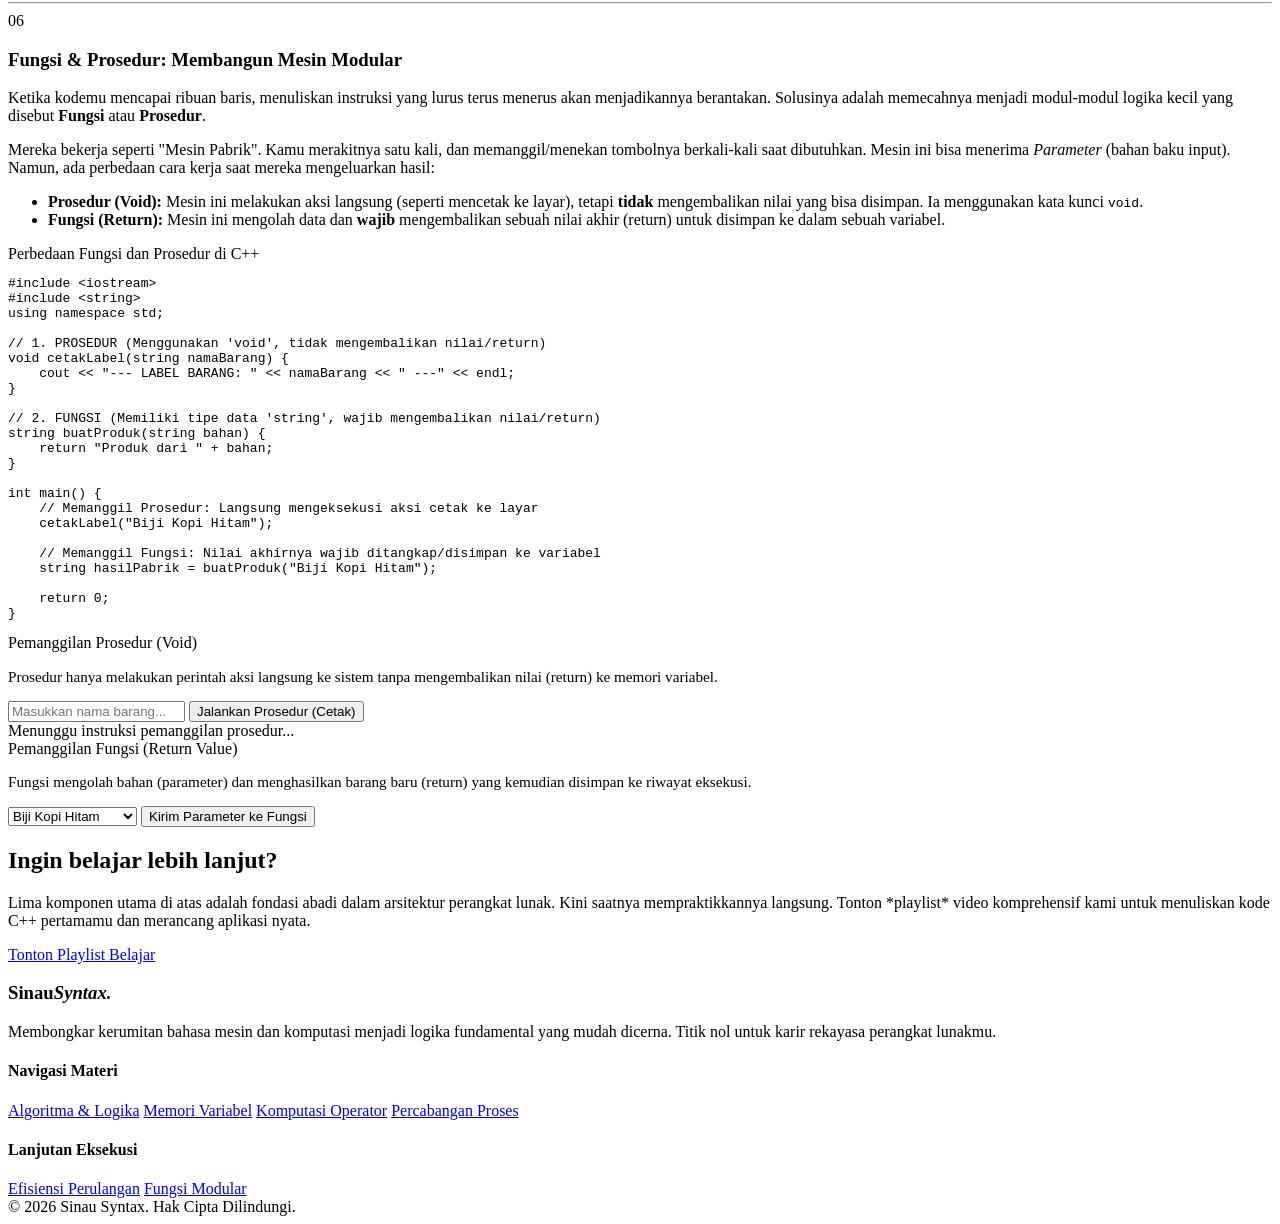
==== commit fafbad9d: "Add files via upload" ====
--- a/index.html
+++ b/index.html
@@ -1,295 +1,411 @@
-    <!DOCTYPE html>
-    <html lang="id">
-    <head>
-    <meta charset="UTF-8"/>
-    <meta name="viewport" content="width=device-width, initial-scale=1.0"/>
-    <title>BookCircle — Sirkulasi Buku & Catatan Kampus</title>
-    <link rel="preconnect" href="https://fonts.googleapis.com"/>
-    <link href="https://fonts.googleapis.com/css2?family=Playfair+Display:ital,wght@0,400;0,700;0,900;1,400&family=DM+Sans:wght@300;400;500;600;700&display=swap" rel="stylesheet"/>
-    <link rel="stylesheet" href="https://cdnjs.cloudflare.com/ajax/libs/font-awesome/6.5.0/css/all.min.css"/>
-    <link rel="stylesheet" href="css/main.css"/>
-    <link rel="stylesheet" href="css/components.css"/>
-    <link rel="stylesheet" href="css/pages.css"/>
-    <style>
-        .page-body { padding-top: 66px; }
-        /* Prevent nav-links href jump */
-        html { scroll-padding-top: 80px; }
-    </style>
-    </head>
-    <body>
-
-    <!-- NAVBAR injected by JS -->
-    <div id="navbarMount"></div>
-
-    <!-- ===== HERO ===== -->
-    <section class="hero" id="beranda">
-    <div class="hero-bg">
-        <div class="blob blob-1"></div>
-        <div class="blob blob-2"></div>
-        <div class="hero-grain"></div>
-    </div>
-
-    <div class="hero-content anim-fadeUp">
-        <div class="hero-eyebrow">✦ Platform Mahasiswa Indonesia</div>
-        <h1 class="hero-title">
-        Buku Bekas,<br/><em>Nilai Baru.</em>
-        </h1>
-        <p class="hero-sub">
-        Jual, beli, tukar, atau donasikan buku teks & catatan kuliahmu.
-        Hemat lebih banyak, belajar lebih jauh.
-        </p>
-
-        <div class="hero-search-wrap">
-        <div class="search-bar">
-            <i class="fa fa-search"></i>
-            <input type="text" id="heroSearch" placeholder="Cari buku, mata kuliah, atau nama dosen..." onkeydown="if(event.key==='Enter')goSearch()"/>
-            <button class="search-btn" onclick="goSearch()">Cari Buku</button>
-        </div>
-        </div>
-
-        <div class="hero-quick-tags">
-        <span class="quick-tag" onclick="goSearchQuery('Kalkulus')">Kalkulus</span>
-        <span class="quick-tag" onclick="goSearchQuery('Fisika')">Fisika Dasar</span>
-        <span class="quick-tag" onclick="goSearchQuery('Ekonomi')">Ekonomi</span>
-        <span class="quick-tag" onclick="goSearchQuery('Pemrograman')">Pemrograman</span>
-        <span class="quick-tag" onclick="goSearchQuery('Hukum')">Hukum</span>
-        <span class="quick-tag" onclick="goSearchQuery('Catatan Kuliah')">Catatan Kuliah</span>
-        </div>
-
-        <div class="hero-cta">
-        <a href="pages/catalog.html" class="btn-primary lg"><i class="fa fa-compass"></i> Jelajahi Katalog</a>
-        <a href="pages/sell.html"    class="btn-outline lg" id="heroSellBtn"><i class="fa fa-plus"></i> Jual Bukumu</a>
-        </div>
-    </div>
-
-    <div class="hero-visual anim-fadeUp anim-d3">
-        <div class="books-float">
-        <div class="float-book fb-1"><span>Kalkulus</span></div>
-        <div class="float-book fb-2"><span>Fisika Dasar</span></div>
-        <div class="float-book fb-3"><span>Algoritma</span></div>
-        <div class="float-book fb-4"><span>Ekonomi Mikro</span></div>
-        </div>
-    </div>
-    </section>
-
-    <!-- ===== STATS ===== -->
-    <div class="stats-strip">
-    <div class="stats-inner">
-        <div class="stat-item">
-        <span class="stat-num" data-target="2400">0</span>
-        <span class="stat-label">Buku Tersedia</span>
-        </div>
-        <div class="stat-sep"></div>
-        <div class="stat-item">
-        <span class="stat-num" data-target="1800">0</span>
-        <span class="stat-label">Mahasiswa Aktif</span>
-        </div>
-        <div class="stat-sep"></div>
-        <div class="stat-item">
-        <span class="stat-num" data-target="340">0</span>
-        <span class="stat-label">Kampus Terdaftar</span>
-        </div>
-        <div class="stat-sep"></div>
-        <div class="stat-item">
-        <span class="stat-num" data-target="95">0</span>
-        <span class="stat-label">% Kepuasan</span>
-        </div>
-    </div>
-    </div>
-
-    <!-- ===== CATEGORIES ===== -->
-    <section class="section" id="kategori">
-    <div class="section-wrap">
-        <div class="section-header">
-        <h2>Telusuri <em>Kategori</em></h2>
-        <a href="pages/catalog.html" class="see-all">Lihat semua →</a>
-        </div>
-        <div class="cat-grid">
-        <div class="cat-card" onclick="goCat('Teknik & Sains')">
-            <div class="cat-emoji"><i class="fa-solid fa-flask"></i></div>
-            <h3>Teknik & Sains</h3>
-            <p>324 buku</p>
-        </div>
-        <div class="cat-card" onclick="goCat('Ekonomi & Bisnis')">
-            <div class="cat-emoji"><i class="fa-solid fa-chart-line"></i></div>
-            <h3>Ekonomi & Bisnis</h3>
-            <p>218 buku</p>
-        </div>
-        <div class="cat-card" onclick="goCat('Hukum')">
-            <div class="cat-emoji"><i class="fa-solid fa-scale-balanced"></i></div>
-            <h3>Hukum</h3>
-            <p>145 buku</p>
-        </div>
-        <div class="cat-card" onclick="goCat('Kedokteran')">
-            <div class="cat-emoji"><i class="fa-solid fa-stethoscope"></i></div>
-            <h3>Kedokteran</h3>
-            <p>189 buku</p>
-        </div>
-        <div class="cat-card" onclick="goCat('Bahasa & Sastra')">
-            <div class="cat-emoji"><i class="fa-solid fa-pen-nib"></i></div>
-            <h3>Bahasa & Sastra</h3>
-            <p>97 buku</p>
-        </div>
-        <div class="cat-card" onclick="goCat('Catatan Kuliah')">
-            <div class="cat-emoji"><i class="fa-solid fa-note-sticky"></i></div>
-            <h3>Catatan Kuliah</h3>
-            <p>512 item</p>
-        </div>
-        <div class="cat-card" onclick="goCat('Psikologi')">
-            <div class="cat-emoji"><i class="fa-solid fa-brain"></i></div>
-            <h3>Psikologi</h3>
-            <p>86 buku</p>
-        </div>
-        <div class="cat-card" onclick="goCat('Pertanian')">
-            <div class="cat-emoji"><i class="fa-solid fa-seedling"></i></div>
-            <h3>Pertanian</h3>
-            <p>73 buku</p>
-        </div>
-        </div>
-    </div>
-    </section>
-
-    <!-- ===== FEATURED BOOKS ===== -->
-    <div class="featured-section">
-    <div class="section-wrap">
-        <div class="section-header">
-        <h2>Buku <em>Terbaru</em></h2>
-        <a href="pages/catalog.html" class="see-all">Lihat semua →</a>
-        </div>
-        <div class="books-grid" id="featuredGrid"></div>
-    </div>
-    </div>
-
-    <!-- ===== HOW IT WORKS ===== -->
-    <section class="section" id="caranya">
-    <div class="section-wrap">
-        <div class="section-header section-center">
-        <h2>Cara <em>Kerjanya</em></h2>
-        </div>
-        <div class="steps-grid">
-        <div class="step-card">
-            <div class="step-num">01</div>
-            <h3>Daftar Gratis</h3>
-            <p>Buat akun dengan email kampusmu. Gratis selamanya, tanpa biaya berlangganan.</p>
-        </div>
-        <div class="step-card">
-            <div class="step-num">02</div>
-            <h3>Cari atau Listing</h3>
-            <p>Cari buku berdasarkan mata kuliah atau dosen, atau upload bukumu untuk dijual.</p>
-        </div>
-        <div class="step-card">
-            <div class="step-num">03</div>
-            <h3>Chat & Deal</h3>
-            <p>Hubungi penjual langsung, negosiasi harga, dan atur metode pengiriman.</p>
-        </div>
-        <div class="step-card">
-            <div class="step-num">04</div>
-            <h3>Beri Rating</h3>
-            <p>Selesaikan transaksi dan beri ulasan untuk membangun komunitas yang terpercaya.</p>
-        </div>
-        </div>
-    </div>
-    </section>
-
-    <!-- ===== REQUEST BANNER ===== -->
-    <div class="request-strip">
-    <div class="request-strip-inner">
-        <div>
-        <h2>Tidak menemukan buku yang dicari?</h2>
-        <p>Pasang permintaan wishlist dan kami bantu carikan dari komunitas.</p>
-        </div>
-        <a href="pages/wishlist.html" class="btn-primary lg"><i class="fa fa-bell"></i> Pasang Permintaan</a>
-    </div>
-    </div>
-
-    <!-- ===== TESTIMONIALS ===== -->
-    <section class="section" id="tentang">
-    <div class="section-wrap">
-        <div class="section-header section-center">
-        <h2>Kata <em>Mereka</em></h2>
-        </div>
-        <div class="testi-grid">
-        <div class="testi-card">
-            <div class="testi-stars">★★★★★</div>
-            <p>"Hemat 200rb buat buku Kalkulus Stewart! Kondisinya masih oke banget, cuma ada sedikit stabilo."</p>
-            <div class="testi-author">
-            <img src="https://api.dicebear.com/7.x/initials/svg?seed=Rina&backgroundColor=F1DABF&textColor=362417" alt="Rina"/>
-            <div><strong>Rina S.</strong><span>Teknik Sipil, UNSOED</span></div>
-            </div>
-        </div>
-        <div class="testi-card">
-            <div class="testi-stars">★★★★★</div>
-            <p>"Catatan rangkuman kakak tingkat worth it banget, udah ada highlight poin-poin penting yang sering keluar ujian."</p>
-            <div class="testi-author">
-            <img src="https://api.dicebear.com/7.x/initials/svg?seed=Budi&backgroundColor=92817A&textColor=ffffff" alt="Budi"/>
-            <div><strong>Budi P.</strong><span>Akuntansi, UNDIP</span></div>
-            </div>
-        </div>
-        <div class="testi-card">
-            <div class="testi-stars">★★★★☆</div>
-            <p>"Jual buku lama cepet banget, dalam 2 hari langsung ada yang minat. Proses chat-nya gampang dan cepat."</p>
-            <div class="testi-author">
-            <img src="https://api.dicebear.com/7.x/initials/svg?seed=Sari&backgroundColor=362417&textColor=ffffff" alt="Sari"/>
-            <div><strong>Sari W.</strong><span>Hukum, UGM</span></div>
-            </div>
-        </div>
-        </div>
-    </div>
-    </section>
-
-    <!-- ===== FOOTER ===== -->
-    <div id="footerMount"></div>
-
-    <script src="js/data.js"></script>
-    <script>
-    // ===== MOUNT NAVBAR & FOOTER =====
-    document.getElementById('navbarMount').innerHTML = buildNavbar('home', '');
-    document.getElementById('footerMount').innerHTML = buildFooter('');
-
-    // Fix sell btn for non-logged-in
-    document.getElementById('heroSellBtn')?.addEventListener('click', function(e){
-        if (!isLoggedIn()) {
-        e.preventDefault();
-        window.location.href = 'pages/login.html?redirect=pages/sell.html';
-        }
-    });
-
-    // ===== RENDER FEATURED BOOKS =====
-    const grid = document.getElementById('featuredGrid');
-    AppState.books.slice(0,8).forEach(b => {
-        grid.innerHTML += buildBookCard(b, '');
-    });
-
-    // ===== STATS COUNTER =====
-    const statsObs = new IntersectionObserver(entries => {
-        entries.forEach(entry => {
-        if (!entry.isIntersecting) return;
-        entry.target.querySelectorAll('.stat-num').forEach(el => {
-            const target = +el.dataset.target;
-            let cur = 0, step = target/60;
-            const t = setInterval(() => {
-            cur += step;
-            if (cur >= target) { el.textContent = target.toLocaleString(); clearInterval(t); }
-            else el.textContent = Math.floor(cur).toLocaleString();
-            }, 22);
-        });
-        statsObs.unobserve(entry.target);
-        });
-    }, { threshold: 0.3 });
-    document.querySelector('.stats-strip') && statsObs.observe(document.querySelector('.stats-strip'));
-
-    // ===== SEARCH =====
-    function goSearch() {
-        const q = document.getElementById('heroSearch').value.trim();
-        window.location.href = `pages/catalog.html?q=${encodeURIComponent(q)}`;
-    }
-    function goSearchQuery(q) {
-        window.location.href = `pages/catalog.html?q=${encodeURIComponent(q)}`;
-    }
-    function goCat(cat) {
-        window.location.href = `pages/catalog.html?cat=${encodeURIComponent(cat)}`;
-    }
-
-    </script>
-    </body>
-    </html>
+<!DOCTYPE html>
+<html lang="id">
+<head>
+    <meta charset="UTF-8">
+    <meta name="viewport" content="width=device-width, initial-scale=1.0">
+    <title>Sinau Syntax</title>
+    
+    <link rel="preconnect" href="https://fonts.googleapis.com">
+    <link rel="preconnect" href="https://fonts.gstatic.com" crossorigin>
+    <link href="https://fonts.googleapis.com/css2?family=Playfair+Display:ital,wght@0,400;0,700;0,900;1,400&family=Source+Code+Pro:wght@400;600&family=Lora:ital,wght@0,400;0,600;1,400&display=swap" rel="stylesheet">
+    <link rel="stylesheet" href="style.css">
+</head>
+<body>
+
+<!--========== NAVIGASI ==========-->    
+    <nav class="navbar">
+        <div class="nav-container">
+            <h1 class="logo">Sinau<em>Syntax.</em></h1>
+           
+            <div class="hamburger" id="hamburger">
+                <span></span>
+                <span></span>
+                <span></span>
+            </div>
+
+            <ul class="nav-links" id="nav-links">
+                <li><a href="#pengantar" onclick="closeMenu()">Pengantar</a></li>
+                <li><a href="#variabel" onclick="closeMenu()">Variabel</a></li>
+                <li><a href="#operator" onclick="closeMenu()">Operator</a></li>
+                <li><a href="#percabangan" onclick="closeMenu()">Percabangan</a></li>
+                <li><a href="#perulangan" onclick="closeMenu()">Perulangan</a></li>
+                <li><a href="#fungsi" onclick="closeMenu()">Fungsi&Prosedur</a></li>
+            </ul>
+        </div>
+    </nav>
+
+<!--=========== HERO SECTION ===========-->
+    <section class="hero-section" id="hero">
+        <div class="hero-container">
+            <div class="hero-text">
+                <div class="kicker">Modul Pembelajaran Pemula</div>
+                <h2>Logika Komputer,<br><em>Bahasa Manusia.</em></h2>
+                <p>Manusia berbicara dengan makna, mesin beroperasi murni dengan aliran listrik. Pemrograman adalah seni menerjemahkan niat manusia ke dalam instruksi presisi yang bisa dipahami oleh prosesor.</p>
+                <a href="#pengantar" class="btn-hero">Mulai Membaca</a>
+            </div>
+            
+            <div class="hero-visual">
+                <div class="card-stack" id="hero-stack">
+                    <div class="lang-card js-card">
+                        <img src="https://cdn.jsdelivr.net/gh/devicons/devicon@latest/icons/javascript/javascript-original.svg" alt="JavaScript Logo">
+                    </div>
+                    <div class="lang-card py-card">
+                        <img src="https://cdn.jsdelivr.net/gh/devicons/devicon@latest/icons/python/python-original.svg" alt="Python Logo">
+                    </div>
+                    <div class="lang-card cpp-card">
+                        <img src="https://cdn.jsdelivr.net/gh/devicons/devicon@latest/icons/cplusplus/cplusplus-original.svg" alt="C++ Logo">
+                    </div>
+                </div>
+            </div>
+        </div>
+    </section>
+
+<!--========== KONTEN UTAMA ==========-->
+    <main id="app-content">
+
+    <!-- Pengantar -->
+        <section id="pengantar" class="page-section">
+            <article class="content-article">
+                <div class="seksi-nomor">01</div>
+                <h3>Menjembatani Manusia dan Mesin: Algoritma</h3>
+                
+                <p class="lead-paragraph">Bahasa yang kita gunakan sehari-hari penuh dengan ambiguitas dan konteks. Ketika kita berkata "tolong buatkan kopi", manusia lain mengerti apa yang harus dilakukan berdasarkan intuisi dan pengalamannya.</p>
+                <p>Namun, komputer tidak memiliki intuisi. Ia adalah benda mati yang hanya memahami dua hal: ada arus listrik (1) dan tidak ada arus listrik (0). Agar "bahasa manusia" tadi bisa dimengerti oleh "logika komputer", kita harus membangun sebuah jembatan.</p>
+                <p>Jembatan itulah yang disebut dengan <strong>Algoritma</strong>. Algoritma adalah urutan langkah-langkah logis, pasti, dan tidak ambigu yang dirancang untuk memecahkan sebuah masalah. Komputer membutuhkan algoritma dengan presisi absolut:</p>
+                <ol>
+                    <li>Verifikasi apakah air di dalam teko lebih dari 250ml. Jika tidak, isi air.</li>
+                    <li>Nyalakan elemen pemanas teko.</li>
+                    <li>Pantau sensor suhu hingga mencapai tepat 95 derajat Celcius.</li>
+                    <li>Tuangkan 15 gram bubuk kopi ke dalam gelas.</li>
+                    <li>Tuangkan air panas ke dalam gelas perlahan.</li>
+                </ol>
+
+                <blockquote class="pull-quote">"Bahasa pemrograman hanyalah kamus penerjemah. Kemampuan menyusun logika algoritmalah yang menjadi inti dari keahlian seorang programmer sejati."</blockquote>
+            </article>
+        </section>
+
+        <hr class="section-divider">
+
+    <!-- Variabel -->
+        <section id="variabel" class="page-section">
+            <article class="content-article">
+                <div class="seksi-nomor">02</div>
+                <h3>Variabel dan Manipulasi Memori</h3>
+                
+                <p class="lead-paragraph">Sebelum komputer bisa memproses algoritma, ia harus "mengingat" data apa yang sedang ia kerjakan. Di sinilah peran memori (RAM) dan konsep Variabel menjadi sangat krusial.</p>
+                <p>Secara fisik, memori komputer terdiri dari miliaran sel kecil. Membaca dan menulis di alamat fisik memori tersebut sangatlah rumit. Oleh karena itu, kita menggunakan <strong>Variabel</strong>.</p>
+                <p>Variabel adalah "alias" atau label yang kita tempelkan pada sebuah laci di dalam memori. Alih-alih mengingat kode mesin yang rumit, kita cukup memberi nama laci tersebut dan mendeklarasikan <strong>Tipe Data</strong> apa yang akan masuk ke laci tersebut.</p>
+                
+                <div class="kode-blok-center">
+                    <div class="kode-label">Struktur Alokasi Memori di C++</div>
+                    <pre><code><span class="kode-keyword">#include</span> &lt;iostream&gt;
+<span class="kode-keyword">#include</span> &lt;string&gt;
+<span class="kode-keyword">using namespace</span> std;
+
+<span class="kode-keyword">int</span> <span class="kode-fungsi">main</span>() {
+    <span class="kode-comment">// Program mengalokasikan RAM sesuai dengan wujud data yang masuk</span>
+    <span class="kode-keyword">string</span> tipeTeks = <span class="kode-string">"Halo Dunia"</span>;
+    <span class="kode-keyword">int</span> tipeAngkaBulat = <span class="kode-number">100</span>;
+    <span class="kode-keyword">float</span> tipeAngkaPecahan = <span class="kode-number">3.14</span>;
+    <span class="kode-keyword">bool</span> tipeLogika = <span class="kode-keyword">true</span>; <span class="kode-comment">// Logika Biner (1 atau 0)</span>
+
+    cout << <span class="kode-string">"Data berhasil disimpan di dalam laci RAM!"</span>;
+    <span class="kode-keyword">return</span> <span class="kode-number">0</span>;
+}</code></pre>
+                </div>
+
+                <div class="demo-card">
+                    <div class="demo-header">
+                        <span class="demo-judul">Detektor Tipe Data CPU</span>
+                    </div>
+                    <div class="demo-body">
+                        <div class="demo-input-group">
+                            <input type="text" id="type-input" placeholder="Ketik angka, teks, atau true/false..." class="demo-input">
+                        </div>
+                        <div class="demo-output" id="type-result">Sistem standby. Menunggu masukan data ke memori...</div>
+                    </div>
+                </div>
+            </article>
+        </section>
+
+        <hr class="section-divider">
+
+    <!-- Operator -->
+        <section id="operator" class="page-section">
+            <article class="content-article">
+                <div class="seksi-nomor">03</div>
+                <h3>Operator dan Komputasi Mesin</h3>
+                
+                <p class="lead-paragraph">Data yang diam di dalam memori tidak akan menghasilkan program yang berguna. Kita harus memanipulasinya menggunakan ALU (Arithmetic Logic Unit)—bagian dari prosesor yang bertugas melakukan perhitungan matematika.</p>
+                <p>Dalam C++, kita menginstruksikan prosesor dengan menggunakan simbol-simbol khusus yang disebut <strong>Operator</strong>. Berikut adalah kategori utamanya:</p>
+                
+                <ul>
+                    <li><strong>Operator Aritmatika:</strong> Layaknya kalkulator (<code>+</code>, <code>-</code>, <code>*</code>, <code>/</code>). Ada satu operator krusial yaitu <strong>Modulo (<code>%</code>)</strong> yang berfungsi mencari <em>sisa hasil bagi</em>.</li>
+                    <li><strong>Operator Perbandingan:</strong> Membandingkan dua nilai (<code>></code>, <code><</code>, <code>==</code>) dan selalu mengembalikan nilai Boolean logika (<code>true</code>/<code>false</code>).</li>
+                    <li><strong>Operator Logika:</strong> Digunakan untuk menggabungkan syarat. <strong>AND (<code>&&</code>)</strong> mewajibkan semua syarat benar, sedangkan <strong>OR (<code>||</code>)</strong> cukup salah satu saja yang benar.</li>
+                </ul>
+
+                <div class="kode-blok-center">
+                    <div class="kode-label">Aritmatika & Perbandingan di C++</div>
+                    <pre><code><span class="kode-keyword">#include</span> &lt;iostream&gt;
+<span class="kode-keyword">using namespace</span> std;
+
+<span class="kode-keyword">int</span> <span class="kode-fungsi">main</span>() {
+    <span class="kode-keyword">int</span> num1 = <span class="kode-number">10</span>;
+    <span class="kode-keyword">int</span> num2 = <span class="kode-number">3</span>;
+
+    <span class="kode-comment">// Melakukan komputasi Aritmatika (Sisa Bagi / Modulo)</span>
+    <span class="kode-keyword">int</span> hasilBagi = num1 % num2;
+
+    <span class="kode-comment">// Melakukan evaluasi Perbandingan</span>
+    <span class="kode-keyword">bool</span> cekLebihBesar = (num1 > num2);
+
+    cout << <span class="kode-string">"Sisa bagi (Modulo)  : "</span> << hasilBagi << endl;
+    cout << <span class="kode-string">"Apakah 10 > 3?      : "</span> << cekLebihBesar; <span class="kode-comment">// Muncul 1 (True)</span>
+    
+    <span class="kode-keyword">return</span> <span class="kode-number">0</span>;
+}</code></pre>
+                </div>
+
+                <div class="demo-card">
+                    <div class="demo-header">
+                        <span class="demo-judul">Mesin Analisis ALU</span>
+                    </div>
+                    <div class="demo-body">
+                        <p style="color:var(--abu-muda); font-size: 0.95rem; margin-bottom: 15px; font-family: var(--font-body);">Masukan 2 angka. Sistem akan langsung menghitung operasi Aritmatika sekaligus menganalisis Operator Perbandingannya.</p>
+                        <div class="demo-input-group">
+                            <input type="number" id="calc-num1" value="10" class="demo-input demo-input-kecil">
+                            
+                            <select id="calc-op" class="demo-select" style="max-width:180px;">
+                                <option value="+">Tambah (+)</option>
+                                <option value="-">Kurang (-)</option>
+                                <option value="*">Kali (*)</option>
+                                <option value="/">Bagi (/)</option>
+                                <option value="%">Modulo (%)</option>
+                            </select>
+
+                            <input type="number" id="calc-num2" value="3" class="demo-input demo-input-kecil">
+                            <button class="btn-action" onclick="calculate()">Eksekusi CPU</button>
+                        </div>
+                        <div class="demo-output" id="calc-result">Menunggu instruksi komputasi matematika dan logika...</div>
+                    </div>
+                </div>
+            </article>
+        </section>
+
+        <hr class="section-divider">
+
+    <!-- Percabangan -->
+        <section id="percabangan" class="page-section">
+            <article class="content-article">
+                <div class="seksi-nomor">04</div>
+                <h3>Percabangan (Control Flow)</h3>
+                
+                <p class="lead-paragraph">Aplikasi modern tidak hanya berjalan lurus. Ia bisa "berpikir" dan merespons situasi secara berbeda, layaknya sensor pintar yang bereaksi terhadap lingkungan. Kemampuan memilih rute ini disebut Percabangan.</p>
+                <p>Dalam C++, logika ini dibangun menggunakan struktur <strong>if</strong> (jika kondisi benar), <strong>else if</strong> (atau jika kondisi lain yang benar), dan <strong>else</strong> (bila semua kondisi salah). Penting diingat: begitu komputer menemukan satu blok yang bernilai <code>true</code>, ia akan mengeksekusi blok tersebut lalu <strong>langsung melompat keluar, mengabaikan semua syarat di bawahnya</strong>.</p>
+                
+                <div class="kode-blok-center">
+                    <div class="kode-label">Arsitektur Percabangan di C++</div>
+                    <pre><code><span class="kode-keyword">#include</span> &lt;iostream&gt;
+<span class="kode-keyword">using namespace</span> std;
+
+<span class="kode-keyword">int</span> <span class="kode-fungsi">main</span>() {
+    <span class="kode-keyword">int</span> suhu = <span class="kode-number">25</span>;
+
+    <span class="kode-comment">// Program akan mengecek satu per satu dari atas ke bawah</span>
+    <span class="kode-keyword">if</span> (suhu <= <span class="kode-number">0</span>) {
+        cout << <span class="kode-string">"Air berwujud Padat (Es)"</span>;
+    } 
+    <span class="kode-keyword">else if</span> (suhu >= <span class="kode-number">100</span>) {
+        cout << <span class="kode-string">"Air berwujud Gas (Uap)"</span>;
+    } 
+    <span class="kode-keyword">else</span> {
+        <span class="kode-comment">// Kondisi ini yang tereksekusi!</span>
+        cout << <span class="kode-string">"Air berwujud Cair"</span>;
+    }
+    
+    <span class="kode-keyword">return</span> <span class="kode-number">0</span>;
+}</code></pre>
+                </div>
+
+                <div class="demo-card">
+                    <div class="demo-header">
+                        <span class="demo-judul">Sensor Keputusan Suhu (If-Else)</span>
+                    </div>
+                    <div class="demo-body">
+                        <div class="demo-input-group">
+                            <input type="number" id="suhu-input" placeholder="Masukkan angka Celcius" class="demo-input">
+                            <button class="btn-action" onclick="checkSuhu()">Cek Kondisi Fisik Air</button>
+                        </div>
+                        <div class="demo-output" id="suhu-result">Menunggu data sensor suhu lingkungan...</div>
+                    </div>
+                </div>
+            </article>
+        </section>
+
+        <hr class="section-divider">
+
+    <!-- Perulangan -->
+        <section id="perulangan" class="page-section">
+            <article class="content-article">
+                <div class="seksi-nomor">05</div>
+                <h3>Perulangan Logika (Looping)</h3>
+                
+                <p class="lead-paragraph">Batas terdalam ketahanan manusia adalah kelelahan fisik. Sebaliknya, keunggulan mutlak mesin adalah kemampuannya menjalankan instruksi yang sama jutaan kali secara akurat tanpa merasa bosan.</p>
+                <p>Di dunia pemrograman, kita sangat menghindari penulisan kode repetitif. Kita menggunakan <strong>Looping</strong>. Jenis perulangan yang paling sering dipakai adalah <strong>For Loop</strong>. Ia memerlukan 3 parameter utama di dalam kurungnya:</p>
+                
+                <ol>
+                    <li><strong>Start:</strong> Dari angka berapa perhitungan dimulai.</li>
+                    <li><strong>Stop:</strong> Sampai angka berapa perulangan ini harus terus berputar.</li>
+                    <li><strong>Step:</strong> Modifikasi nilai setiap putaran selesai. (Simbol <code>i++</code> berarti nilai variabel <code>i</code> ditambah 1).</li>
+                </ol>
+
+                <div class="kode-blok-center">
+                    <div class="kode-label">Struktur For Loop di C++</div>
+                    <pre><code><span class="kode-keyword">#include</span> &lt;iostream&gt;
+<span class="kode-keyword">using namespace</span> std;
+
+<span class="kode-keyword">int</span> <span class="kode-fungsi">main</span>() {
+    <span class="kode-keyword">int</span> batas = <span class="kode-number">5</span>;
+
+    <span class="kode-comment">// Format: for (Start ; Stop ; Step)</span>
+    <span class="kode-keyword">for</span> (<span class="kode-keyword">int</span> i = <span class="kode-number">1</span>; i <= batas; i++) {
+        <span class="kode-comment">// Perintah ini akan dipaksa berjalan persis 5 kali</span>
+        cout << <span class="kode-string">"Render grafis siklus ke-"</span> << i << endl;
+    }
+    
+    <span class="kode-keyword">return</span> <span class="kode-number">0</span>;
+}</code></pre>
+                </div>
+
+                <div class="demo-card">
+                    <div class="demo-header">
+                        <span class="demo-judul">Mesin Iterasi Render Otomatis</span>
+                    </div>
+                    <div class="demo-body">
+                        <div class="demo-input-group">
+                            <input type="number" id="loop-input" placeholder="Tentukan putaran (1-25)" class="demo-input" min="1" max="25">
+                            <button class="btn-action" onclick="runLoop()">Mulai Siklus For Loop</button>
+                        </div>
+                        <div class="box-container" id="loop-result" style="margin-top:20px; display:flex; gap:12px; flex-wrap:wrap; min-height: 40px;"></div>
+                    </div>
+                </div>
+            </article>
+        </section>
+
+        <hr class="section-divider">
+
+    <!-- Fungsi & Prosedur -->
+        <section id="fungsi" class="page-section">
+            <article class="content-article">
+                <div class="seksi-nomor">06</div>
+                <h3>Fungsi & Prosedur: Membangun Mesin Modular</h3>
+                
+                <p class="lead-paragraph">Ketika kodemu mencapai ribuan baris, menuliskan instruksi yang lurus terus menerus akan menjadikannya berantakan. Solusinya adalah memecahnya menjadi modul-modul logika kecil yang disebut <strong>Fungsi</strong> atau <strong>Prosedur</strong>.</p>
+                <p>Mereka bekerja seperti "Mesin Pabrik". Kamu merakitnya satu kali, dan memanggil/menekan tombolnya berkali-kali saat dibutuhkan. Mesin ini bisa menerima <em>Parameter</em> (bahan baku input). Namun, ada perbedaan cara kerja saat mereka mengeluarkan hasil:</p>
+                
+                <ul>
+                    <li><strong>Prosedur (Void):</strong> Mesin ini melakukan aksi langsung (seperti mencetak ke layar), tetapi <strong>tidak</strong> mengembalikan nilai yang bisa disimpan. Ia menggunakan kata kunci <code>void</code>.</li>
+                    <li><strong>Fungsi (Return):</strong> Mesin ini mengolah data dan <strong>wajib</strong> mengembalikan sebuah nilai akhir (return) untuk disimpan ke dalam sebuah variabel.</li>
+                </ul>
+
+                <div class="kode-blok-center">
+                    <div class="kode-label">Perbedaan Fungsi dan Prosedur di C++</div>
+                    <pre><code><span class="kode-keyword">#include</span> &lt;iostream&gt;
+<span class="kode-keyword">#include</span> &lt;string&gt;
+<span class="kode-keyword">using namespace</span> std;
+
+<span class="kode-comment">// 1. PROSEDUR (Menggunakan 'void', tidak mengembalikan nilai/return)</span>
+<span class="kode-keyword">void</span> <span class="kode-fungsi">cetakLabel</span>(<span class="kode-keyword">string</span> namaBarang) {
+    cout << <span class="kode-string">"--- LABEL BARANG: "</span> << namaBarang << <span class="kode-string">" ---"</span> << endl;
+}
+
+<span class="kode-comment">// 2. FUNGSI (Memiliki tipe data 'string', wajib mengembalikan nilai/return)</span>
+<span class="kode-keyword">string</span> <span class="kode-fungsi">buatProduk</span>(<span class="kode-keyword">string</span> bahan) {
+    <span class="kode-keyword">return</span> <span class="kode-string">"Produk dari "</span> + bahan; 
+}
+
+<span class="kode-keyword">int</span> <span class="kode-fungsi">main</span>() {
+    <span class="kode-comment">// Memanggil Prosedur: Langsung mengeksekusi aksi cetak ke layar</span>
+    <span class="kode-fungsi">cetakLabel</span>(<span class="kode-string">"Biji Kopi Hitam"</span>);
+    
+    <span class="kode-comment">// Memanggil Fungsi: Nilai akhirnya wajib ditangkap/disimpan ke variabel</span>
+    <span class="kode-keyword">string</span> hasilPabrik = <span class="kode-fungsi">buatProduk</span>(<span class="kode-string">"Biji Kopi Hitam"</span>);
+    
+    <span class="kode-keyword">return</span> <span class="kode-number">0</span>;
+}</code></pre>
+                </div>
+
+                <div class="demo-card">
+                    <div class="demo-header">
+                        <span class="demo-judul">Pemanggilan Prosedur (Void)</span>
+                    </div>
+                    <div class="demo-body">
+                        <p style="color:var(--abu-muda); font-size: 0.95rem; margin-bottom: 15px; font-family: var(--font-body);">Prosedur hanya melakukan perintah aksi langsung ke sistem tanpa mengembalikan nilai (return) ke memori variabel.</p>
+                        <div class="demo-input-group">
+                            <input type="text" id="proc-input" placeholder="Masukkan nama barang..." class="demo-input">
+                            <button class="btn-action" onclick="runProcedure()">Jalankan Prosedur (Cetak)</button>
+                        </div>
+                        <div class="demo-output" id="proc-result">Menunggu instruksi pemanggilan prosedur...</div>
+                    </div>
+                </div>
+
+                <div class="demo-card">
+                    <div class="demo-header">
+                        <span class="demo-judul">Pemanggilan Fungsi (Return Value)</span>
+                    </div>
+                    <div class="demo-body">
+                        <p style="color:var(--abu-muda); font-size: 0.95rem; margin-bottom: 15px; font-family: var(--font-body);">Fungsi mengolah bahan (parameter) dan menghasilkan barang baru (return) yang kemudian disimpan ke riwayat eksekusi.</p>
+                        <div class="demo-input-group">
+                            <select id="buah-input" class="demo-select" style="max-width: 230px;">
+                                <option value="Biji Kopi Hitam">Biji Kopi Hitam</option>
+                                <option value="Buah Jeruk Segar">Buah Jeruk Segar</option>
+                                <option value="Daun Teh Hijau">Daun Teh Hijau</option>
+                            </select>
+                            <button class="btn-action" onclick="makeJuice()">Kirim Parameter ke Fungsi</button>
+                        </div>
+                        <ul id="juice-list" style="margin-top:20px; padding-left:0; list-style:none;"></ul>
+                    </div>
+                </div>
+            </article>
+        </section>
+
+    <!-- CTA -->
+        <section class="cta-section">
+            <div class="cta-container">
+                <h2>Ingin belajar lebih lanjut?</h2>
+                <p>Lima komponen utama di atas adalah fondasi abadi dalam arsitektur perangkat lunak. Kini saatnya mempraktikkannya langsung. Tonton *playlist* video komprehensif kami untuk menuliskan kode C++ pertamamu dan merancang aplikasi nyata.</p>
+                <a href="https://youtube.com/playlist?list=PLaq88ecwZszCvvEvmlJNxqlc5GatRWE32&si=8n7WAsmjac4vb-GD" target="_blank" class="btn-cta">Tonton Playlist Belajar</a>
+            </div>
+        </section>
+
+    </main>
+
+<!--=========== FOOTER ===========-->
+    <footer class="site-footer">
+        <div class="footer-container">
+            <div class="footer-col">
+                <h3 class="logo">Sinau<em>Syntax.</em></h3>
+                <p>Membongkar kerumitan bahasa mesin dan komputasi menjadi logika fundamental yang mudah dicerna. Titik nol untuk karir rekayasa perangkat lunakmu.</p>
+            </div>
+            <div class="footer-col">
+                <h4>Navigasi Materi</h4>
+                <a href="#pengantar">Algoritma & Logika</a>
+                <a href="#variabel">Memori Variabel</a>
+                <a href="#operator">Komputasi Operator</a>
+                <a href="#percabangan">Percabangan Proses</a>
+            </div>
+            <div class="footer-col">
+                <h4>Lanjutan Eksekusi</h4>
+                <a href="#perulangan">Efisiensi Perulangan</a>
+                <a href="#fungsi">Fungsi Modular</a>
+            </div>
+        </div>
+        <div class="copyright">
+            &copy; 2026 Sinau Syntax. Hak Cipta Dilindungi.
+        </div>
+    </footer>
+
+    <script src="script.js"></script>
+</body>
+</html>
